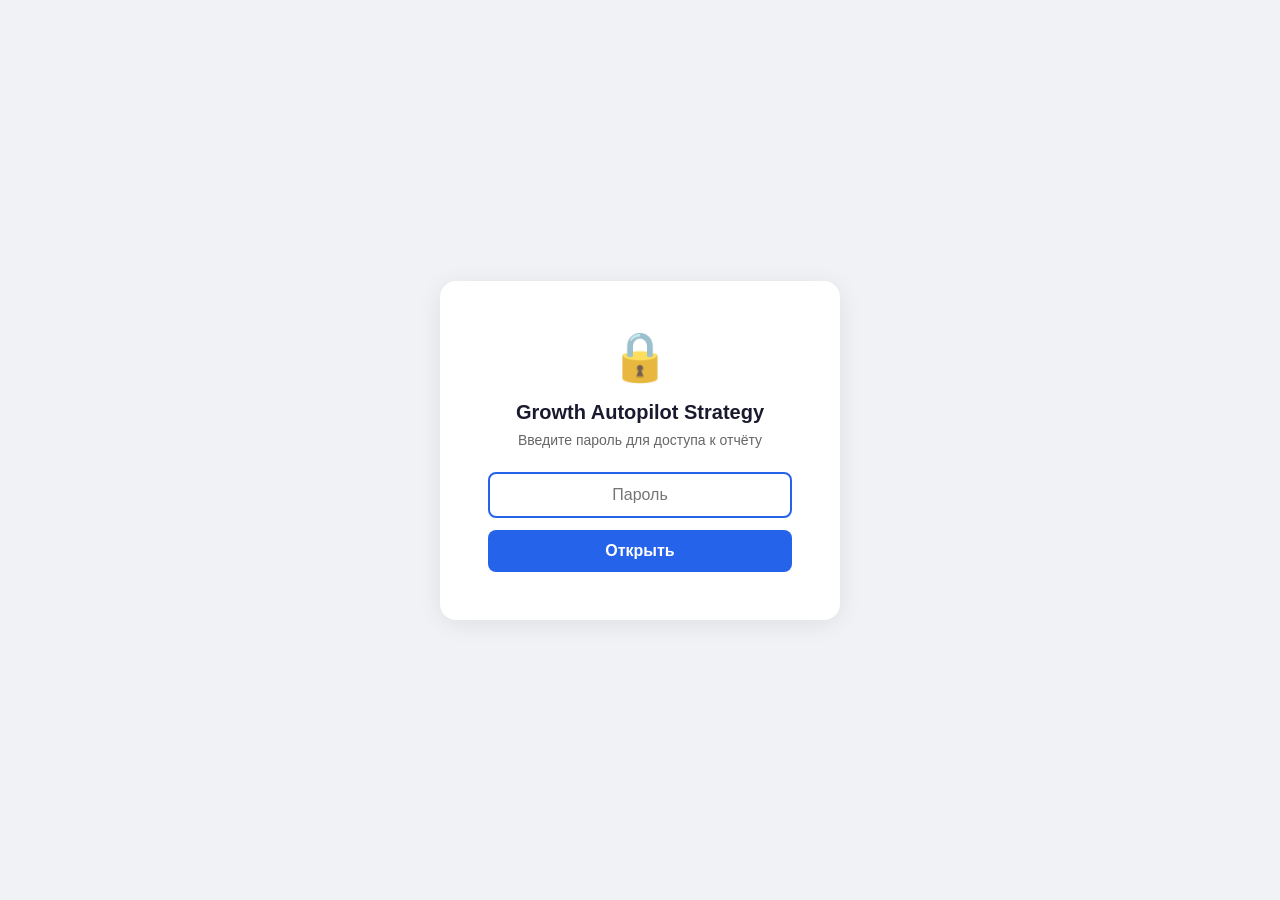
==== index.html @ eab0bb07 "Deploy growth autopilot report" ====
<!DOCTYPE html>
<html lang="ru">
<head>
<meta charset="UTF-8">
<meta name="viewport" content="width=device-width, initial-scale=1.0">
<title>Growth Autopilot Strategy</title>
<style>
*{margin:0;padding:0;box-sizing:border-box}
body{font-family:-apple-system,BlinkMacSystemFont,'Segoe UI',Roboto,sans-serif;background:#f0f2f5;display:flex;align-items:center;justify-content:center;min-height:100vh}
.lock-card{background:#fff;border-radius:16px;padding:48px;text-align:center;box-shadow:0 4px 24px rgba(0,0,0,0.08);max-width:400px;width:90%}
.lock-icon{font-size:48px;margin-bottom:16px;opacity:0.8}
.lock-card h1{font-size:20px;color:#1a1a2e;margin-bottom:8px}
.lock-card p{font-size:14px;color:#666;margin-bottom:24px}
.lock-card input{width:100%;padding:12px 16px;border:2px solid #e2e8f0;border-radius:8px;font-size:16px;outline:none;transition:border 0.2s;text-align:center}
.lock-card input:focus{border-color:#2563eb}
.lock-card button{width:100%;padding:12px;background:#2563eb;color:#fff;border:none;border-radius:8px;font-size:16px;font-weight:600;cursor:pointer;margin-top:12px;transition:background 0.2s}
.lock-card button:hover{background:#1d4ed8}
.error{color:#dc2626;font-size:13px;margin-top:8px;display:none}
</style>
</head>
<body>
<div class="lock-card" id="lockScreen">
<div class="lock-icon">&#128274;</div>
<h1>Growth Autopilot Strategy</h1>
<p>Введите пароль для доступа к отчёту</p>
<input type="password" id="pwd" placeholder="Пароль" autofocus onkeydown="if(event.key==='Enter')decrypt()">
<button onclick="decrypt()">Открыть</button>
<div class="error" id="err">Неверный пароль</div>
</div>
<script>
const SALT="Yr/fAPpIftCzGHDIH/vSQQ==";
const IV="e8HFIJ3cnGZYkJcf";
const CT="0d6JtjKqizs2/yfJMKvtunPilQeVyZZ74Ushy87raidEcvZdj9ExN+ZnxNPeIXPDoS8KbaFTVLuOhZ8MtjKUsFQzraJ4JEWIHeZZxqEHidz0FH0pmiA3D26HEhT/vpo8CBsKNQVwzn1JP+MIAPg960xat6Ep5COoV3qPn5nkSFJD9kXJW6iuZWd2Bw/yY1QbD2XuscHU2HWWIYJFJITJOjQMSuGYKUwhCPlEXH9+CtfnJZvTqfr5RyHbRh5d1qK5PKfYb2XuGKhUmx10YeiRR+zQpMF17TCQW8P0v4JBjr2cQLpK9bV7wzXYYugOgeXO7FsAlU4Yzrspn6/YxwkEM0FF1Sdf/lfI/ChWsNrxslx31E5E8CQMPo94ZM9TuzUz/hQv0Js22cyfljeFHQKH+zKfO0EZ59lfE6tX5UJsJ78xD17otWX1zni9nt/xpC4RV51N48ykH/83KMpRsyBI0DdLB2oZea5cMJTEyiav4rn4O0E0vtWI5r58CHk3jwRXYacJ3Z/lEev0/zZlgpdJd+nhAUUk/Ee2QVkfQ+0i95KWLPGkkv1WRITKB+4TLj8y7HKkdH73/aHd6WuiQv+iBUOI50O4Rnt4b0V2ckF9ifySef70syVMZre+W67V1rxTM5Ky668xJKAPI3GrS+ImBKc5y2naqPV5wlXus5pt+AXKqPbRKXKWwLzWBtGU50SKOR3Ri92eVxIFnebsZpF3eum3hq75iOGTGfu4zQB+M4HybndtTBj/3/1SPtJDyFxm/SJqwssY4KkoWkup0J+HdHKYy6N7e1dXU8UeG93VnT/6A/B3kUd5JPuSxxb/VDECjTB/FS6zI48huaBlpwFShbN8RDs0cIUXSC4HnjvoT0v+V5hf4M4bRFRPjVxxInMe2uf2tkGm+FJmjYJL+YSCSuixGOmTshavhKLqnllL96MOw/tpODfUT69/2L0hTN3hXuR8y7ZQq4tbasiTxAqL7YQvSFFRIvj+2dp/[base64]/caiY3gp3QUkCx9YMGP/UGjubxFPkyXoAD5dghz5qWtbOemUPhv0DYPBDYNbBwCZtYXufMGeSVIKr15NiazNUdHdE8IJetCs7b7ZMc2L0b1mcBygHDJBd/ZjZDNYu+bTAPNdKmfPelS2PQ5A3qktwfpp45gtA/YPsbrO+wR/WBj/1RDQ/SBT0r7JDD3a+LbbESdyrT8xgh5hiup+E4G00p9V7hZRJcjvLOQAdeCmn2S0BNWofbo80u42S44PFXYDejlkiVsLlYq2EvRt4LTtkhNVLtJDv8hGJOZPr0q6ZELvFdCLh3HIP6mMs+v/yJBXw/+nCAT16Xn/8L5b3cku+6b3F8HVzAhBAg0UxdH85VE4F+XxjESnYsgSOcT+g6n5LJQNbkoqFj1aKXIU6oEBPsjir4bg4+Jox5w1TcPQwOu21OjE32eFT0aN1CeB/S+Us23VW+jDTuDq3nLCPmtkDWkhl+nP8ccWvInvmrlf4kjT9vRaIcVyVaM813HToZkWtL8g/IzZkFOZIBV+3x7XapfraNH/1PFtnW/PG+3SYMXuPPMwvaofQBBEiQ+G6UF4HCg58yHV/l2MGRFK6I1jU45DpnYCHr32U6d2O+pJKfHZ3MuftM/0r7dJ6z+MJzikwL1Ge0p5kmVfEFnbQqMfk0pHXx10sH4/scPOgiAtKhvGoEmYSEtPJkVX3koM16DlWNjjNupaPxDaeJ6TeyzmrfHL5uD1NoDvWzoc9pqP89K2ChmctD5/9cBMa+86aHLeGj9aVVb4U4Em5V0caGZ9P8hm/BfMo9GuAP8s63F4lxVGi5pyxxwIVjjj5QPcyZbh4wBWwvpQTjmVyCTJiZVNEsfNtgiWF2ScHMSNVHf4sIxeWMxD4R8y6/q5MtdsJxR2w4DaFDEaK3Xvi7IiBIioSIu6UV6JiQIB7uSlAPyRIZG60cfpcu1TsHYZnHcqMKf51lbwvi3eSbjzFq7wlN9TQknyVbIvCF91iKD/IDjQUdmeoXE09EZAhhqPh+/x6YkXQIRPXixp56GafykJwDH6/VMU6nO+s2kQujiETIgn5n1tITnFsYrLYNvdhoTC1K6vECAdTOiLX6W3V86Uu2xhS+VlXHv3I1j4IA4axjzEqwsB1sa2VYJt3Ll4lNbuSmuJT9IIzVB4TGUYEQKfIQlJtO8chgqemXxuIYP37pi+EBwjcNOMxmA9ak/TarMkTGJNwx6EIoU86oSrr6RBdyvAQGrvJVUPT9oy+t3tCkckjPk8hT3tQkIn/BbPg8wXisaAu7QfByqpNppRIJEfmmk1LkEjYFI7O5ltSzNWEUE5in6MMaJ0rjDCR0B+JIQzqCjDUkSHDLIJUoL64w4mkY7M5N9sybwqgkwqR2dEOmqqa+tNzEoy29ei+T/mKj9A0aq3Wrp7nx6O0IiKcA7nrWsPlPNzfpTfzlGp7KfKlK06dbLOfqc+cp+VoRzHhwwO6Wljr5STFzr//2x0ZzuKfDd5vIcXgOvCgicpGn/Ik8JTa3trGmQG68TMjWd/Nr2Slqx/55upNurDTsZfetsbisdOtVy3k8cYO3dWF+jsEDwJq49VkvrSU5EYyx70NmZTvuHSWxiq206Y9KQ/IMH9IOQKDkCOTr8lV47Z2sbZ0osIb6k1Sdz/x9XwcFw3daAlBGVularB6OalP2TJ8xNtOyHh8wf0xCmV9bv/[base64]/BTxSmoI2OxZQMXqWsdVT25AQ+3mEzh4h5kHgk30JrP2sy+Sfm3+yIKf4Cju9sw44/P8AG35C+qx3aeXJe9RsJHZt2LMDLwZ836F88cGfgGsgGz7qcePEz+NhapcfxmY4aKTe54OaG0osvmbl5ikiNPELcUUK+5Rkxni8+g4kWAAepE5+ZOlA8t9Ax9IWfgQGBM2hZ8JMbsOW46iCQuNJdzuoB2Xru7X9LEqqckP6qyKii/mgn6M2Cc755OpWghRk/LM5uddvl2RKPj/Za7yFLvRhL1dEKmFddgW5ZjpyXqcAEi2GSyr0vC5UWT5j1I7FCh7fSxyJ70GKIlUfd+h2secAqkgxGQfVdm7RS0qXSGodGG5aJFsRLGhWoZh6YbOQKMDVBh8AFlHeYpU0RfsBC7l6zUku2HlAWE7y1D+7TS3bztyQMbh2I02GjnFsijpEuvmAloydBSu9iRChJY/g0CfdUMYpmwWDILMRSgaT817nnViEfFNfjz6Y5Zc76m7HWR9Zs4J9Vz7ObqtTjU/CBt63eEJ5Jh5eNMnKCjYDUINqT5wMx9evySRUmCk7CtClcPQQsxDVi6U/hitVzeUCfGeZxuGLsVjdQ9dngYQXt4YdJ6X6bGI17FlCWqLRsXk00ivd/ZpgyLBAL2od+UP35zDTdx3642C6eCO+4XTXC61z8Nt3a7+jolQmLhf/+syNEWw62Vviib4ylpywiMgItWZf8Sm1o7pNA6KOTAMLbB3Yv+02fpvfhZ12f4LSp7TtXYzGJK1mu4uIdrwxM8Ei8qQgIFZbPR9AUcRXcD8aIje636AC/YEdeSXW5/EbsusabTttLR+6+R/ZtbYCm9TgOFdrE+orRBDX8ZhIOK8b+CpXGj8K8lvuISoN4XdKuwqzuSzZ2jo/[base64]/uZeY1zNjkTM1eAqvOYowewo/35/a+wvau+/acTVXUhm5cIM52dHk7QQRaCOuqKxA5oDOd3uj70dBpoGTsFEwwqlhP3STtF2+EAOJTxdoFF0Ncf2o/pKZeuuztLFwjylCON5K2Z6uF6lI3N+tDnjN9sT0xKd5K0MLhs8OUh7IBbUn/QWsAmXiU5w3fy1/2cruRvRt0+aUppRqomqTgbIPfeJh41UZLFlSHpMM0vFp84+q2Cr3muhQ0J1j3lzyB2dwvjlb3wuVVR4eIFaEvkxLVre173jYFFKVCwr3wohHQQ8wB/37gSpIwI//0N/bEWPGbO2hAihZlGPVW+bdjlT8tuft3YxPbSfwwHJNu1MPRlB0FIwQhExlZ/[base64]/wbFmId7178z3DsU6Bl85FVa8NFcVEyjD7fHGvP8xtYc+r43cS4/aij4JSbr8EqklNYKyIHZDWC2/CbUqdV+BHWwzd06c90MeacYwnMEj3atqcRRPPwlkXRaeHp0Rk9+vel6synLie0Ttxe4hVpELwCqdLPlla8zX4SofUJBjKNSPy3qcCuIUqtTP4oYZLQ8r8UEU/[base64]/W1TAmVKx1OTpSf0OCFnXJoAsHBtjsU9QN2TpHdT0AlZsc9SkUMm0aFVahbSzXjJpy+dfaoJnwYmM2KUEEdAa7Dka3d3QcEH/v7d7XUqI6h70GYU5XvkTTfuJ8mSUzqpIU/WoOJ/8pTianKSzB2jeFeZsn7GbhSGnJjXg4CK3kpFepYfgol3+JccBoxJtsnK/DwimFLztE9WIeCJN9GMcIO16guCZ1sAB5MhbowEd4IoPx1er9kf0mSBf2da4W2vwhGHYUZl7oKjv6zg+/[base64]/dW4QN48iLfQjnOyp/CpH5ozU75FC6vm8Y39UQLh/21qPvLCfQbREwZv8NDA7QytZhu/9j90TAFgI99PV+PmRjIsM/ArriZrbysAF/J4sUI8yIbpG2k+QNe85kGvvkSwywTfmNUQ6zWSkCiqWg+OJxECy52qlCAmSO4AILyaR4TfpKSPQNy2titLYB+PJ7q/pSZolc9588jQJv33BwJdhkOC38ffkBTNdAswrxKR9hSupgYar8AE6v5kXE9L6lyvRlX0aWk2FP8gOPY2Z7/X7mnDX0O1yY+SUWVnuTVgOVAoY2j6F4p1XywaTne3a5pAP8YDTOnkU3PWaH6j5UbiJNKx+kFyS6ynTi4tlsvcolHLM4Ht3PCrK2PGv7c9aapUaQ2V8CsTV+UoPjAdOemC/j/RRyQc7FQUPiKHkQbqchemdymvUIqnZb7bityK3dyuCbRfvFBR/+k0ctHhDzDDIDsaSFfAR3oemmgOi9m9mvqPDHGB0ApBimndbAi5NuwVt+Fr7CrqQu08POXU5r32buskIm+RUxpj66EIgYQ3t0AHWyDHfOHFl3Et3OQ8NFOhLxQUMxzs7UWxA+6rODRFymiYpRUZdT4VnMlPjeE1a+daLJKa3Hofk2zXuvXcFhDdhkTGx/AlvtJTrCmFpcY7blp5+qLegBkYvy3JugGGguKM2e1HUxhz3St3XiupIDS7+BEsgSPCgrrIU37s7OQWFYeLOryGT22RwFxS+w5Pj0n2kiLE9RXUKKf67KQ2hNwv3JWPMWtO9use/l8MHl1VianxsO8jecYrnGy4mCqLSHi8rb/[base64]/0ASxQU7jCsxzH1alEetynoMMOAjM1PwiqZ0O3xh0zAqMMno1GPTTwkpKmFGw7QA6UpvEqDSJldG5YYeAJJyKUf56Me4aHPmJXUuXmMeIPG5vWY7yNF9/i7/nqVIgd4CdqbExez2uh6QLYpWwF/1459FXsisj+AjqHv744KpDalz4HBbzZ/jvv0/mjrHbJ9WgFOb2MqYVyV8NwsdeFEMyI/MEt/Glb6pAc8ACxB3KL8G8QJQJFUCdQ2SQWy5EUsEiAboG1e/ovD5P7IzNAAWr20Vrsg6cQS7aN8CSPKvixzsWpME+GQXlinqbzW5s84oz01KxrB00YfSz5UX6nOZh9M6VBdasvvWD13xLNMA+2+z9/Z++iuzEDV82MeBW616Uwyxw/fkt4AQxzpvmse+t+fdaGAF2Tq7oSiwj44hUvFb36ijNdtan7mUM8vZVxrzMHDQtRCIGtF0dn8chA5bF7pMT7lJBj8PJTgvRVqFtOkt6YCOeZwyG+sB7VP2i6Ihy7tZ/EGpLgRjY7qYMJGIt1VtqRcR+0rdtZKdbI73Aump6MPdFHs1bNrNq/5EPPUG2sYKaFHfJbqeuLFeBRVjzTPMAM7leN0sQs8gIq/MJi72B7dw6g6NtnGu1aTXPbRYgKwVx/549AmqP+lhfzQPLU8GDMe3OS7iKY02Rochml1B+ucyRfUfvHKYfo7raXY8jbFSTtOm9SYWC4GLcD9p0GWG6ewmRRmJiGC8doQHr79AuoqeV669e7Sr7zhNMNP9qmaDj4E84R/riZl4fIn5dyb9wmqAgdgF5uKTdYOGUN0CzSFAgDyOlFP94bQFmn/O37UewLRUvkGNj4IX5KErRFSU/ndj8UHGxwwwiP917/FfnDfY8zSvuw5dUXUsj/yZv2Z/aJcSapoRNn7ZHCE4M7zmPfHESLeHHUAIGqbbALik//LhByLNW22fnBP3I5TUrijeTNXy+j2uQRGJRTcENTELsIlo1gEUiUXI8eq4IUcORdF1mp1HCN/lhrfIYoPImQk4LFapHR9bffI2WMu8Xqw4k+HcezSTMDFcMUyczWNDe6qsRRKcF4WCKaubbroo41E/cJ1MaTbRZ6EUvf3IDKwXXvh6qEURCWY8/JPg+1T/D0qbM83JUP1GCMUoDA6/OVeU0NDBIYdK0Zy8SuKO8n6pgvau2WFu3WtiX7gY82yZTMSqg9C5uYKewHPw/VhQLK90Xqo/PWzF0XxKdxsnv8gUGFZKvWlc7EegY1g5b6XJTKq7N0z1AAEtjA34/uYpc1X6AI/B1Djo9NXvkQZgaqFKQRuZkbcs3ciyH0zkJcyRgHa/7/1XpMTL25UgbYntfKwe8D30CakOfzZ/AuKHzk+MB1oj0RKhzNvfJ1y6FSPKLUeR72Pz9SSUt4L5YCJC7fNs556pO0zfLULtuPbz7VhqelFQcJYAEbB3BTRJ/6NqW75j3KmEF100690ccFcclPq6dQD4G5M2J+deTf4/RncSamKmuoFsdCig6bqj/DK6cqLtU2d2Im1LY5DFaLC6QFpWWluT6Qv4cOb7c/SMgJvVmpMHfrWP3fxlnooxNIyTTQBzlpWFNbBeXP30ldGqaVRlDIm9Be8e+556Z5K8cvTq4Up56tEZm+Gl+AvcjQoxc0JGloKCh5HGcL0i1mS7egEO2T9BPeL9JXEH3xa0mo5nHZbOHCJvA3dN/J6jJmr6wGN8/+LwNG9ZJ5NtEr7qWB/z5c84SvVt8EXVx6UJ6iwNIIzf1/[base64]//DHhNjHXuhmFQKGkzIvP0HK7ZA08NhRKwI8K4JTxUqrz6/5SyJzZl92OAuAMGI2SoLXOM1WD5prwFhDfkWsubZMuYm5b9WyhhYBvX80qN4/kluBAYDGPpwOFemn+H1cz9HcPVf+0evaCo4H1TVFfjDtupJ8dBG+iMrSCNiNfMi8WXjDt27i0Eg5rKd2/rIekftvJd0ygg571vE6ibcUSr8TuCOQkXDB1aKM0r4SQ0NYWQVh6gcEn8eIS+KcEl582D1CL++SQ+QZPeBKUtdy2tPpKvw1dsvJN22XKOOB8r1dhFaGj9aMRmQGbHeOOuMrOk4mIL1Kv1RpN1AqDze7asCO1lb1+PZ/[base64]/LHIegb6VzyNl+8TJZVXjSc14Sz6ojUwpCuMVvQk0kvYCZkzYiXOr0KoTBlTn3QwYKbWEiZ1MVpu87uFIE9aOYsjtgmsf3/DK09nx/Twr4SRFhajBW8RqvDpLB451ksGBYGXttR6s59fZMhwa26kGW3xC0+NlFgAfD5fZdTCEYnCBTHqZ0xIMODU8pDsZJYY5Xx0Gt8T85TlWFGYE+KNJ06PmWeveTJmRf2CBIU0vUAx8QBy/Vd6VOJA+jX4Uq9QXPnCZrxBqJ4ySVB3OGfKG81mvs/G1YDYMBz4Vuo9bVcfSpK/FCUVj8ZJC5t7L7wSLEtxGpLs+soGlyirIilcM/jjCKeSxTllg/zmIxdQ2jxiCMYJ3oxO/OA8VBY8gXfxc/1CtsdvQ0sFzrsWQjme3pCH8vHcmRlieU2Msro8AtCHGuan1b1pq+1l0VimQz0Kk0/mdXiwaQ2kqgetVhrsUjw8FuXwrkqh8KgGfwSeK1ykGdTVS2WuZbkZrzIUmL54oV4c52+wvEEU5880Wn6PTm2mjC4VTQ6vk9DHI6A5KG9MSVmM7Y2XG0vehAbmtSn0pddYjp8fZ7J/sXBySCZfpVUWFXHBf+sATwc+lo3uMruxsUGCA5YoCfY/Xm33xPFncGXf5Pb+h4VHNZlxs4XJkvdHkI/NMcAU0p7XlHcOohJacGApVFW5LlCzMSaVelQ4CO/p8E5NK5UcQ5DU1nDPk6krQja5r0FXhO/fi6OZ/naAzGWoYjNhKW7p+xW8E/ZybWuEZEPmZ2680WdCxX7SBaYUWNq/5oMjg82o0EXJTHCSjeyt1ZlPVxs+LQtt54V1xYAuwt51+FFnx1m2AQPVCYnzvHEdyuYDjIE86pzCZ1Vh9TRD1wPpJGKywNZxqO2VtjwwxqFbHzM3fK/TJQCWQqjtzesbiFP3M1KrOUAYrHqog75BrrD1QuQ/TzdJN/QU51yFxTmMF7bQOiNfUTT2cqKZT1B+pcccwPNR/dldyHb+nSIHuRKg+/P038sr+p70lqazAvUFgE7MDanKYsR+wny/RcnRHr4Ya/CacxVevpIMTAT3Ikbplw/sxydKUsCzN0PL8kn8tEts6PfrzwDBMRm1Rp6OUaVZ0avdcjm7tRDHP0V1GVBgZdP2H0JF/qS/1lMXqiU2XsT7XaWpwSmqzZ0ngLvwvOBRirLNH+emcPQGDNXO5Mq8rN6oqEEjnLTR+Tp2j28G0e6mvFGIDV6LgxYgGYWMPi69iIdcKFgKFQ+KZNX1clWkUyuZNXM5Qo6JDiRsxMQFqvBaVnfzijlaHCbZ9LizOUkPNV4d2yjnRjfexa/hGQH4vGl2RIRwPfK2PBbBagMBVCK3FDako76TKhBc/oxFYM9u1UBJj4Rn6xRm/gOmXXhwbZmrlpUZsU2tnubHfwlMcRZS+POfpEUmOa0uT+BJ2sJn5hwTmWMYw9snP+oT7Q8UWMP8jS/AnlfRB/piZZASNpA6GIhG4Cr6z9d9dHKFX3QC+QrksLopF4FNp6t8NuluPodqdexaHpIucDXaDaR5Uj9EALFSnLrmRicGt+JnU4WKnLllbDKH+sycvayObbUL6JMCkYSvMWqKmiNkiL6xjopDuG588+qqN98qgikyv31/E1E/njc0ntpDmwgPqOaikiY+PmWXmMMxygvViSO/[base64]/lY4xQ5GSwtmbj61gy/8R0B/TV3m+fmul920lnuIa0qBjrhwYXZzEuXZahpF6hIEu/cBpvQfnW+QdMeFnUM/bQAGv8TzELKLxk1/TIralxDriZXvOSrvJZmqdBpBY7dhYkQT3rSIlIUBniWt4xRwJ7W/c5N3d9fr0q03/36Aqliz6OpkrJjJdCcpKHx6CTdyCl9CdKrNpHVNUoajv1Li/d5hBN4BEZ7rcePGpEZ4oLLfXzzIGylugXXvTH8e0CrcEIZc/HmPZp3xmFXaGbWU1efdyHO2y4sfMV6+26nlITroVmSK65H530SDK/HeYo/gTkQElcpyuvv8Qo7ItrKsDdwmfRRtuBV3M2F9OYSQ0jemm2M5Fqu52Ez9dNC4PFBT67WYFAuOEmPYXqKiB97XR/x9JBAIyC3ZlUZWpuIP6TnX78MvtnUSjEMqa0hlF7EOGKGD7tnWXKJuFxW4OgOlBmKUHvK4rAbbgnW+yhnoFb+pE2ok5dJ2T5TdFQ/uke1hzrmTMf4XL4OswaVl6ypaWWD2mXboWFIHl6Qmdafjq5RAr04WuxOazAbRrRrJYnX+yXlEjSibdr3AxemJCbUa/I6IRpGfZLfqyo6yXvF8ZrsEvxNQUNxzgjd2P1xwey+roI5U6PCDOyVskNmB5xmYhJl6ioLHkatdHBQ8mKVfRV4TuOt7N1sSYZu1l6k/QsWIHhyZtW9U6vsWxb/0jwA5NirHbuhcCQk0NlOKCA7xpG+e3WPSBIXqIs3DyishoZ8X/[base64]/ru1NRMyW8RWpUandLprpf3tssMAWnt6hR5Ve1HwDky77MKyvBmIyQfB+TITpSjlG3IUIiykcrkt2GUDVWmcSS4KjsI1kP7T7KSaEiW/3NqJ0mc2jVplKv3K2xHKXVMvk70mNNsxQzV2EvSjqDYNdmMo2XL0PHJ7RvvCL3EP5xP32HldtDMxmapbRUb6+EkyTIq4137rGkW34jrr0gpbhkRBKJkmYGlMLIl9KjFDmPIGhTcnfGcH2ujQq/fg067/SuDVO4xPRMxIbrEfXd/sn+uBk3fJMQO7xVellEvkVGMJMRC9JYdExej52iw4+htMhFpKaotIEJN+xVtCayZo7UQ9MLP1xXyfE8aldn/pqJ/ueyDBaegGJo7FBWIUBQG5Rdsy25dAzAUGWL0HEh2jdbTi/AuodVH0WNMRB5Gpa4GK7pCIQM+tGzk9Bj/A5f+sR5ANL10S8e/[base64]/iHIALSaXvkvabZcIG9qS7138IddGEkJXwew6rgKIojbVs6u6Oo+2wpO8OzsUOpqKuYpljWSrCj4ueXbYTue7Re+2uyHkNJsVMUTs08KRfpDU0ly8+9Xe5m4RvicxNa9/JUp9zYHqn7m0lmgqTRpRCBpqxmSeUDxyoLdXrmvrnwPMTnzIuiHTV1jGSItdRuzwClVZN+dHqkjzw+flOhSshforUfNauFYVL2EFD0BDO/W8LM9LqQYX+Ecs0nLItAKGyCTmTq919mztvSi962uYCUiQ95SZrL4SIpXSkcfZ1GGZCzUDB4gY6Ow2jmF8/wDfXJiWU28atVfwaA2AzF3v0QkBodEWJo7BT/40eRSSq96DpwliGqRo8ArvYi5sMrVmkqYbm9WElEdCvhLsAm+Y2i+rXEeMca0stgQZqsmqGtx2JYiGsLrqzkMsHs4Ljh0aNfVK7A6x7o2h/[base64]/[base64]/f0GRg8QFfahHbzneNMJ85Sv45PcjfzePHu61D5OyghJLpjuXsGBYt8U2ef0O6UXqSlyhkvc1JXNImtp9RAhwFDy1ZixEW9LS4fzkgo7ztbfLRcahkOZQH0V/9QH3aOTKwhoSyvIxaywWTMYtd8FMLbotoMMWshMxKoEgybDdTtzSq+NdhpFS+G2qVDdsbEikOzVXsB/iyjDAjZ99r+GUmQXKqEfFZ/96FGeU79P9tuvLnpd8Uu5gtFqI9UcLLmDCiiRqPL+5fr+H7ijty87GjEPlTYpknAeoFXoQa6h+jpLOqKa0meU8cT1UtFOlrm/rd6OuYPIGPlMrwhp/ivrJ1gLLBqt5Ejp6UwWuluRrMIgE/X072zE/0D+Y42BZ4Wg7WpCaCNWr3Unv7xZ9UyKFeVayA/edeGcZPSj8m9eymYLtqATLYtK3yfSwEiGDtLpYsOjvszEe/t47baH2crlHlVi9opDuBPVc/phQtmzP1VoqhuHoUwAMiAHFpa3QJ2m8dw7dLQPbWE7J4b6bDmUf3ciA+B81fbtZSuPeqCsjpSmsSkmeRBN0pvi/NFmvFkGZG/cFBf7Aq2OuBx8br8b2h2ZrGHLOKPsNKuCd4r+bBCaUr/[base64]/zx4VJ645j5MMJ7HFmzYI06uoQ0GCpB7LJazO44G1sm8vCdNMkAeUAbnlOnoyACwJURh+XlFhHf6hzjVRwMYvyOQ0OLKCGHaj+fVcD8fe+uL4Rh8Dt5NOBs6Wt9Gp7DvwyijG6hOC+Jm5OStfbTdaorLnDeMbz8KVSaq/XJCFopyn8Gr8CdAXwozls4qYFbXfvbGIje863Afs5XbetDB40Eri7wMIycVHfma1mpyTMpz+qpwNRcgtOqtBfgCKCC2WLBucEknUv4FLEhyJoe99FZ0YPZUyz54/[base64]/ubH6nWnR3m4OH8eJv9PSryycD/lnKn3TSNPFbxKNO6/mK6lwtNI7ea6yA+jwlLCUNwDf+t1uHQLDKvcbuREg4+PQDQ6a4e/qegBZH3ikLoQwFMhrj0//Rf1QtvKKvp1ynped9ij5P1JemgHK0jGwWsA/1lYBIs6PyGRmIU7nzt5eR0MlcSSRO1nOsdnQGQWsU5VN2SsrSk25Gr6eBzwbt9GxLuHkqJehGgWNbWq85GRr2MXVSyMjGHV42m75DArrD5K5Cz87bERIKzoHksA8WaqrJbOOY+/lgwMtvr2s8pDHcP5CQUDnaeWku4ZKOXfvyuCtGaCBPJ3PpHt0caB40hrTlpXymghNyp/NmsCz93NYbLd9eEQqiyaGUC0GpRmq6homtMVhR+I14XDP9CcSY0t6fUEVklR565rBz7Xfp0D5oZJ/ZzZfCzlg9/vCIGtceDsvYWmbtN8BTI8ajcyNC/SMFU5K4dHtAjFo1um5iymEBa5PSdoKD0zr1tsmHXwnXPA0T0Rt40TA0MfUq5Apb2ZfVz19Fu2TOZSmQBDtSJFL1DkbLfg3HoEmLWPBLAxxK7XRC8cJrWNRtj/2lTUpsZ8myN/w3UcgzE4tKcUcjBdXPMT+D5xsXdO9/tH2cXnhdLXx2YFNoFXaJ3A+78maDaoiGDVEbec6LOPaXSo0AsURNJjCrX7BAtW4r4WTJQysa/wdGclQuo69j1LyMsL4N4ThMfJNrTSKhjkxFG23BT6nxxvNJaWW1N1fs13MyXP3CH4UkCeh05aFQN52NJnq3P/yONOks784DJx+w1m/uMBGlGupqOMbLm71Fz0m0P7Dq3vkB0Q0BJhuRyx6zmpg4K1HIEOp5LgNNNe9rNJ63SLjBWUqMFy7wRDwK7dl2yNj+sII1B/1VjY/SY4q/rhp7JMhrvTsmqooGInc+KPKZQfBF7y2No50XwGltsN/X7WV3MSMPo8YsoWOyQ6aMapcpRzatiYq0bnhk1SjbxGiSWTRWSZt93SthmMeEgHL9tj8Wg1e1dfAV79AXd5YqicoAvHHz+gzH+3gUb1wKTeD++qQS/GOMbO2XuQr2/BIDBS7JxCpm4o3IDmIL7HQZ6FXVnhKRltQAV5j+Iw5zA9LOc19Y9Fdp3qvPW0VFKgFtGSgj5wi8tQSzX1Nvh22FI25/py9BvBMhxQl1aEKXBuFr7f+MuLLlarR1CaitiGbSvYLs0Fm4nzSpFASjV8gvVw42tA5Xy4J7KebNckYjv5NhFtR3tWJh1+5b/0MwWGxDut7HUSTj0YNo04sdTGvaWd3Ct2rmVNwPqnfAGXN+MrHh/167eEoD6irBP6CV67813wqzmGJgL+UbtllOsJiS28sX0/J2Cj7Pjc5JsQQ2ylXUtaNMfs5ALCzWUVD+3Dv0sRx3Uc5xFfLgePNlYAceb8DD+nV0Vio5RHMRTy16Vs3uts2sd5xtoOcn9zZtz1s/ME6IUOTkCWLAyObxZVf/4ZWGG6y1J7jA7X6yW6IgvmdNH5yK7dJbZ7XtFgdim8XxZZ80h8g5mJ4jU2NKx3lF0wsPRpbVV+uyTELBwnU1FC4IHUW6j5v/1q+ccEPNqx3VxO0zUgqCzKR0g5pSffTTNs5pggdaHTErByZ4OU3LyLS+/5/zSxGf4Ay3HII8dO7eZHKNts0nkfe0UyBcPw8baCeruKCIWw4e0bnULPl1qj8FEZPeX/cTuZ+OFWlVSLd+0MwXTyFYk5px/[base64]/[base64]/ODQ3JPETrT7rPEOir1jVxAsB99nun6SCwmOzAoTSRbUKHTXsid5ouzHuC7g0eE8OtFf09tCLSz4bNewB9aSy8R3Q/r2vurGT/ixPUEtKfRGfAtaWrZl3hoqG572cu6xf0u+NO2ej0Q0tWp5LPJc2ZABJyHkCMJnhuA1DqQuEzTiK0rcsw2v82HvC0HhpRKd3UByse5AMH1tMd9l+6oGv4DpOf/K5vbK7Fv2781JjFVYZvZBLOiHSDaFBpsPgKPuxJFUmBZEixhp0fR3LGcMALpFuk7GK7nrxNJPjzJtlQgljcBNB6JVDgfAX5l7HigU0R7MX9Fp2pKrrbpqTShH69z3sYOTPaXdsrap7/qV3CYgcg88+zAnZ3y9hjSVhBOKCzAyvXpj70hiLWs/S5rRK/c312Hd7i/+fWvKsg3I8c4xTgGaA3ULL1wQjakKdoQr1/Yi6YMUA8gmgc5Ewm6bkTYIkS2V142sgclwUEPpaJcLBfGvNxIZwrJTIHNVhU3RFtFM0xb+COOu7qFe3Pfn9LWUyKRg9ZAiby+j8ITrDKyy2P7gj+t1XZcX/KJhzkUL1XnE8QgeQh5LRxe5a4b6VdcHVNWsvF8KvVhnkX2a4pMkNHkcIN/WY6we6zZxc1REGNadO6H45OsZxfVpxDuH9O7xGmZc4exAIBBdpaIqNaEH63vevKxLTCku2AGiLn1l1350/bOP0BP/0RA7dwEnq7ZBFr1SvELlUsiCMZZdy56T03RtuUN2Jn5TAzcqPwYqxQYl4XX9zlREmA1LGO+rKJcv2CU/DoxfCAGtfIASyY23gUKY4psfpAE3IK7Hu3s6GG/xoqRoSl8n8uqvgPzfHsrDBuOZ66RVOtIm43wZFtwgx0fbUGu7nTTVqmJZJYM6f0yDPMmauDOeayM+BINGh9nHf24VqybwjLX0ziXEfSnnhIFfJbv3uiqkcdJtr3W3agbikQbuMPDmfhRssRd0xciS6r6j9IJQNsLq2wJz75PRIUGoSBZxcDSvK/kb52evE3gjZuffwYuT4aoqQ9LItnQIxIlKOgDGgvA1ewDziOKLkiqFzF6lZVmoAucKakG77w3Nh77CUiPqfIuCd8Ol9fxsCR3DDn/dYZtznt05aS0zeg3kGTpb4dqh3qBlBC/[base64]/1fIBxRSAI3jtXmu1WLq787VsXZjqPrEF94Dc7j39BjOCwqpCFooExQuOiVlIIepNUCDnderGzPHQd4OwpNpRLW+jTZ9Cc3tmm8+DgCEeJZ3aj4YR7XUVa5hOKVEZI1B9aKDlWJz7iTlziluwloz6JocTZ1fQo+N5/uy5aKA+vr2W1SV3wMvV4kIeEcmaYrQorl1q5cayT2Q84BiJJ2lQTZAcvN30cmQNYTy0z39lYchffOe9rccUZ1jqfHT1r8h8uIMO530jWZPOSj2iABERhyYRcbyaqg5pysn6QY+/ox1/NzKVSf4jBk+PJYtZHKL6Y9uNarTJRGIeOdfRbWKrkozJ+d12zqoVXBFJbYOuxdzvl2JUMdsYXOvUNzU0BZvg20CiZD32LUdPN1ppuOu+fnH7/Sz6iVgloHcmOtWnVZ+LowdAmOcWUwyXTQ1owaLViXO6J7taoVcg5o+6C0sEY92vXNfOMtFBUauA/IyWiM03M+tOBkQAQ4ckDmpOkiGbt0dEJSF7d8NKnL/ibcTG2kGCLpMTC/[base64]///U44M4oIzpG6xAwc0h+sWaema9vnaqHr+N2XuijhCfDWo/zlT24jVnxMgA1v6yD6jhANTTiEdfA64pvRoChVDc0tSzTZ0UwW2tpSiU9mYfCA43e+ibHRGp9Z9XddkF1zeMoiBCJnG0+VxP/O7ifKVNV6Xb+YNUSjMv+FJvtr1rvPvDcfUcrgVqIQNNYFDncRYGBtacqq8GCFp0MiMt0v6Ho/[base64]/PPmLUy344zTqhRulAuW6h/174ggRODX1OmUB/o5lvw7knKiuaR7TvPGUgDI9cE2JASkuKpeXeIV38O+5/CdTXM3bEJHac6HYptLv8mjetgwcEBk7d9wF9K0vSDieXynYLQpWLZsIZdlvUkOM5b6DsOThUuR3o78ZTRtSpy3qkZjjO7phK/bgrJOXefdKeYYTaD94cuUrh26NC0itpOwKFc+2AjZSoLbay97jvaw0PiB8whFOyAeIekNQMEDXtkiwrx3Zc8FpEUMfmyFKZlwsj2ygD00ZtuAQK0R5GqAqbjVgv9Y98AgDc0ZdFSh4U8+3ZHAu2f1HZnxJsCV46Zy9xabiAOyeMjLOJpa+ryXIRIfRgI/nunVCy1eQNf0P0IxV2pxb06gFWpWYKlQWavYjW7N1dsPADafLSmAqMbNnKapSZuwCz+72phKaTRSYYh+XS0XbaSfSakIMZJnK97jc/oczMgF00IAJ9pmMWFhWED39cDOE2GDQPfjS+psiYzk/QubxHgDiC7F07Mbem3eBhp3cEtQdUOQMZT7HN8kgBbRlnamV7zZi74j7uYRAsfcXhQePwiLJuZQDCcVHY+KopDkMtaaV9wOcgp3eI7xg/vo4DW6Aj0Eeww6mD8wKJQgCsDVio1UTLaEPne0j8Boce8sF1SiMXQFJdHlnwn7m+3JUraR25h1/wvOHUte2hnW9sVEu1pCtJL0aRxZlXC+mqPDuiBiJRX/kytYXvQ+bX0S78V/XE52LseZrEJfTktVtJXyse1gfM6IQP42kGUGaC7obXoIfOK0S+gXNDO8OyxH6aZ6/[base64]/FUx/[base64]/kFbv+q4IsvV0fd3+BASgUZ297cL6+MEC386td72IRBCD+JKn63GeiJIfk3Zx9OdMNmh4bPTgyUaW8FEufpq24gUJwK/FyBwKD9D1MV2pvIh9lfAXQqzmL/cbqtLQiHVj5aVCbbxdxNSmazkNdig+PptPp3E/FK3qp3LLVJ1sV1rpl40ciIpiTJzsyuD9OCJDIZ55V6Af+3Gc5AFXlNpP9JdPPTgAeFNLTqIdt+WRj9K83vRoX8zWhSGjABwJvlRHyRTbXE+uAcvISW7LKNbTi4mCe09g8jhH/[base64]/3LGNdQ8GFms1cxAX5yWT1NRDm+No7aCBX7il89VXYzralDmb3ebDh1dthduqb3I6gTqkGSRXfYlnMAOsxiAxYGGgFzzlTVaQtMpcb1NqGY8QrgwbEdyJLTGafdqFm+bW6ftkdyecNbZErxnvC5R/cn9ozmK+BHb37iLdxbgXWevWNAROEWpS4SM3cJijGHBFdIpAXWvPe8rseoXWvwrYQVTCA4MxW51hAlijfvNpUYLyquyx3hkuzNZt2EMksgcfnuhU62GDw4fNQZ8K/WXZV36hkTalX/XLXlfGj5rsUnw3J52Ty9LWBT3ZVwOrvxIxQGzolP1F7w4Xt4zA6RSh4hvwqCYzqZrDXp0PKCWO+NqImBvvLjAqqakDN58NKqJjdJNH1QR5S3jNfYNfPW5waezaQ7RKXyjSu1tK2KKqAD8ThYyFXapzT0TfVYcS8u0+LHYWiCz27VzwwI0lUyb4Xo7vitSWVFQ/lWS2nflZ6Y9zggPFPkn4BsXy9gmeI0IGvd7thtE5lavrH/iuJTspH49sDjW9lSquwux46iExdf1O5GEz2QIjKGVNltvO3Z/VeymTd3DtHTU4BA6u3MX9q0RpC71cebOuNJqg32pEUWf9j4mNBzMEgL60cIjUoI9Sm6ojH8gUPpRlJ/[base64]/zJEjOf7LWrfHybbczSSGhx9PWeTR+wQtlHO0BJ9YzvIyryLNg/zXxY9Bv+PgJy+EnFzrpSNaj1Epj8f997hhugnsgeoIkZ9rydrVMqDVTgInZrlafKxsShSyZn9YEy1jrzLXGColhaN9bMb1qB9R7YHxCuCktaZ3WSim1iTdbhNeRBd8d5pkGEdLBsFVC7hrXI482hurjOvQxTjhujxqxXfs6KGsRJzbGZWXaXR2XYjl4HLaUM/ty5pU9yFJV8QbwYZZLktLNPkVFD0v7MPqeOmCXaBMEcPvAqWA6lkPPXYMRk2/ayPcmHtmMGsTdK6EhlssGmg8uTOPpT5JoBwsFpLgkOjeXrQyYVwsXiRvPF8npuXZlFltXypMc8XxpkXLjo6dPQSJ9RrN1ma1Xz5IO/35fOAwktKsPgPlSEbqHC32XC1IQDKN36OiX4RyCV9GyRe49CiQjZ+AF9EeSRhFNdc5ZT+9AI6NsOx7hJQffm5VXFuJsbgkJJrhGwqJ+27X+VuHhViRS79q6fYeQJJld4ykwGuTpJsN/Gn341urgHXj8OiWLlPcQOvfHcCNNk7lqZ/so/Lxb2Mc+fa234m1jfryQUuewvNyrg4Hv/RlN3lBT+EggUkspyvB4Pv4TXShETq5SY3flOidA0OeEeDIV9VljA5sdFij/HmVZ1vjaYWWj7si1JdXvVi0wqI4XFzLIGd5Hk5idFbcSEiTWe09/[base64]/7Lgp+roHiZAofiD0YthbzG21jfxCJ/+l0C8w1I/cu31qGI7a9NEDa5C6JUcPQKgFxWpOgs+sz+lnuBo9W+MERlI5OPHyNC/bT8CVnPlNKaHVR61esxwa/e6waWCF2V+DvHBVG4BcSbwHLM0B+OWSYzNvjfv6dzlwahyGpAfZvSqtYlJC2d/OzNeHX6wv6ajGWSqu7elCWV8S+MYMGX42n05iwZ9JsgEz4pAb1EqCu1o6KcviSBOqZ6e9F1hayVNk1M4PbqCidV/[base64]/RcUH/7O8PMV1MdkwiIr71ASq6A0NdE1CExqszNSXh+AN2ugns1Ikw7BEx/ezRfqYaB015HpazIkx2+Wk6jvcLG7wQWC9vvpJHRu/fShTiBpNek5GPdCd0RDTA5yleEQLfZs5YGARIYpF+OCdeeWptrZ69BOYtw8VRvJh7l4uO5wWzcQTsp8Y3TgppjmxO4LFvwgju2THNk9FpDapLjoy10u2gosZC1Ysk2kmwttgj2puDPzhzVKIyCi4PW/NDpmLXCJxdYM2OD+VbI5bpY3JBvEupzv5M3kiZ79cJ3WTGg3FafJ44nlQtNDt2vFKJMCjFMBoeosDyRrk9iw92gKN4bo6TYbuO3D3frXGb8w52PKNubY8i7DoOPxAy/rCSsFzxeEhdjy5QRNdssnxtCJUYsyo9HBrHfZS3hrqa0VLwJf2ZINcAh2+3f4Xc+RyEM0OGcE8YoOmHngjgpvd5NVSA6R+CNL5e0HtzwUbbYflI/suMe70+Vm4WyaTZiwqS6x+Vkry+NEXiXOT5PiYDbev4lIhjgXRVpy01UOiTkuuGC65Z9FrW/VcosSCATfq0aqekI8BYQUrxpZufSmcogp26gP713PV6ALRnRmHsSfkcBdSx6ABnXxQiRuVfyUZErd1tq/Ox5+7r5FFTa+GIndOoC9RMwV6+sewLvhro90Z/hzTOmLx9r+AtghhLcwNrE5qvVkua8dQF6i3d/[base64]/LNEQfWa/[base64]/s1IHgj1p6TU7eWLqeDbYVaP+cZtVoJ8xmqdZgU9lK51GKcjS/LRzH4gl6nco4QGoYU6fDJy+Cgjh3UsYzXwUr6QLOi2aKwfLj+thdX/vHe/EAfmkcRw7369AHy0VowY7qxi4iQYI/T4P7Vd6yi7zTyOW5vIJVda/BTTJQ3WGago3bR6i96Ab5LlrTyadyYPE6zDqjNzcT8dkD/j//1bWKHQf4ZI/5zpHkLliebqYLukljcfLcEwGW/Vs+iaGZ2oYWpDVTltDurSOHvVpk/Nm8zoaFZe3JmU98CPROMUk8bQqxL/WCbhMIiFi5dDehgI9LrwkOIZNUx0iUu/Ptamq27/bxT28oawwUJmcgwp00sfFJlCRJtnEBT/LyXtq1BQtlGIE3geacNt4H8Ex5hLk0fWlj9psSyl5RgC1T3Ht0RMFniBq+LeLBoHvAGrsocEvbFl6s8xxo7ZYBBn9mdX9RaJIuKf77S7ymUb6T7nXPERnsSNBGLMrfrkhE2LKgHeilNEHZNj5SzojBumeQhvpEA+hmyWo/7MmZ8B3+qkmX77HzDXvRUxePKN2rm70F7EkqZP6qAE/lgvagHzpyPfSzYIxZbbml7aR30YV6KCi51MxnagkrNv0DItNjVXoJtmQulLtBWZIBD2lYLNbAiqj1dJZI1waw++Ev9/[base64]/m55sVVyBm5AhUbOMOciDJSZTR9LwGZqasWZL5pzdHjs8m3mYu6/shBUG3E293Z5BDgRPlnEnreOuHEBfJ5/ZXU3s1QysGNXHZ751VffgxbDkjnezBpRDMDTKCPNi7krycN2ZDkuirb4NV0picEU8XgVXzXiDJXzv/trOYtP/hpZyVgkJd1UpQqDLMmVxJoOz/yoxB2gPteLiCRgb6/X0HrCYx2qMlldAXfm4Dzi7440OoQFqSHy63D44ykrMFIg11TSUBLHNZ76G9rVybbaOUyhBLOj+DMg/BCjyQA3KPKltTG2vimXIEk/e1lPiO9c2dYYKZxYih4jUHCqX/V5Cr+eFxiMEfjp+LWQBfXOqL4LSobBs6v7vGZKz7hcbO9E9aSIiIMm3o4txoSVy/2CJONoR0V2g7mrCsKocxjBffRk26sOlu/+h3dJvnesESQw1g7hR2ABnofJ2u9lSBQl5+0GYe7MKX61wujteN+8TMmTBBEaKvx8R5DblTwQx5hlkyeksZVsdrLuCoOQJleA9f76ucPPy4qlD+xT3Xg4AhsWlHem6ZW8tciLoYB1tu0TSNkAgya+cdtF2LSlj53kt6gr4L8+Y0yLr3bYXMY/v7ySrDTYVM4CU8eX64M4O60FNqiDxRkM521cNXCt3FO2AejpVFQLKa97pWC7nN8gUMoFNZML01y8LQVweisNa1t6o9M0SD6d5WCFK60kgoh8mhULHHqK/6osTGMnrLNZsB33qwJ7/oxVr8PpgKkk6Ud6BuMxb3MMEuRmGXQC58jo8VZryH6w+2nf5kzdxnXvaNLUIkMVhbjsuKJ9RcSZ2IUYQdNl3AMc2wyu1C+lr7JF8D+eaFxJJXL2f6rnTGKMkvcm9zZMoJaXXIXmbJnpuFBsL8dC0PTKp2OzzcSwT9xQwE8W/gDziZ9zeLZve/3thiKrl5eM/35l2qdkICZ6VBoyiDxmt0KbHlY+894rFxQHBMIi0H3hZbpLOL5VbbcqbyWCq4ohHZBjMmhI1ooSLOiJJGQty04CEWMTab531jTXWibbbKKBaZkpWCL3XMrPaNJIwj6GCedFmjQP7MPr4lLr90VnTeQXW0bJhYRuiI/[base64]/NTgwubal56MRcGY0yPDgS8QVKGzE48tnCJvY++1b0/ZxzRBifIsp0Cs3Myeos9I84WhPkWdh/ZygRwKlTMqc3OvthSSCxjsZ9tFHTjq1yxzuT99tMz8yoCcTIIbvVJfdK2eVcv8XWFwroo1IQVmvD8TzN6MUDn1FuMGlLYxADZkkTocfq3JiA8nsQj6ZiYlVVcsuVCVoN0/+r3si5hf2b16raOYndKgfCcAsw/7gy0Y6y4VhBeO8+KbPvNsJAY8o8uR9TZFbX3c1KW5+1QhBe+94lUk7xI7AWfHU7wPWayu0PuPgwmAv8PQDEwBdvD8wobllvNFZaB49dZd/Wjky9FocZIjl5XVK7wW7TJF0XvcB6IWgfKfyaT9KWY1jlYo2YZQEvoXfqyFOrIGF4zrC1rIkB3Bio5pV+GCIPERxs5ZfJTrEX67WAQzBeEBxGVBBL8QS61KsJsoeJn+R+go707x02gOtg79GiTcOwI8kmoemGM8JxnudImUuVztSuP8+BfZ737qePcfsVVGcgZEF/aU6iQqjObKEi/xFGqg70dBOH5R+lSUDEQmhjmZpIHsqxd53ukFJFW5cxQA7VC97Wc4Y6THv221VdghThzTr1LCE0ns/Ie6IomNz3LqL56cLonbtJcEmk/qoAw3xidDWvxITAK+unb3ompLVpuLnXhiGT9vA9C9JXORz1yyJuyxGDAnhzi/aARsS2bcarnYJX/TNgL7JaZC27+PXNPaJI/bEIy70YngOnXof6/J2Tau5DaH7gaZ4xYLu7Ti7s+15OjD2dBn0g8+84p0W3eIRd++oRyEcRwBdcP4Ir1fiy9S/QwrH7tb6qfkbCpSH/2zzVaQ8TnpNyIEyUeCIv9khV8/HXidDj2cVEMpj5RSdpeJyvUT2Esn6gsW+E6ONKTym2xkX8SQtwRYKMvAKkcIxmUfxN8lDyYWxK1L5mRfbW9+RIWtIHuwH0rqJzX6LphSxrt/2L2WRkK9Qec2UnNf6EREkPWKf6i378h3nWf7BqIZ/sM7dfSu1fGLcOo59oLSQxq0iEXSkVhH/gGSWXT2GNOL9xnAasA4YplVpQMPAxV1zXaSKMPPBx18qepTH9kqcn+HXtDWmiS1uk/PNDyAdEkhcYo9kh3hTxwVk8rxvEmkcT51H0nLdwS26/PVkw4uz9Lst4i9M+Zmu60JRdC4WRK6o7O85L6uY4jpjdHwJpIkd7S4vVrf4DX7FCgEdCH3pWodV8VTuFIyDXrkiHL+hhc2bQBKvWaajZPLyuyR0dbdH3aWItvA4Hc4l4IhwujvGK2bBHXTDtC5XR3q21kDBPIVBbRtP6mhC5IdcBiE7/rpz1TKc4vWe9x3HT1TASP1YeXxsCJCkqemwYWfDjZu2OwZXoRAjfafpht1og6s4RpXBqYMHZheFbMN7S+Zlslcvm1i3cm2NXRJ6e8ANCRHMbvglCaOUWdj2xTAjxnQHSRc2diy0jNerMx1/mqhn8xZiNYhNvUcWhQGnAOoSJFe7XRipVbGhy+2XmtV2G6oAURuwlLfVtOXpM0YEEhJJ2988Q/AxKxDaaecA2HaSNqYQlXW72aX43MdobAz1e1c4aEFhyPgHAtvwuHD2n7RiVUBynMkJU/avnWvr3ngAZv6iU87I6jYxkwJ0XyBH8luSNyO09ARwEzZFdMX48g0fj1ikpV/WAdOGnXG2HolVY73ymXMqfbllD3f1AsQsMvhgwTAx+c53A4tww/hf2INKvrATZoc4Z5d33Y6uSV+tvwD2NdP7VOMx01DXjFTHlZx+/UpXPF3HEdytg6wVd+q81xiRvxvC1udOblcKDWxH9NXTh7nEaRkszmtml2vp6XgUkW6xWfEtUXW56wAdAOHCgjpqQpbmYXQ9bt4IRhtT88vYpX+4DBZUs4sjJxR/g3EQipL9OFR7Yepxt/G0XkTPCyW+Q+yBGHAWob3EEH75b33tacAV7CckLf3oKadZCRRX+bs7DdeoXccRc1yjMj2a+Ae4MSgvEjnzUk/shilxd2u4fytSD0cEKSl/eqNWRmsoDlY30IG49fY6Hg1uEq5IqhAz/ofU2vOIAstEYOxCWFYyxGAkD/ukafEybD1nWPssiJn5xESeE7TghiSQNkBsN0GfhVogQAjCYsCp1Nx0StfjacNscOL4sQpCQonL4o8hbfM1llf9wTtjV7LpgkBNZjyjiaSugJ20o/Iu9S5UJpaAVV8JkhbcgGZQjukxxY3ySx8twaTpgwMa8lldMP/BBexStyc4ml6InFsRmi2J09EPz0Qdup2EACwsTDsy0j1/urMYcZeGcXQF14oURFcdP6Yill6jj7cvEYhnNQV6+M9W14MnA/IGRrUjFqWxgHFTmknTmfXpC7OWeXaQF8w/+t1TraGKKPoFfIq9Cip0iW2zS2PW1KZcV0fcJd8Kg2Zx7NaxFNBO49djJo0veaLHYOT62M7N0HuPwNj+vtbpjR0o199wBKr3kBuJxxcYuIOpVxwPwZJaJHeHVh/[base64]/aP70CoGrpYqJhVb4q5GGSDeMzyrwJt0AekgO+EcGIQvTIouLZbOgvyeKPkmaQzqjC6E8HcyLczi3yj2hJhHqVb2XqsEmjjLy7Bj+amvCvuXVXsEnAaftswuKn69Q5D/p0T2C6ZcDQpEVixYp4KEo2rY+B7u/05SVlgtYdI3Azym2laPTTwWsDY4FVBimXzAj4ZFyCsTurK2KSsJjbe7bdQqgSwo9y1Wy1hPf4jP0FXc14L7xdDFKKZW3VpXq+TefvZL9AzrHMVQPut4hYMq4xlKPCzV26GYQkSbc2u8o0WE8rmjKkLZY0k+ommnhHTepm/[base64]/sHau/rDX3XdidXgIQEeNaUHN6z9flsXCJaIR3W+ACKRcjlyy6wKkc3eG4k+JeF23QPggV32EqsKGs5q//WAVWOjluj5w+wKKnOsLSG91nfOz1hzWRdohWEecQ/TwpbxYB9c1OUFmfQoSECvWkvSW0qwtxYSNSAwc0H2OFFS6XchJVFUCDfFkeNQ8hUYovTCb+PTVGYyw5CJPlE8ur1jbxguo9socpF5pTTttB3XE5VWv4HmGreqwf3GTHoR+L/EOM59KY6ky8gNfgz1HfnDCPKmSpjyFPgTH6oOq7Zh+YCRg5g8//aOTZ3OWmr1eDkozjz/ulSxQVj+VflM5Twrx5gILf3dw1ZmNFyhJIqaOQoML/3X6Rl6ctLta+R+NrDEDkQDlO6nrIqqFp4Qfzde6bbcReP1ZUcf2U0SEmEquZ1HHAJqdgnbv4F5pBwnR0OWA6GEAV3q9V4NCDdrZ0QByS7h9/lBPhd4zO63WNpNI95xuqNTqQZcSiJ0/U+N5k2PjwOSj3OtOBj2/gCalzhW16+l5kD4s0RTL0DlPFZgm0fuEJgtvoTCaST5l891fclTVWy3KJG0Ld0IC5V+flzul1sRBMSayjmnkgbRR5mat0TA7PsksXGWWzJf7CzEig4QSKFCCQ9VezPINTEcwuM87VFRIVCud4mrvdEaXSIg2wjGwG4//ZpiWoZPbFB0DPsty0Z9JHlVTyU915LxwC1G0VEXjSSjnJYzH120kNCQnZpmNlo3PV+aAuHIwUyle0ewhawnCsYFylhUxIQp/LKal783X0XrDO9kID98HpBY0HVG0YdHl/9wKOMdOdLgTCjHcwxQg+LTQ45H6OyJ+7ZGW/fxrpn+AX+ErTe0Du9V52Bt/xHZ9IolJQasOZ5BqyECE1ht4H/qFjwG83md+lBG2TBBqgcHHr9mDix9OzEZ/Q5VHLSSuHoQuH3YYxiL5byCc98O7sdqssnq63jt9iLrrjcQB6htJIi9rQslMcerwpampEO/HOIIdeNr8eg3nBsjC2+c23LT2c0MRBEdpdxz0YzEWrUtEXZye+0VlukAZICiquXJq5xvfM2QqlBXtVJklbtlT2HfaIhkj+5En0g9KBAkie6DN2TCfNM3dWHca+j4NUCEy3EIDnFM8WkVtoEKfsxRMreFLfxqT9fF/G46uBc08uPe5DE7VB58VBetMa6dl5NBzumpX85Sofv3p9ZDs4WSkhPK3ThFlqGkFOO9iPo5+Zs8xfBkaAPIwxdUoUBMsgxvG3jr4mUi5zHVxIDrL9mU0WgIRKc6rvkq3x8QqvdVBzPSQhb5+lDmqZnH7zQVvN26bP3atzRyJC4OnhHOAf/iar1FujPZeayF/Cdo2sAYetN7PPvTY4mXlFr7kukeQMZAAT+uMF/iAUWMUwl8lXnTcWNbRSXAlRHy0an8nlzmjedS9dmTzKQHjn2b/r6jiNuDarSoeT8MJpuPTVmlnj8uqMsasQHRvxXp87YbvlSYHpdYzb2wvcLi8N4h4gG6qIDfIlki168aUudjWTaltBGEfMeFa81DA6Ewc/[base64]/GzuK4N931CX4ALqdI+gM8q5l43JrwGpTjS5TSGNxWBmqaOSpQm/4Jt2BWskc2YBw5Jcj8rqqRmoofIwwcZESsmX86M9Uq9+E91/vWWB42/tc0vTEvP7BbP+RBmEZkHACvnGidH6T4JNFHVsHV2Tcr6w/XBNqm5ZQ6RBP4uulcxNZPsfpX+nP1d76gbXJ5FobGChNKm48XBpb4fU4ugLXkU5rIN9ko7w7jkpdBv8c5G93G3OO+990sd3SneVzWk3388QWdyBCkqyrDOBMtCoM/BWULTg0qEhZY6I7n8keRoVC5rN3OV/HYbbWIe5CLEwm0YoZomVaAv6IuSgsRbIuwM1Ex1drQy8DjXJSdWMzeocJl2gO/WG7OCStFzldT8Ovofse5EzkhJUdpUQZ+k70oXBYhzuWX7m9RkqXbO3m67sfu/[base64]/aODnVQb63+WqrP+wVps9Kil1qe0neNt3RNckHDBCHBByCY6NPeLLSt8OWRD+wC0t8bC4uCDIqR0brv+HhPXVoveht89vWtyy2SbPdNqno1HQvspqHe93VF7sxiSzMN5xx1pp8HIAyLdoPvfjZrTWiecMYviWCaaIZDDCOu7uWslkSUDDAXLir/OkqhEv9OFbyw8Vr6i/YLnzv2tDkGBoHz6saNWF/AcWClOkL3ixoVY6L9MzqjxkbB59+8Yi4WmTpf89UsNZrzhw6P+bXAszPrKsDqqIF9HVOLSA7Of8ytQSE7pPmghuA+bgUaI4dTWrwsS3oERtI6g9/Qr2q9Dr5JLVxDT/odFoc6mp3qoOjkHytD+dVFAx1df0U6xqqQsYcpZIJqmPIxqGTnIZnBnX+UDgwMLD/6UeklTysgSEpzaq6v3XZDC+A1w6xIhHi7x7gtrEFmS74zHBI3Mpwxc/aPyQR2tSmWLpCyRHvcki+g8rG9Wjcf1gN9/pyAMEPy+P+x+6qd4WK8mbz5arLccpCcROEbLqV828NmNEpLtULPZzWlujD+ilOVZ+KrU35szqXvQiuG8C/epksuhFlrx9af0P8ElEAViucnb09fi1SqbbH6rAQYQon8dgecWSUdndUmVvp4Z9FPObKgQ5H49pXf17SXrOPgydRgmZOJSHCj3MKHYbEW2FO2V+ziAWGQHTa91UH7vN/VWHvy1TBdudqPqUNBvbWCQM6nrkwCh4gsroSMH+q/bwYcUsQ6iKlNPSp2O8GfcBZgnKA3e5fWxsm3lGptFVI0KpaFZCMJha3zaeeCr+R+MR+IA1DRgWPpDxkDfT5RG4wsZkMSQheQ4HVqOjtKDRYCEUCBo4fld/URy00+HdgevpAd+O27bMu+3rtDGwX2N2vVn1Tn2aEo8OwqBnrfBM2Xzko2JO9BdlnIo4J6i4+FSlRnd5b/kP4JnManqWqMygu+BccyT6e2tqP7Jm37XDvn+rPGMFgjmfs7CsrPmWLg3CoYegRrkdTngtChadG955TBWoAFCwUf85K+WBOXNfO8neTMVPnKT4cCZq4F4/6r3zFGVT4QwF9aGtozt20aV8gKg5J6qO48Ku7KwyDefLefy2FVCyleXzafXH4+BHwDD8YSh4u7AB5N+BtAH2wTLmeqACy8UZM9DteEZ2ddmLvNOG5Z1d+wsz7Z06hTRpQrEWFnIjEMF0WbIkVYXamN0eVIUpHCj0W9RIUpwhkNwSCBbL3dbl8o7bQaD7z/TE3ZsAw1yArAD719r8gxK//Vs7ND8TTfvahMtR0rLwCRrpBLLwf0NLLzhpIhCLESyJ7CbboM4LfuxprpwDYAEQF7wfVVzpY1iNBAA1chiKRebbCrMUeDaT8DAkbI1WhTuVj//US6sj217eI8GOeo/IOOt3HP4SDMieRny9AVAZzSIlIpOmETn1Jmc7D9jzkS354bswIaYwYUOvJRxSNkIjFNRZFknfOGucFp4Sjus2c8Yk85juqjAC9kxWFqGA/[base64]/angS6FWj6bXkA/OHsyZtgOM5nB9qgDBi52sxJfPycxayp8UG/HgaDCLF3FjQLYquYYDtQo3lqHyqjaEjQmRCh8uBOFADcMXCJnXw5Kc4H/YCb471z8hpnYmDwEx0UaJb/vXyMceYJkpwsGNyUOTqZX0rJBXcSA6dEsov+CtSNdJoz6klJFbya+T+u7j01p6ZTNRHkfo4HqdkQ8nLbm6Yj5k9ihKGTMTJhVKHnnzj8z/aFvzsMSRFE+AKnHPFY1/VnQLmcsWo8Bjv9fnDP7uAQ0KZCxU+3/ZECXm4395Fe10jFamNn7GsWPd/BTSUefyiNhdHSqdGci5kYCSjpyq8UWZoRa8RdWxkQHAtG9qocrwJg04EYBGBIlEe0RT/yP7BmWG/PWuPU5YSY0BmIuuIMCTUT3Zf/x4sM9v4Fi69YXs6mJxVGm9UmR0ndb1rJPCVSRm4diCTePsN6LlWyB6NFgHyxy2PR0mZoBoFp3dh2sZZYMu+iB/wI8/IQd/FCN+Ta6i+K+VzNkcKQHvPjGhPuw/LBaNSu4QXoYOEEMLi5Wjel1lGPAAZLhOxU+jR5dIQfdQZBT44jhzDrTNnQ/LMaBowf+iObnKKbAef4Vpn1lzbG88TiGOaLJhhSRz/42eZm9YMbcldwrgYEuHOWQA8k8t+HfNf8bk4M8AYrbScukuCRRbPdQ/cT2ZSQ1o+EM/MYyB06GlrAfFivVzHBVh/U0VcWKU01xLxkaQelsB8YGb93aavKYZRaALWFeXppzElgexF0KO6IVwFLbkIHGzTsTX3MrfEBONbf7/ehwRY0nALG27CT+Zqth1EnXHOpsqq4DHtpKkucyvnYQzONEaKGDXEZkg79bpe5SbTn2Eywdj1w1pfvT6VukSMn0OQkJURvgKMEzxwFUmsOs2JggzXnWrVWUNzIJbxnMf4A/k3L/IJzgdfyRCpUmi1DxCQITA76CMVMfjnXWr7NmgRZS9ynop5LWEurfKJ1+bUtiW+gpJiNTCZDBYVLlcy3IMXCMGp63UH0SF7z5SMbXr+vfmJUqBG5/iqOyoVpWoVC9sTX9ztsoSH0G14NiHR2CKpzWz0Hx92Nc7DBjFSQDd6KmZ21WAkTYmyhzpWn3h7Vx9rYzLJQt4wRPbRXygqL8L8CMUw9eGZjDrA8Q0ksVZD/XXhno2bVR2yWuxUOpWZ7d0UYpuqjxeByEeMD2X5aiPwkNIHg08Gn617UvwvWidwYDoPbPbWLNzPuIBELgJ2ct5ZG3YBY9LX4WdH7av1lJV5F6ZDPdlEGeDetSShDa54imYtx3J+aGIf1WUleiIR6juUu7gcWQ8eYG6MBKPSFAW8RSM2AeoZhm5x/ihS1a/4M3d6+IFCOqV4hc8afVGPwXkPLG+ISGxsjFBDXNR70IR7YaSwSPHfUoW7XUCMjnf/nCm/szy02Apfff+w9otjAzDsFxkxLFsNJdW6vNmQ6D/rMiCUPp10rXgnKkznDeLLAiQtA9/+mzQvbgqLvTVUep8yvMvDl6AA74DirpWp6/4WRvPXyNkMhMp3MnnebFK8ka0G/sEoDg+HKDLeFT9q33ZvfeuL7QuiSwbWqpvMKGceUBVY/0PHisN99wXwEm6DfxI+jjLOlpLIY6EKbJixAAkEDWFmhMREieL8JdmSY4rXSa03cn3POPE8b5ECPvLrqYiub/CSMcoYMSIY7Ps6JHtWDC2LXUxQnlWPle/I2GP49P7Z1kjZZQKo16ZimWbiD3qtZwlnRfhHpfzycBCoif42UVbh32gRBZ+0eCDNgyFE/0qgSWPmGJffZskbM8UptO5x4Ors+EbNzvJb4T5mTVod673TYeSp7CQWI/0Gmi+sH7LuDMcyjeeJMhww9UjsxKgs9HgPnXwQVA2Nzu2BKg0IriWJX9WV6aQmnh2dbXWz6ufFgVrANTmwXe3veF++bhBXxYbfWgibe/gnWptlsijat0/7g49IEf2TUYazC+UrkNVlMmfY4Ew4zOqb3UY3HpbCkeaVgKLXpD61n2Xi4qu2N8jUBvhF7L+Pue4VNd1luqAT4SNHMg/nvDrrVX1Qx9HDqeCts4ZNrR5GeNJaQT+OFWjkNIYD7c6ueH9YkPRCMELmz8Nm/Dt3JgrFbcqDBM/[base64]/U9oupkeSnydKn9GkFPg/Ots/1xj3KFEpMZ2ElL2Qyiv/bNdOeMj+SGtr4MmSSjhcha62lVzpt8McL2Xufj2eHsQDttT28MIHRIL6VspTQ2Ta1vBNVZ7dh5N1wTIJYhzpu7zca0E8Dw3Vl6mCKS1Tu7ZuNnmHGIt6gF/gPseJGV1wECyeH+KZ93AWvHaCuLXFYfAd/hhZqdZQCQr2Ae2Amggy7Wwq2fWVW8E4ijRfAcE6VuPLOrDegYMRcODfVqHCADzXqmiUqOTkSP0B6/PPxhnePVN1jKRu3AGFwadN4tzBJiFaGmndfMS2QWHjgTSxogu6cwuB01VnPpN9Nrh/kT6EbksznRIccAxQE1Yo48qDjhDTnOIrGQgYDqPn2cGmwTpMeMOPNGLXyADEwvOuwv3Qht+XZumGuNh08pYrMLBobmF2YoQCgZUR0OQ/rtklwcL8iGLeyoHdjMRDdBaa6CimWnUbmm4Qq4hWXgd6acAiQcnfbNH85Xy2ZytGYIR45XSOVJTcEU75cJrTjCcq92vMph8qn/CxfBcvbMpRnR2Fst+iQxl36qXaoazzoPV4En+5BiIc25r9+EFBQyG12Qy8nlHjjv4w7ZR5Go4lHgGSChUMdyXDLwiPozDb64/1KGm2h63+1zMfInJiUcoVo2yEhar2tNaJ/kSB0hovZPZEs8nJC6VLyWMdxgSkHK2XVZiAmvIMlJK8SqT+mmy6ZM4xC5C31ll2D9+uJxQyzlZRuX4wgT0ujyrH8BX8MsEWn4OClUw6lXkqqhFVSn6oQMiZwq643zC8dWaLBR6HC/ykRcKSxJMEwZvqfRjZnz0xPyF3z26cWzMZv6ckS5q35qeqBeMXmZAMln7257FPz2Spzrp6Mp/kF1KB9GnS9k2Trqf+NJdgF4TSr/OrDE5gG+hBpYTMqEpthZR0y6NIH4EbGZ/2sC3IIdOez+r4Us4yMNJeaRXZ/3V0jCb4K3CU1Hstmw59gV8SrTZ+ME+jbTF9Dmdgua4KYtuWdJeRBKvK8m59KA+oqS4pmMRoRj+gKjFyOhHINHF6JOGeSqk5SujWfPTEvp1UHtTf2aP8EEkDNL2HqY0FcwoulUx9Z232gGFZwSMBODRwVg/4gvpBh2yY19A41D3CiX7KQdzqpm3lf6AJsp8EgkIIiZaFqGGc/bdhGyqc0YjlNC1UW2Y1CE1eNSR1TvcQA6cagQeZWdXk9zmSYWjXns1yeounxSKFInQFm7g5f5n/wKNk32F0qG0eG87wgLmLxG56Ruo48QTU6KdnY93/t6o9M2E/qBWLEEEtzWoCzupxdE3P31CGWfcuv42/j7JkMXu2tpZHmQnwjZFyLEn6lJLTPr/u1fbD3EfA4Pw2PPJTb+rbxy4gCQBQlFy0+9SLYAj8WCjv+AKgXSSfLWhAgrSClH9j9aUGm21/UDy6eNMcGudTahj+71CvVNBeAxE1wZ/FdwQjk32sGMrPDhCy54LdjqUUe6oPsONwtrXBUeW2pJN9Z2UXkQsfAWTCGa1eIcaP+Wu7o7tw4liZ0RKYjm9ZtNdKdOA6KI/rWSN3OQnwlF1wAVKakxpUENe/qIDDTe+gclLdpSoCt6QCTjlhyoEF7qE00zqMmQr9gdqgssNnx2VJWf6Igc5X9dspVjoFxKun3mI8m31mdBg5kpgOQNX+uzEzCKeW8OCFgefxOt7fd3R+SSNEQK+KucfVIEwYyyLmHNdFcIgR/4qxR0ZbBn+a1IQNIG56SuH6ooMPSjHGlmLeBgPlwoEQd7bhv2reFeBZETOGDgSnUthCBN2XMF/23aRs0DgmCqg3+uB5P53q1oC48aTNquXNV7n9OgVtW5PcMU4warOlptgtAOD7HpqtSbGFI9iagsR5D5w3BNxs16WUQzOOYHMZFIQWKoXxGmKEY4sDySj/a4P6ZmbyTEXPOWVQoyw4f9O7tKk0XNzauelOmFfJcefvfL1Iw5Agjp1zfP2Py+9rZiy1W867nlRjm7LfchHujQ90XJN7MwYCs3rFRaXxLeS0yhQyHB6q/38oF0jFP8npRleEzAa+JcbCx6g/zt7mgK2vL+XavKlbnxaCQ07vR5KEOXsNsWPYk93F8tztrpo/K9RK/HtAklKTRigH/taYM9/3gs2x9okMuhxJ27fVTvV//Qx+13KpByJDxl7eDdQFvNPi7K3fU/vf2FHYVFt2ggO7IcF3BTldOYWgqdSQo3/B/Bfra9nwZY+6ZdSbQOAGbpMk00cVH1ir8zU3lq/Mq34jEKIFqSEeL6knF1HPwa07XcZLChih+xdPi9t2L8xt9UOxUsDX1zLD/z8sU1l46zXFeqri9xopHtZj9vK36RATSFh5S8Fc8vPaIbQ1xM7C0j02XqfAZDJAQe2BvA5K029RckUtd0lre1CQzcdShJrT3ofgrzrwJK1p8QRK9bvYMHxo7sqcQCAcA7Y8VYBiX/m3m70axVr14bBASbg8BXcQsyEn4gsmxmK81UsoBWzX4mW3Z75vrBrBJlMFCtoxORoGv1KVk1/b/mqK1kTHnU9ZBXGgM1nEh6mq1ItHuCxlVRz4zG3ADqqIxhXJp/lqr+kFKbl17L6JQsBAYVOEYMGc5UKfnaQgjQwNTQ39xyhI1ekCnqBcQBkeBoxP5MWvU8yzUoJaL/jgbEsQsrnQuIBpDCpFg+IdSK4ZMozkpH3nxB8xRRArZCVSVWGEH2G4Gku+k4XByxbJtn7FFntFnvwUaIQ8wr9kOeinUusLbU9jtlFChHjgF6pUxskZmAaCDuuzCsSwMKbWbOITX2R1BOJV6M04zc/I4cYDILVLwUdT7ciEDZYEQTH+NKlXLW6IA3g8o6NKdO+YkTLcC7+Sn82cjJMwcQt2oMQDQC3zxlcN7p1buy+uj8d0d0E7dFibyWBozIQPsuntTKI747GewLvtAnSEcq6IB6CCG8hQxgs+6tK/vSzFflJFnsa7vovpb2uUUa3M5KFsECYG/j1tbyVsRpB2wlTVl2lF1MPhcTTpEViH7vgwtEsbKBFp1g6lnZcuBgz7cBGpkZgIcMRxe/EUXIxHsOD9jEb+5a8dpLVEc5cFmaytqBawgmN6UNyDCbmi/oczJj2C4L9pjG41iOzES6BVlz0Wl9gPiKc6YoUIvT6QYPp6V6EaOVe6aOUUdreJuinJ4v2lGgOKujX/3yw9GPBIYFR/grkECtgwiMyMoPCnZfusGxGLtPm+hharJpC2X1WaW2L9A7hz5rb4VhZXcimGIDSBhsdEGJXrD+zRdZigGEusB8V31cL74TkHwBVKVaT4ezX+g3xRu/99/bWel2kyEhRIc4lqTruMPPKnAqEwORAoCNKOCj0yE9RdbrS4gAPZvkBkW/g2Ar0Sx9dSRuVtHafsa0BOMjwlhvuRAmO544x2YSq82cW3QfesKndbpW5M4vvFm084DZH22SvveqN7/O5+801uLUjIz+EDOXKwbB4pU54aeXOobfsncqLjpp592LwRKxnqx5V2jF42gCmblB+p1WLEMu6nNMQgMly3rEK4VA/egfkCYz/0ki1/H6ormyU0o8rlPJ63NOi4aVD61wjDou9S2GIAt2RR4i+Yi2hjNSvXTNmETDE27IEK85poctar08jF09llwuWGeq24p25UGC+3tLE/5Vcz1RC9zvBbETJ7hzOq5G6lSEM5yEs+gRp6aFeCyEkybq5QAEjKr+siEe9V85WRLCn9PR2it0HFeaNQaKbFeeitc/JdQzWHaBVRUjfKwIDrUD5zLxTOT3qTiIMnHOk6R6DQQooTNhrhKQQJmJVaaZ/pppGu+E8rCBSst55EriyP23Bb8KC5bWy4VqRQOQj2cbTsSxO482PeFxnVnESNWiC46pxEoG7RyOvgcJnPB+xOKHFigCIhfBRZxScSCo21doRCUEZz5g00xE+qiBTwVxVlZ44nMopti4FrAbnuhbkK9SNvuKSbJTueB/F7hxJSyLkflePQu33q5+ZN2g+3e5JyeUvQBgGPN+WeCFu1FdcGVcgLReCOXP2ie6LIYBPuyXXb07LaYknEpZys933pzXf0NzDYklqdzo3jw9ryjYN2Npdo+4tphJ/as6uGuFMkmHgHRaUR3H72v/ANrINrJMACQDTiU6AJGnkvf88eOt7DY1bfFFY6ZpP6zgosnbafDOQJg9PE1tXhEA2alNYw8GjQ+c2DW2jBZtkZHZxW3GZ2IbrW8xw0WG0aLtfE7Xttm+PEYbqcqebfqw84JZ3eklhEgdv8X0wloWW1D1hCKqOivRh6JGfszJE8eRtaf/C316ZRuX5mcIoxMGgwAUHHTRjvvOzseIYEoMolpGSPsIT1zHKDZWRZShLaB+3JtEfQBipNctISzwDvraCn5em2oO3AwDkzn1StIRQYQLcHYYoC+pG+aKv3MIKjw3nkd7S/Eu9PwuFBd4N9KYD8e/ZGPccTMWVch+FSi+jCirOd+CQgmiMicIgedG/Lu1cz0IlKHEBxFyZd+L02yyEqqP2sxifOqpJmgJ/XFOQJblMNCs8204AEl6ZSPrNB+t3Za0xPlPVsTb2Fz+Ipfs8lR1OyMW3Vi5+rVVOSHQB6/428kGstjBSepBWEya1hw7vcU/Pf5DvggH8oxOouXJTPOrne6YWnNz2iVSCd18EYn4DocsVrMeGm1KCsbtHbtWBSgMzsx/ejeS0g5IQpm8NTYaMRuO6KuX/R6bYPBQqHzfow8C2wHppV1mQGHovk5L4MQtZ3tz6FBF61hrfzjzW9xncI5tgwi9kusnoftTz50iKAHLfrXX91GPbk+iDY1YljFEWpIGf2GOweK/svaS/UdQQ3vTYWk9nqwaJUhr6NNZZVte9ya2B9oTzRhzZdVathKuohzE+0bdfK1vpYhUrAk9ufVMFbpmXn+LlnBolChwNxvMYuaQfEi8GlNrfgELL9RI7I1cUThAQuLZqH/SQys6FPl16HGK6oa1iHYAB/1HymqCNBM3z9NEBWwyVbv/jzxQpl44cJvuVO0c7Sld2efqQvAfwPMFB1/PGfD332eroEbHQhI6b34Alp9cL0ba3FXR8L6bhAZh0NrVyRIMvNM1blx0XIUfrkbBRY1nboJDwcjki8DJF+FlW/oZPq1xM6jwHHWLKws/u65jCNjzSu9yJLuNrXKW2UMvoo/YRovlx6UBWahVo7Kp5LcuoWEmDIdVeLkrimcqrJOtF8T9mjJpf2Oxpse8FcGS6g4SnbJ1EHPkifsmeVX78IWJ7R+E8edqfnYsYz4UASPlNwqtsBkQxwmpFX7R4INv1O2E3nm1F+FM8cO6obY7h4pjHgIw/rKwDwEa0YkyWtdfcwccNdhYlgKXykqDrZbSGS9mNd+ronfbfQBWoOfgjNzxm3gmcOhiPuYSDv49rOBBw1g5MHgIo+ci6i9WaXQJ/y7ovGOx8OtCP6nVH7xjKid07ZZ0CIj8vTUcjgrnlhy1yALLMq6PNLnWx1aGEoNNLo//hhR0eiOG+93ECnL3M1FXw+wjKZiJKaejhsXaVN24gCmgkQ3xf5RhzBsBJTgTnYrJYHwixSBojy5/9e8IhGVbxDfBJBVhtfYBzlaL+2JILiISGKq/SMN1IlcRtnjSoZfPakKXTzpqQHeiZKf5B+mjuCX7xgvDoRs7P/3ad+XbouelSTnfTsPyBNnDztG65V7wppDKJ+sx8MZstt7L767eQmwRUGQ3wV0PgG+w0nw1EBVC0R4cblWmGFC0aOnXG5qCLIUfKgDConZJtvLMUz6D1jYUmpbWt1Y7a0XIouSmq4I+/PuOWmKgBgf4D58liVTZaXBakbgwaV3b6dHV8Gpj7QX7HuzyeukjCWqxxRXmsh7tjrQI/2zjbi3Eu8352HTC6R4UtviZ0q/BmN3jXpymjduTzAy+rzeAdbZtbPx1LhhSjOBX3kWuHmA0NHwfsmYsyS+26Dn6rWmfCkS997DAsSyW6D9HYR7vOY+ecHi3ahIE1PgWTo6Qr8dDFqO3SYrm1JKXPR5WxQHPB8N6ylXhxYDcv+j3y4pyT1v/zph463kMOj3X68uwsyhO9QOdm7tYzqFUjuCBYw/uvFoy2MUuJx9u076vj6eiiG9MLFJ1iPsdgyFb6AOETDwRSaJp5nDptFxoejpTQNdI4cCj3IGg2MX/XGeZNQSBXRFTMw7rYatBGxYkEtU0qLBEHJUcy6VD/NDs9sI58+xlP2kSPlkiuF+FtLGPwOTH4fmVOxzO3RMIGwSTuUah2+OSTslcuON5cDnAtTSj2BFmM/LZEvMumpR+cjWUvTMVdlQKSXZie2Tto2Z6jkTNa6O4tkeLxXstQ9RnqV6kMcaGJvDP2IBGuTefn7CbfGey49MxGYBqU3Hlr3lLavRzSRuB/CUj0P5OTHVCL02ivl6hpsHwx8yBBu3C7DaEYJpLOyab/A8gGnbNTpOgLVWTLpOPRywjimskcRNo+t6/C5pfyY6rpt2UFC+k7p51lKsT1j1LsmkKMcmqllmGAruSzrB43tWGlIFU95jl6BdZUjIw0x/[base64]/HpzHYGif8+U1/yHrqejo26SHn36RZBOV78UpwV42+c48HNCthW+TkXXVrApM4QcrIJ60wiUFMsoiPL7IyOoWHxqfBH/NeU93P/p+Ib9XfWdAq0fgaKNphfMjuzsEhDgHYN1n15M8mQ0cZgvNTF54Y0COAt0UskKz4kaeKQVYT4iNx+RL5qMGVPHR4iUsvOajqHVYJIyEnUZZxFDj2sA4V5WPM7jqcMKvLxN2RzdJCvWFo4o02YHOKBrzwvYSVCdIb8AvD3/br9o2SzV0yMGGSl0exlBRU8ss/KSzlV+TAzRKosOVHQKmzlJxDTEhdeUlWS9AywEx9MWf5Yml80ydeC62NEuDWXNS6BA7DCPra1PO4xZFNlOTvqHvJyj6MDVqp4N8xaeRsDzK1DRMBZwkOZ3u8X7713ePI3Y7Rt5tCosrkg/90p68T7bVVW7fEhYFCRrlzw6zB3ZlTf+CfXDXAt1mxs7bTIuqvJQfEkDvwTE05+2gTdSj4Ak72kumISkHm8GA1Ve9twA1IScn+xS7LJ/K+Q+T98wroA7yuvXT6sIbL2PAwx5mI8MFlQ9Ez6sRXV51OAsQUIJNe+jUcDxBwQlY9HR4xLBhtq8XgzMO1Z8KI3iCt6g/Gk8kXFSKjytbodvqOhPmZ2Jur+G9oy6DoFivi3Ndtv7LBsmrx0KalwIDgAarKtEeR97BujnC+C2CN1ahhg8s4w6eMpjDlrQ3f/XRuBKC+ezTx3WHXLxd5fqBPgSfz57C0JUe4xQERHGGyUssVjulEZRCad0tPIl+aQUpisv4bPm2G/wER8UybaF6QfQwxwZtY6tuUSJQ5cdIX+qoJBEfPWpBcmhc2nTTAyjZlH0p7mATVYg8d1g66Nq4H2wbyRRxwke/SYF0eba+p2B43f0Cmg3aD1LQJvz7R57+NEQkoMhB5skZ/Zq8lNxEWdNRWD37/[base64]/f/tVR9N91hQddWHpcAe/d4FcK1Dho08YMbaPHWvwhf0UBX7tnfzkQP/BWHCTmy8I5qgoQ2W+e1UthzSd7Qb5LF18ovEIShBBTIzSbWgY9KZqgb+/UkpV/mZodKRVKdzy300TsxkUJD+4LTNE8S6Qb4tYPe2Bmn5TgdE3j/46MaLJrreD2KxitoudAm7HcpkxVly37di2jqHxJwHM9DkP7iro1E3r7oaUOzW8N4+leqDHrqBfhnWCSCs12j43khZENlJzB/P8k2wJXyRrnlQa8aoxUHBg8moiq50Q+iX/fjTNJYBMuGI49e9uWCkzPPlzWoDNop4Y9FMx8CvhDOmm1MtWyAMWts+8j+6z5j3QkRgG2L2iX/kTO/yRTnAysYQdi7zulsaSAHoPU22DuVGX0a5TxOmL8Njy3qdGr1kywMUKUjPyl+eO2fYZQnxICv8FCAANGtgBT02Tt6O1Ct24gewpKmxlAHpyJsYzKJlFr7iCzLQrXSO3clVDei4nmTg9O0HlXOb+gTr2SxifwfnDSM+gkliX5Q5vyqOahi7yxNxdKNUEJLVrUNui/bIW7Y5PRsWczWBXzziuIms24jhE3vLFqR7NDgx5+YAr3AWBGDPUK/5jI7nRw2qFCh1i5b5QaYtJr8IGfg6677/9qrG/vkdlgQ6a+NqpAhu4TgIHbsP/1DgTsO8B7i6gPQZ6DCIvIZNFQh1nMOY5Dsf7reRIfm/ZhwviepGcg6EdcXyto01WFEwUBnE8/mPqv4eRcHKD9ge/KhpFpfAN5bK/0VkDu1LPhfwvzrE/zKvfeZx+AbREL/2afkRVDO8gNnTjjd4OnD23ou7sXXH2Z+5pWISVD0LHYikLvKDP9Qu8Pto5HlA8538lEk6d+nXobSP1Tq4nk6jVMyBlGn6M4huPAXtfcAT2s04cAfnHJJt7csQ/LWLYJKkNI4nD9QNIj6QlNwkrGCc2PVHXGo+4qh8I+u7tqUWt/o52bO874QmS0zdqyxh5GMtNGZcOY/u/uBjaDnEJ5acphZjprMzLHK+JyAif2t2RcxWI1GpmECZeA2ESii1VPt6yvlMW50qEJD9OzZN3wgpyaP6PbyjcS0CkUFXci13YPeVAtj+4R0OodAmmgSj/P12AQOwUDMHjeeHnWL735TXy8QzDg66XUave99Hz9HZB7HDFK7KrSAGWgyQQM1o1/Tb0cnU/K3xMouS3fjiWGWvl2fj3M0+8orKOYuMI16zKZeSJ6cHSNBbO8gHfCJvKJ7XEC78rGcCxvVlz8SGUxaeMf7W12XVpgGA2kLn53TbaIkuyxushRB9N3z2/Z08uwFgxC05HXMuzh8BM2IUgAilIXeTsewd27wHMvpHmYmwuDG6/tGYP/1UejD3s3BgYi6jE6VtiFlcQcppNVBiA6OIs850M+bY6B5JDriaS0FIvbEAqGQ4KM55/3CwpGQq/zBuyX5Mpb8Gbt2tzTWPU3Pz/YREE7beBYiBTh8I39Lc8UFSqv9y3VZEfMHisXbE2Mv+Wlj/LJE78XfadVdh25IK+xfMUOP3+koP15CinTmMXhPnD+KnFZabwTXAcUqGd7trzOpvav7DpoFeCayKp67J4d3mSx1pYL5Ih5X9ehurohNNmTPFWFEbBy84SmBDYNmI+I8h8z+NK6HzfGk/30cionuY57eeSxMk7Rvc4InS9v/lINaw8DkRspjdLLFcOtCP65SO5buoBRDMMZb2/W57RD4hFNSYDRPg/oHcw+Bqx5D4A/H7bPQE6e/8Ih14UPGWc5h1WL3XUWmODa1HG9IdLjGQW5pds+AgtbKT6FpPwafBrChhR/lJdfXSIp4wtF/VQPHz/kXagsjhGHEeQyKRE9lmJO9s1WmNhOnP/fJQzqZdMixRjdrq0D9XnXmDFTveGC4ZOWZWq5SB9nMVG2SfgaDad2ZI1Hx3HdLn0z6dHg8DnkGuts+pQKvOPE5Y8dENut/vAJxoBStc6+WwR65biYLKvupqZTzAIrtlGzsnZbjzYzwisiJqbn/6eMIEBBusOIfThzRYs1umxVala3RpnZ7TIS9z22GHidZml34JxZsCwjCU8QJN//8Ofs1qvGlTU3ea2W9WGFfwjqq5vbqrVmCAL6sjCaIA8V/6phSh+6PfIQulJXqN6woy568mZ+kiPO5cgXv3p/AHvLIFtwkS29LzyBktIyyx74IGPbG9pqD94o8USOb5zZbstP4hPizK88AgUqjceZCp/CJ3gJ/[base64]/xftShWBvXPtaYmMeceQRguhDMu/0I8OBRv0idJlJBhT0i/PClSmnRcUs8fQlaMU0Ef/x5k3jiRQEkaONynbxw+iKsYA+19sloKvX+PsJgDFn33yuM3/Mxue8V4a3DQ5FBYigJKhdJdWDckJPgJCzMA1c0tmGCYR1at1g136qBrf/ST/[base64]/NYPr0YbKJ7HtpyG7CJt/lo7LIr2j3qpFu1KNpOENidsD96+TQm6qBgMV9oLLBcjjQOGwwsGUo9rrUB+Fk5ZsZHRHdx3euPc13khiJi1fmEIefweNEa/LfpYmdwV9/TKvb9MPrfjCzq2cheaFNnjo7dSRzpgCdpNPUxc6USRhYTTpeBQIhhhBnrhlHox+cftN6XR9tBz67shLk5E4X2084arTA7hXE7vNPqP0aBihZSxpJy5GsVO+XaZ1SjkXZo8B/SxWuKr3l2o6umtS2AA/Xf69iTMo0tjnJ78zHjV4C5/FD5bp5HWokKm6389poHFxLxJZTRo/QVTC5yLEuigtBf/oN3CGEYTYCfuhCFXpq2EvxP9wS1M43YmUYb86rOwCPF6iIAQVvAK0zpY7ai9wBRKuRi/US4iVSKLf0E2ZCGgJyHGCJKAKH1VJWgwVPhlMHDdiKHF+xUUlSvl5v+oJdQKbE+YW2YcRmihpzk5ekuwBOyTDbHDBzXSgv1iwXPt4lP1F0PXoByfPiEmfthf1sPxmrLsJZBh0y0z4TZlkZxNDCGxiGABBlcHQzln5P/c2H8ED9Yszjc+mScU2b1YuPDGhKtZ1np/g7VFzcGFEDoioZODi5J4fz2B0anEXLSv1dgpTw7bujXS75fC86hNtaHu7xT1toasfoV0ZWMyThXGaRHbpQ7bM3UlEf1n3LWgiiik8+8RMEv9/NxrBZkZPocis0YSLauzU01xdyNeM6zoMzeF6Vs+/hL8bPQv7ws6EcJ2hxU/EKy9fq0gXw9xBcLWRi06DoJBqU3he2+K8EtctaLmCN4NUUZT8FbQy40S1U0R0q+D93vXdBOzqnOx8g372h5qf+ywNEHQ6cfzhPApEM84zpRIsDCzoB7HKpK36d3Cpm5qyLhn0XZS+rO2Ln8f8/Ax8duoGO9kpcw8dyD1SYUWY+HMCLAJdPURrtig6ZZCQ8CH46Yax/sZxdE4a53ErpK3pbUN48+0qzZ2ukcqPOdxT/[base64]/Ymsx/UnkzCmMiVWwtrKSOV88riQjPLonosoxd3paC6PsddRvQ44rXOcNFfG3hHiocFWkxIen+vf5E45ghbGG9fxRjz3FhaszwnFysv7iokKJJgoV95pFTan/L27bK8MYVeTwMDMECRKHtBjElFa22yhUzETyZv0OaGuAurh+NzfWqk5ZSfSAcuExc4bPCKPZwH2iNrqTDd08JBJl3mdUFDQGsBT9IATJgTH2DJoa9dD0B/n+NMDtBGgEh0KfDnG2ac28AcGA+ZBKUre+dXASDe2AFAjVCJ2b0NXjnPT2LOoZy/JI9cq+aw5SMiQkx7yHafv1eTyrokMiOJJA8hmSuU91GHBU8u33o7IkIBYfbEEhQcsoHXySpiOAY3AK+BG4uNLBr5rcuNJRn3LMnM/NoMzIVSW/GMLEQheKSRsOTIqdkyYtMevSwtc3eC15SWnqTVFW46+kvCthDwiqZrwUQdFt31YO3JJBeF/zWsteRvlWjj90RoixtQRtVELaAVS8lXIXE90KJj0TOZjgXTXS8KTGcBMVQ0nCJ26kCOf8/A1lOtfYtvvmC7EtHP65hULfOwpbaxK1LrKCqTa3Cvl+Tsk4eC5xD14S9Kt0FHeU3Hg6si2tei4+S+Tr9zNfgRwmkbbV55I/XJ+vdDT1QeesSMW7wUEZnce1THv4yiAx5YSzgDPu7AaZ6nyJAcalACo8YP2qWCTrUkXHLqCnSdHV5w9oi/lK9yviTCLSUOTeNlBjIxyGbYlWWgF7Boy5a+uIhxVzNQRycaEnay9DnyduN2Fn/4DKdUJekohU7HbT1++Eh5TOOBTsGyN2xHlKd1R3ng6F4zVKBEkfP+itQYXqGkcAcWMC1z5Q41trw+S+JDZnJcso7SZfAXcgIAqYVRiScHCurNl2SOZ7cfZ39WxCH/j6vl1oe3HoqOGrPsqcrugewmWBkmWRQYARZuNZCFD9hOMW6lohVSe54+xTDtbUUdwYUhtWVkFjZOjdHjYresjZRI0BliK+tSshr3CLUzppJpH8Cf5/KoVsPN4f+PgPrEX7yJ/JrFXIJ9pn16IhmYoQRRR4AtJXTBviKqM1kB/JiwKmKhWXDF/DMurbCfdjQGJJwOYPA5Jpt+GUwJHwKUaH9XKuuNBPZBapGaZw2VjuIaP1uCB/BIC1dlCxSyn9t0nsOfpXoRjZM6n6g1eitxFbLUjJDT/PbskE9kdOAEyH8Z5YW0iSi6yBLqAxI8iJL2x1KmrQdVJ7jfZMLJuZVLYyp7nt5Amed0mIAaVN1d3hKamHt38ISJz8VimYoldA9dmszamFmdMqNIfndVT97vBoxRekaF788NaVOFB6p/LiptyeFMVC7FkT5GaOHK1bgqvROYwuWGR1QL0pU6EdZWA4XOgseZkHTrgcgQTmBCi8iOaK7JIp8PCXkadM6d/PcPgKoIGGT5XZSUzH/y9Q/DfosrYy6NISf3xgBFdV1SUQvDuXtYcVJ9EHtJjdKCdAJSduU7JiLk6DlQ4F8b6D2gB6DedwqFrBwJzx9NxZezAe7nV9eq/hIXN4rrGy9JFow5FBRrP/X1OIyUy3GHAbNOm7OwYrmNLSggFb3SgrwVylL8479EbtMAX6jBATp/mECwfUg/8mjGIVCB+OfRDxtn96ykhRFMs9nCtLi1+pV0Hl0Du+bJtoCX2CO8TWHL8oNN6zNoHmUYV1ba+p5K2BynGczToeyV152/CaTNRaX6UrveScxpXeJFOPjO5lJ7CXpseQcDOPIUN6ZAP2qXVbjO9Jp//zsRp9VfxntZhjcIuD8dcJnAsFucOFX68Yw5zcWZG61G3SC+OSbwxaYqleHyUja40ER4CVdoXdjMALYir3gw4Z1BXV8GFgdiX67fIDcjXXYq9pYda5u5tkoRu0ZsOzvIusv9krA4gRLiW07vxrdFXXpnFlSosg1Int4sHf29JG/A+Q1Rjo2N8fBEaXohsjoRHwTqR+NHo9Vjqy21Nl8LsgMWg3ZgyGhbqDLEuB2EKK7D6tXgc+rfpHq+/7+4qfgz80PhUpyrQTCr95XfDdyl3A2c/fMnYh5hovTOye5+njhmJrtlKwiJxSbOcRkUgXnqF/[base64]/sL82PVMbhc7380nI+uOLmd9pe8Rt84XFl7tQi9FBJ62/ykkPZOeNJmPizL8fg2HcPU/lx9kg+pE7mguCJ7fENkCZ9JpT9Wj0CtINjpO+vdAe8FmoPMmewO0uXOiwoi08Ajhen0px1fAgqUOC+X/jTKYw3tTN9gyc+Nw0BdpS/8zDJoS4NjjsNJKzt5fRSj1Osr4dxlSbd05Os8tZIhCrvvr2SZCtLmfDyRKAlqZ+kDuFWYGcuzg3xd8H7p8VOLCW/mflQtnpXCqSJUHSkGWdPsP3aX8iAo1PpUdUQA0fJ0M53mRuMdMa1Gyp+xrE54dSQUlEGrYibhFjnD2YTGNvlE/wpP0AirRqA3NTPEQs2/heAu5icBXJiIAvAZ1d37Oz4A4L2xAyY9wVNBaGMVGcdqYbedxlDRTzSYMW1KbD+ozjaN3KQF9Mn/0Kga0k/7m7o81R5OjP7EJiB5RpbXKqHP3JkT9Bbm2/ylE5Tska2ds710rB8SP1b9r32hyLS+v2YeneFoe4lbEOl1VEbPY936UTkLOj+nKhLrCiWpIvi39C/U5glzp0cX8zMyYWsc0qRYexXA91PyPu2Fh6mTTtJ6p0Tpqd1f+0hDn5TlzXmXLcj+PXUsn03ivOzLVhAO6GPgiJoCumR62qwL2OJW5+0wNFkrR1K8puiIQuRJLwWZgEoKvCD2E51tXX0JVPqKQqRCZ2rwdRyYG8Z+FNH/fAPC5yjRCOYBrdX1S/hC3eJL63wcnW9CJxpXkyvQhLX3vdH66rEfU9z+Cuqw+GBehjTHyO1gmIMPoju3PRsXiZhFmkHNtVKcgrMCzJqJNdTcCSXi3bIgQGhYIuWBntebwfw6LymWDKK6lbzd+AZGD/3u4rguWdojc3XLN1+UU1I9HhS2MdYHnGN6sZPAJXrI+oFu6rqi1eYdfleiLAC7dogysaYKpE0R17JDtb9XTw2H0M9UbxydNQw347sXZtNZw8jdfMYYBce/xflU9HtxJKpRaHH9gAyp2KKSNnI0FrQB/u6u+NHWk8k3HReHAzXUEpcspPWRJE6oYGAIawtPXSZIsFUvViPkVlAyZ4aDjHxgcynGyZhLlJNz+vcrv8EydWs36oPTu6fW87L56Ia1e8m0X/8x4fUbrOD93zcIiUrs1isE7/gh7cO1NvUK4rV+QIYCEH+G4zcZzsPP5YjopQMJvAfhlFnFXx0H+2ziWtplluEey7Mg3OLk6rMol8mtm6FDaD2T7y6olTzPgxAy8Sf4GqkY0gOn9aj+QmqAVz/HnR/PjXNsBNn0szeHGaadRBhkVHiHzxzzqQbhirdFOOUcJWp9cavNkEh3qUgA5p+4O+vFoPFiearxdR0o+AApiuQ8e8dujfRZmYLeE9dkE1H88csmrMKM2norjeJq3lknivCcy9WXSrfbBmHjDklbPhOP9w1Dcdhw9H3AyNXWGYbubdzfe6pqNxDt3pK51h+4Xji/j1He5Om6ERdEKGj4OnteOnWeOttAeLZW8O1dj04dbabojbDb9IoRrqoJjEq463rhAFjf7A8/PdZwr4Aw0IACe01r0fhYxFsBhtKz5/EQkoET1uifQ6dS0H6GzkmfSAWE3t2cPJYUdpkz9LHJk260Jw/pcQCcpLvgllJe+veq/le2uhpSpX8eY1kL4qT5J38A4p2DZCmhtDAUh8IIjsbcB1vzeMkYjECRBcTeLvkCnT61KDa/g2DD94omzI82+SUTgjlC7rrYSIRbFy7EHiG2RLHZcmNAPG3A0FGtBDc890dxFJs5L719VhMlJ75MlS7ZKhzpSXdIuHWQtJsb4EYHCi+NqsydLJEXeBWM1z7Iu4xdT1SiB38nFXnArGoJCaqRgCcu1WGFyhJwDQmSrPRt/StJXpyzXwo86GKC9eaymA+KCPDwLCfmZ4gGLwtl/Xqs6GIC79z4O/HpdbOyy+3ktJiLn+lvf4MsPyPUOmxXz1uOcyScD1ccvA20mj2qLspFN9ZkSto+F4hpbFyQEExPiXIk9ZlHhGxih0yh7foiyr9UqZbfpXdQ/rXSt05I3Q8nB1TH/JY/hT6+SX4fBDyZp9MGFnt3EowLS538c0cwALYlel+xs+yV4cgClXgfzgAxKlr+Q4LGzcc4peoNRZe7k4iFN2nEA2g4BWI41sUw5YXMlXY8QgwViuZyNSlU2YiE3A1Y1iROcPb32iIgiLSLLrT5VCNUL/EKm8Bq4znytUWir58HyMu2Al57YLJXBKQ+47/OluYifgkPRPJTU92Zrc9MbhyF0Kpl9UgmNNLvwZtnckFH1szysWIRcJQzE5/VPaLpsi3LZjIkHFKQHsEz9ksjRw93CClj5uT/fHkioo1++4PF/wkkwMdpcneaU/3zc/91a/g06F5DvUSnsmuC2pqAdTC0upky61NXpa3JSAy865FqZYLYxWu5l6ZoJmkkgop2KMabiR4eCjYz3L3aQs8KSJ60IdFYatxbvd9i7hOFIku2PxR/DD29rvKT/EvtxLwxSexUonjt7mEIHnluyOfIZABthESPnaRXTi2wsUFoLT8/roL1HHQiaS14PiGcBNhmB1hFIM3pKMCapRnmiUm3Ef60/5BLrppNTdkCyHRHXc1x9TIysxNNwRPCJOGMO3SExHT5GqwHeG6RwF+EG+Vf48Pv5RlDu9GjWUckEWwi0q9ghsXFgZDh77kPyXWENpfkp8pXfFzu8EyYqjADATvXGGCSmtCcwA6/jdDgVk6Lb+xyMr9vbrQwW559FXjmKQtjh4EjMG5G5YabXO9fwek7i76O2DZ0H1O9VJrqJIHQEeQxJM6TuwgwYRFS74Too9AdzzM+tQ7TqudrDxFclQDKRTE3MaCsIHpDX6nybZVGqtqcuUGDFYfFL9mD0O8/z/e7GNFG7iDc7OuXMUJgHskOhOdJ3m242CkMdT02haYrGmU2Wy1ucktQhF4Od/TikFQkjJb8hLnZm+T31cuWY/LgRvpsoEuMGZQy6QMy4aKUXtJGzGXtBHqSNXUFiY+jS+jz5+kW2PfP31/BGYWICsjb2DkxC2fpm7fM1eWko8pVbWWcIwcQYYXHHc2dOiYoIzwYXwgqa5X5eKnX9nhnFQ1X6AmXXrBV4iBKiVfKhvJ1JMNqe14PSfTTml7UDdQpiVgwL5jzYJsEWsHVoFFxSEoVLKW/LxMa4AEtErWFEgVNy2tLqRu5uB/F7aX7rWJh2GbzK3usLi5WcUfeI567fJpolpDw4w/tcBirmm6J+RhN4/nLqcixLUguMtTHtNqr65Iu0f5EJKXqzWh1Goh6eF3TIp4FHGJcvyodESLANp6E6OPQs1RYiNryJM7XmhTugTaVRAq+vatBI2odBgFQRhthSLOf8Bjsl0JUvC6pEhEFHlgI78wiwBkyDvi/pVLNpAJPpkU3ZpgKFnq3PM88Q6xInwSeadL7edZHhLBye0ubn95CqlQDPiFl9YLrmv/ixL1WDzePrK89pnGT61urIxle+dd3fkdQBzOBK12vYirMBgjx9jxQF/m5zXuH+Nyt3+StG7hMc0vEtz4depQJMM6Z/WpdUa+fa8Pyu3OT1M6uN1X6vtt71vPIOypSZD317Qlg1YH+4oTeemrGFlSfZDhaqXY/fXtWUWXHJkjLnIqG10SgHVJD3v3IGxlcAeabkLmjODT9cT20pp0TLxQSEn3BQpqPcsOunJlacpxznkgg1oHR4NLB2WCIM2WfYT4TUtqGii7RK4JRAF7aWHe1Pd5H/ur1yStzMOjEyJz2FBCOIdVzzxjg0N7oOZqmDv/r/[base64]/KJ3NU78do2Umk1zvt/wJMt42SsJUvn7GlCLFLkcZsvkZZKLaMD9EPTAuvP8YKcGKAyei8dp7qNmXRgC43yxiWCx41gDHGsNTGSJdKEZmN1Qthxi1U84k+ftYGz8QKy6PteLIdYEr765W4OgL2HOW8TGGzYJ4H2QUOlhZLqzBPhqJ0psG7eLNicpLKmVR8XJghOMrM/AjMmg2i3dSP/pfEJQ/ffQVtkRtzuA4i6r/W93GVNFYlGt4jz9VNIxBakkzP8Bb3kXMcLIwlxIZ9/jRHxrOENIUohzX6sy30BF1pA4TlLd7IJHfVlwEixhEz6rrd06iLNVrasvTuzn7m0vPVvdgaKbqp4/sjGBNuIPXuUZjBDVGqxm1GKbv7iEGlNPal9RVRV6pkLMUy2hSvELRp0RIeM50GAoYrkbYF2zb/MWcidJPXyyTf2l4MwP168BuG3XSf5blT5gwkDzJg03dVTrkNBPN3codHp5OZkUOZhmQXUO4GAAZMkgIuYND7kJHJmbZc9bKN7w3I3/J95A06SbKre6xTchuMd+MkK4ZL9wFdrYWao8cUwdeffXxUt2tUDx0ETUuzbQ8R/Iw82IvzEnm8KoQkP76W54oIelkNjwkJ3Einms1sHrbqHcOLuOzQ7nscHu5qFRpT6I1hTBHi3OQAA31i1DTJB8Tt5Mwuxzk0A1A2gQ/PsOg5yGEpmDh0980BPsw/FIZb0Houm0dFAXIQDcecx7S4HlxDMDqIVgUAX3/YJpoJAD9ZthT7aF0uZLHjFxCaxdxT4ZMmUrJpfgg5OtTuHBebgI1m1Uo9wPkZe0lZQIr47v+0tNpSeYiG0BAnle7KMO8P035XllHVEBzzzSUjT0Pa0qbS7t9bVyEG0ApU8sVfKOP5YVqS/mvr/7MVFmN3lbexXRNSGpUtZPDuqudbVFCu7S/827bmcoLQlV/e1vys+C82WmMP87FJ1da/hmiYIGkyXWqSlSP40RA2Iycxj6RRioOJBIx4s5SDSXKWfpHBdyA7zaxd5cAyZFV4/n6vunoRy6YGpW4CPAMmIKpaYwaril4TOVN9FlbpVYsozH+up9qt2bDOZWBTuHFmkeOiA8kYAErPGHEDjpUj3yftV3PiD4DUuj/CjFsDLmltTMXMNgnk4x3ioNUpqgkAkLNFCXXAyhm7/OqdmjATrPVPIwI5LtcdLB1BNAYWQcsdATdJfnMHwMWybicwu+dpF7FmpFCGUx2p9xz1+U2NmtmAvSNa3Oj7T3TvNzi9mDQDilAsEnORmyGe3KF/mlXVSThdPZYa1sydPrcMuI9y1Us79i2cKBLxOZWHRmHNnRxZI3OktT0EvkyOR4HPTLeViQkBOkHOtRJGuF/OucU/O0LhQloY6dkqORlep3paRH0HsIfmnqPAy7IIZm3qTr9AcCjFq4RrMgALKFUSwNCx6fxAT0lCfv83UxuWkk2JoO5NsMH18zn6tmmLOp3zODSI8yv6k2+qogSebQb3r/UAdX60skcE1F+JYORBXeNFgu8RSVrcqFZXdlJqIZ1Y/boxwMkzekWCDvkQLzsMsyQdTotsmCbCtIGzjiOfoF2YOIwtH5TUFM2+/[base64]/v6V7E6HhokMZCvqwcYOcbBjP4G0T/m+LxCTOuHBHydpkZEGbQRC1fZCp2CgUEOMtcyVgkp+tXA5jkYOWKckJIh7RKvgVxOKp62ehGjprl5et44eZKPika3RWNKjoJqtbEyGbLtb3/A1rX86b2o2eOBTHL3s0X04FDoKogZgKfL84c8AsAxPrP7CFpjjLOsn567fHUvoDDBGs755ddavbFT/HkaRN3NPW6/Jsu2Z9p5sMMMYUcZt9V+gbUAXfcgEBKTYw34lwRldWUwSn6BVWILyzOWOKmMrdmsiNrGxEz0hYYRNrcZj/27FJ7KRP9iW2XnRLDvnIzYfdMP0OKp2bpeW7GVMUQIs42M4G5lnq+vGPJDVxMTvBioH53rqYnK+3Gzm2mzi3K3zX/sXVzY/rCE4pWfg/F/r3aGrGRehPOiOx0sGsqQYOfXmUW1DlMOOqjW258bxBbn1KWyhWCEgPICdy0asZS0+7JrQlOnW+uTLB9FL3+eknYzE8MAKmu6QOKbvMVS6Lx1/Vj8fdR8ttD14Ylu350Z0ztRw/j+dm11az1at3PFB71MRS9kaCRu01HvSoorYTMyY+y1rTyzbtiTAj01i2AVgq3JqqAPYzTZ6k2+m57kLXpBEe3GyI9nnz8UocGqUsVK6QbOAgNCvOqUCsJMbWebpg2/ALPqJKAzR1nnxlQdiM110eYecSBAeae+Yt8fzCBrE27gmz75FC3Oy6tgnZwrtFUDwuO27M03u/IAAMApIggb2R1Blvu1h/6swWX1BTsJClrfJA37e01R09HJXwt+CTlybNHj7D4yHJsl9tJ9yQjvX+HZE/YNgE0YaM98pp9AfqGA4GFDgkLyAHxfoVCCbw9UIxX7QFWFKySRgCPiES7RPt7Sv/7HU23JmhzDEPfJadh+OGhfp1gEDJMgOJixvfTIGew00//JiPT38lJsJYKR6212gfed96zc8p1Y2S01S+fPU6wuSVfqec1NSqQ0lyYUcq6S0tWMW29dCjSS9JZ1sWlLzavrz2XHMpgPu5Pgl6tlznw3P/HrjdLvhR84TAaMgJs6y+FL8FTKxrQ0HUaO1OTDPV/XA01B95tHf8XqqV3ed1w/dni0M6gxvDkneAWsEHLY7+nS439eBRXlraJXIbhoAP8bf2hhgLKaqevck5ByYbCDuixaeNSmR1BMYqw/UOrMlqALmclzgIWXEwXGkm0v6QA1N0WNO5mul6AK+OIxs/Jq+3zVmYfJEGmiEsPfqCLPeEvoIcqI5aNLRJiI0I6KW3EMeof+9zKsc+aR159NiJltlK+FxzwEFdFbig3HXyCmVgwmwZhgqS5WgoI7T97deQuH1p3foNgNxWLIYzT43f417bp0908a/WnuHSwBpULK3TlpdsRMqUV6ECY2yXO5Z0ye0tCqc12F7TBug0yDNZlU6RAYUDSwgulDLi7Y2ZtZP2ph7SKPEu/WP1UNnKgrRiDOdco2I8EAAS8QXixjzgKv9vPXq1rkvpZdRVLTw19NElgb9eonW5OxsVTnT1tMgYM+aJotas06kQIEMTUaVxX2nEc4OPclJEd+qZAwkx0muo7i5LfcO+L6RKMkLStXA7kN6qtEPeSgHD12cmqfPS/JCuW5TVnFAnJboZALnlNbjF/Iz3X67TV4ybUm/pSBUIEFQcdkUGWlpf/kMguVx0o2dY6gEVipwGmXsUUlTwM9RT5SyogmsCh8F10FDzguSM/6/tYl+jbSnDy90M+7rLQwam8yNYBvN/nCv6fA+w3RKy80UBiQeIPXovoOdBfcwUylNqQrEzFvqR8GdkW4p+CE+7vaPf1uFSSUFkKiei4j1AltjNNwSuVCMkVzxsehwuYBiO0m4UWwNtVEGn1azPtA7WpS4Z9sXU/Y3/FWMRfdK4hFZlTkl4k1berF/RSJXM7HFJeR1bUMl0aRwPZDm1O9hODGXMoGumSdnKGNE+1uj0IDm6sfq7WdwsfKdMMB2jX58NWYi7G5DZUl7LmvVGVid9NAxKsOBVXr3/WeFaO0tY2rdnekXTMRC+u6o4LhnnS7/KwLIKffTFFds2xB+aE8I/I/vKnUHx4hrD5BnVE/SGE8ZEhIgGCrHfwhoILm8di9PrdbUQxmis5qLviVxbIDw1sT2fPb80oY+DNKj3nxtG4daWD/9qGAqDtteNpXL91/t+idi9e3azsdVJ/8kh0Tl0enTaulpHiAkhnSQN9p1dTQUh8o3H/7c4Xw354WKsLy+eHOHflCtCVqFYuzX9SJWqU2IWF7JwQO9r/wEqPFjc1+5TBC4HpxZOujl7bQKKUj4/g0Cw/BuWt48FtBYdYTwmb0tnePEC1+epgfyQjvDCu2Qqp4n63UtkEHKC7BusEp8AxUVDDHRVbcU/2rR01GzSwba3cECtkTj7p5LO/GTaQ1bS9nzbr1P9bBT6FZUV8hmfUiiAycxil16ageUzIzBW5B0GXbBP976vTwsxyyWd+P6wBOehNN0EzNY0LPd7sI05mpbSxVCiHd+Ea6F8ZUci+RtofdIxqx0SXbw0oWi7uWx0j8xL85m5IZrqdAosoIvDBLNQdohi/rXWAdQCxdA4z3Eo4k5Szrra1M+BrAcNivWt8aeMVYqDlDlHURivVf5LhJDUC5kCDlQHaAI4jWdK9+hy53SAZnrUPyIuJbfmhGNHFsS0hF8efgK+qVZdKT5wnu8ymV/57cyqptf0EAJEp9H2KchgHHqG6gQ7TEVvYkV4wJbl2iDpRzcDDoVskKJcgjxelJGPJX3czHgJbUUhuBr/nyVYYQvYm9lDLnfEay8k12NBhDzQiPasODe+mLM1lrSY+RemmqNXCFLBltXgUCA3Xv+xYnOacHJSMCburmUQDszTouR7JOvcqS0Who5wmqK7hcKbtZwQHRHRU6Rwd/e3/VockUUlN8/+XK7DN6peKPFeRIzsxJ5JU7Ukx2477NFCnNcPIiReeO+gs3QZ0oAKINrQ+WBtCrTAkFtiwaQ8Da5l0RMWdlcY5CKsKnmgvsWiFlKOlWTtdYaTMzLsS8maQydVrwJa4OQ/TXuaYfUBVYk4jfhp5xG0siqavNqycG9QPu+/cJykt5uLn18pljZvVBFNlcNKpsqJ3+nGebz+7/49j0rf9FO1RlymELtsilVJNMCTsQx8XPKdqbFtoQwhSgZNUIspbtQPVvoGZ+mItXE6MC+64wUwVS1qWJHjBxejcg3xB0KDqARygzbTbHyV1QZmE1h88fArNCt3qDmWT4NLA4XM79Q6SBRwTrJU/I+GeKg7uKBdSdrqBMnI5zINKZHGHKV8TS9YkUK20WHf81w2KLj9V3KsYinA8CnvePCzWBC3LRTVFdsN9PTev+g+XgO0t2rpGTx6BLApcRTTtIHPgeDDFt9xIscPbL9PiVId+kIM3fv/u3+cmsc7rtk0TT462jLiNnA5XKjA5SpljJDib6nHaTqFb8m1LEESXYw/[base64]/CHyL9onvDiiXMLWD1vqLp+R6WMxNNqOdQq3D+xWsfVNbFOjhscYWhFIi3v4Uy5BRb7ny9l/zhnwqLoqxsJ+cduiOOO8Af5Ll/[base64]/QGZUMsbsqNgNDH4ZZr3d+G3h810vRbMG1l5lzVE5CLqOPQJZr3x534wH0/[base64]/uam66KjUZsCsF7Yq824+t5eFensAlgE/gQgH014RDZ4mt1wKzoDZl1K0tOmsRaPv59t6Dmaz4gxdazXMB9WHSj359U0tVTDWZt/F3hH6pJlReMW9TDPpJb89l2LM14DAPGA/LSYZgLeVwm5sdS87htmaWz/WW3R9OvHLdrinTdJemMJZXUJQm6fXWoRzvFaPDXoI3g1rp89cxf76kx9gaERvIvewjg3NFkNxy4xpsZ5u6JN2K/fw/znA03htr1TzLaRMRVIvIl50SKanQHjWW7T9b8dBau/+tvGzbLtJHcko8SF6ox45isLdz1kOl3NLt+6rzIP60L4bCKJ+FtSpkuGanM2Z7sPjZmOqlUqYDyR9rBmy0wGLs2U0Z7xJ8sbMMebL3SsN8oT3RYHG8ctUTHyGxTr1pvnX7FVEdzBrVcLbtloCY7UUgCTIvOLpDqimmqSBT1Zqzp/[base64]/We5ne1P2NLK2TnO1Ir+ecoHcrxeBHiSELkMXMUx/2/EvFekIx04oX/GEX/uVxa4MMkX1Q/wOpYk5ZiRHK32yhnOXGeqZRm4K4Mxm+HhYOi9NdIaa39LSedmzAU3Jpd4F5gtGQAa+j3M4r7x6aLzgbxCnuZiK+fp1GVzH009KiDzsPiVFZLh30MDHNCjjI+nziDSfo5AX2ZNbcr9GRhCt5fVAX3zVavDIxUBSKdadmc7OnPYvXNm6s/tdGbzLXUlVxe/3MTzSul+iyrV7PEYGXLT9u9iReDL2GoDWQn0qoTlhFpQsdg49flVVBxQHcUzy3U5fIlhdAcPHgfTooM66prZi2KTY4y9mwyVKd3d82NE2dzAK5JFtE+7puJelfkDlfZstQLNFaMyWH4KjwbZ/1l93jHtvzzYA1dcgKCImihNXqSWia0zLlXX8dPYzECkwmUMfbdTu8U6HGyvrNWeVpaQmj2+Pdf9ciBd5Jtj2gsXdICVJSwb4qVJUNdWXlWOqSboBU1Q1CQ3cuXCud4Ya9weudS3rRlje2C5dmcYHkG18g39ExPP8lzEBYxVz/X1kdkfK58zpj2UldgGOT9zBNnCa9ddC07w2DFRX5KzTQCgtqzu2N1CpcbRs1K/RbcN3dW8j0bSdG4/ALAhVQ6MOBiq3Qt6VZz+vzIrrkHSH1TjTujVmCie9PJdp2CakbHHZg5mGWTvq/zb2TpzZl1PWInj9Bd5CzMhcGlwr+tEALpPDZ+JzX9iNt3H70H1r3EDyFY6EayFOX4XUZW7izOR8kO0KCMnNv2F5Mjyd7spVkcCm8Is3g7RIN6yhMV0/fsKkx4RITnn1+BBfHf6egMBI6BwJRrQZEEquEFSbLue/oXnLS1croHZt3+0V4sKHz273Rwbk9ZmvqvBSjcwDtfEj7UogBoFf3G4/8klB+9zhZLl0w6RoiQjLLgKt4RuiQKy8b0WV8rwGZC/Z8abnRIJ9InOyzIOemWtWooggPRRhQ4kTBGvugnoxb5RI1dUPAZsD3q6Wic5s3USR3CRZvU6wkYYu95tsytir4pUJZyTE93cSfgIKk+YdwTRXAqJqRKJEwJkKQARGHSVVAbR8P46UmVLIKY28fZJmZShPySucM0LZbp+GseX28ffrSGnzzIbo/FJc0SrzN2Z5sviAe/6/K1o4PMnaCaZ3lXNfiFHfjliFFti9zAgWOkGqk5jlerwL4qfDfQ0MsKqwechLbJ4tHESgqGJWXdozmV/BXccY5AtLI3YoqRYcYZJhXY05Pz9zvrz9GmwVkZaHlWTl5BZdcl404A9FOFMRsaX+uM1CsND0FU2GOe4skbnrnuIpVDfcZ5uIcrRzxkHF1Xu0emxQQeZ2Hr0ir5KqXPklHj0U8SsNmn/qyHF6bvC2WyKidFApdx4lODl4A6d2HosQ5lEhjwqJYMA/Q2KCVlc4vgZnvj/els+qgiW9IVn3sz8d/4UT7wqUURRWCF/r1uXYjCSFWGd3bj2hOUlMKqi+ysoEIGJzWbgrBaFoJEDxYozG783Rrax4jScFyO0K8gr+ZoisX0XzbIYyFHZGCqTC7HSRw0cFBE/Y8Z6MtWHEjwjNewW0nzuhoWQOX5e4uXzWxA9cFrejKQV4puCsN0k6eSx6f7eFDRL9n202Te35tFMTDfiNtd4pYvkoYg4K2N4Ky69WoZLFefLiCbCQzjB3X3XVKtqQCVk/uNxIQ3Vi/riYog4KhfPyaCLoSIqGPVRcTVEkT3sHIugiMv/4UIOGyKtEA5zJ/S+UTAhHY8JsjEMdMY6pHMDaYfqhclvswmWhd4DmClFGZu6ZMZwiRbKHL45QqUmij/j+CFoi8YQtVFTH8KiHwDsmlCxzfz4ekqogS3dP/SM6O4jlMb8K8enVLeJDbBmnl9W+4zFeXDjzib7JEZK3tgGG86bFXcvtB40K96EROMbya7yA/b0MXsqjEASU2Rfpma36e06DV87noI2rxdk7LzX9xTeK4y2tQZCnAjnVe79Db8cZaUn7qKdjMDP6R+ITXsJ+DT9Oxbd7Za13jDS2KHIp9z+8SGEyvgAgsMkQiFUSJIXOdmHSpDTUCPQXrKn4yVA98hytkjfonGeJ0Wg6XCgC3IVo0upr6wbQrRq68/LiKDqk8eJJgVapjwRnUvwrNJysGjEosb1Quc25QnCfKwcDVXLuC5eJnHeizoOUgTMyS96qxZEpgNgtZm8HyrdhVhtcB6xsYW/6vRg35MAYMDQGEw+T4fy0260x0ymdhnDiUQCK4/kkgSDImzWMr9FcKpf20r3AK/MuEJvvz92YsJQb0f6oG5UXw8XFQdMiKXyb07AnuIVFCEKrcNQYotYrzkHsUNUaY1sCTeKN5853sGiyRdVeZYDpHGgEP/You7g/iLByKX0RQNPXLZTMVM3bbJ15nysdxhhy4klejf/VKlpeU6tvoXr8carfWmxN3ThrRiLwPj0vhdLSaFACxJkQdEIa1c4d3AVGCPBuBw5bfTK8cGV6lmmDseO8GcRVkMie4ClrlIWWsppdjfq//wJYA9a30ewbf7u8vLWokLxbEvhyLpHkldA1BmSwrX2bCm/HfBOFxAWc2g79184JoToAA0SAa+v7fxlTmG/l1iPGvZZgYRT1opLQYK5S+4iFNGHLCDF5f5JVNIgHAc+tDkJ1De+G8nu5rzoFzio+WrwHjXTS1jCklh7tr1ulOnjgtdEg33b9UrgBz46ndFPfh8eOylf65s5ZVxIgZV/plHH2d4LA8ad6k+KpuZz9iiZJw0lSq5Mo/O8W8LQo+vxCw2y9XjOqe1Yq9XDSJQTYQp0b56LypJJVz35H8rOzOlPkCz9SNJDArI1+c9Z395VlPgQdzHEEQ6ouMi1K7pGpDED1erXZ/XbXLdjXHc/jtiCnJ06PuLHoPSp5Jcjrs74q8jRo1WO+pHMpFqWIVrS+ZqgA1Y9MxjuTdj+UTrwIFJhHR+SHmRvslqcaiFvCwnY8wKTb48seCV0zKilv8mhEFvqQ1ZKuu1U23oYFYNRmVBbU6/sjNacaEA2jFA8Yg2WitvSD7ubyHjY6fWl7li0PbN1Ud1diwilLBNq64qfm+SKAaglgCHoyV/NUETYALR7CiGjQwLu8CgUt2K1/qFYjuewih+pN8ko5mQEHHRaEmVx6MlEoqjqH9+2SKeluXGl+g6OGiyKO8YQOFvlPo4+n06RJNfY/RhbOuKp25gyjt0BC4B/KguEXMD+IUMhpfSTrhe0mIcyotAqubmmlOBHa0IE6LBQzW/81Ip6bZNhawey3R26MgeeQ2EKkORXFcw3xFGfTDg9pn/oTl0EpMnZeZbPJIOAJB6ASUGddj5EQ9RevkZn1IPLu3gwASuJ4NkIU051jek7Gs4VINEvV2l8pg1yH7iFbvBDnh0fdHlTjbdNlKmpKaX4Wu8t5v1H1z2gjx2lYttIjT85HsKZ1i/Ri0hfSTgTfuVjqvH6eLZ36N+Ot5fw51xNFKiGe6GOa2HaLB//1HzeOwcXmSulQ4cx0FNt3aUluhIAlomina51bGn5JthbE1kTh3HyExSNYL0U1ayzTbMI152aXVYhElRZ3u1bOr+GOHBVTC6jD0vd5Rg+Az+Z7gAV4VmNw3JX9H637cin2fKppUGgUxx4nSIwTp/E8hpQcmB7PzOkSDHe/om3IxaxrgqmWgU0vRkUt2VaNoAB9l/gQkGexNQloW8SSwAH6l10hfS2IArljDAbxAXdVxRYrBcRlbFaJrDz6LI/DXgTvSNsTuH1gp4pKciyLcm8mh1Qm/2sKbu4xqgRATe7QNcVvxaX0g3o1f0urhalhHhSs4pN+D7qh7fzuvzDIULdgcBbx92vsmwnvapPrJQ4xE1cWdh6/ZzzDSqd0HtseaEP1RkUzRlNYcetk3oMNRXcXkXckK2m4M/[base64]/8Zjw53v3N9Ho1O8FEq7rAAF73TK2i6DlmlalQSxGYiUsR5DYq8PCPO21C3B8cyI+RP1GAnoB06i6fzg40IkE+iwU8WbEZOV1R98yjGx5l0HoFwXzYiKSe5CDQwA/lRL6lEDPYKd876J9/5ok/ZE3BXG+rTCKYAyFFIhu5EXoLvYCRxodSsGDL795xd3QGovxbOlnU6d6n6lJL9nr2OYaCgstgiERrB6u2iUFa9E8q6wJcQnAI6dlmq02O67f1Z/Q8gGv+S9kdf0jTaExd5dhL0+acyMDKbgXdZGg+NkyFRJw7tauWNYvPqaYX/V6bulBdQMxx1GUyD9s0moY/fvR5CefsSG0CSHLJ6Ej46UclvCiB8FppaCjluYENAeK6HhavLSW4h4JCxpOGpN9O+xHcBuw2gDf4QBsmsS0LUWNblVnlzyUAdOiY0/G/hR++SHwkViuhCdHMmxhKebfQ8uwRfKZUU/JzqM+GWGLKab/T9ZDtw+1LPaddDPYBbQjD7zv+9rchrElTnlBTs69p4il1sDnqu+3ZIbfz3T1dJSUh/KX84GPAUFGhFCYLxVsyxTv7UqGZlZbUVUn2GLurxZhT7EMTDa6t9dNIBJfvgdj9XucL5uN6sMkiZmSxAsV0LKE5dBDmTI8Tq/S2Q0rp1dC+O1/[base64]/df9iXJWpXhkdB9OvV5CZv4vOvZIhbzmLWIGMou92161TmW1RLbz2QnfL1I0wt6yZbr6H7+2xpSameGPJgkaMzGyDIkM1rjy8esAv/HTVBq2pms7k4uJgiVSvlFWb9HPcD8AZ22fOOcAxf80nyr/[base64]/bYTn1TxjjIOPmqbDZ0DN8AR/cT5Du2r+1D9nj6nDWWGA10JDA2L34Zchmw9ITZvPN9gukbcJ7A5kGlz2opnlm78B03UQA5/c4byLCnRS0CAYrUjLcPVCC3pyhhYagd/F+3nuu1Z1RADcmXjtr2f6G9q0H1eeitAbPNnTuU1g2gnS2MXZKLQXwHYhTC5chI785fjzpNrGIQqgdd/yOPbVmsGvVbooG2MOMGNKpy2E0hyGrs2Rd1uSPBfVMCMjmcPzj2DL8oAkSeYAKsrNyjJSTLX96BvgXhvvuaR2dM6tDVtD+3JVt9QL77HzSlZGK+gCL6tPiT3JN5WBnf/Ib/SvM+AZ2Iq3Wfd/ZpA77Axb+BD7dOanyMDV9P4sLUePXTKqmcagfKYJ+5TDjUFl5m+YesTbsZx+6OGCvf905vHIxFRyj945iyqkVlp3TmdTm+IwPEtoDO0rnT8bD75OGaH4+maTv9YgOq2bJQ8K9aC2Dtcy3kaI5gAatcWAPHyQcVCL2aHmEd/2SCCc6a1nIv25qN/KEOf90LNscyodmCpYvfumPmBJk19gKe8C+aSHVSoWaONAXXxDkos8jZJgB0TxNsxpWHaYY1bCfPNf3BYR/tsGl1XaXvhIlP4gLgMZQb8kL30mEkvVG0+pJhHEZFhFydQXgjVJmil/xRRPPnLi8vSwJUVi9EyaIyAEuMMllvs6VTDLO3Nvjp8kqWz94ee0Wue5SJVFjcwKsxJ+gNHj31fhOyGTPuTV+NpjFKDwzkudpF3RFuSWVJsIlW+D+t9VeusvgZ+nK5lhgYoyv7vEcw/xUZFKNlgxMexY6W03jz3jlXW0egdbRP1Q7sKmV3nHomXx/+kDNA2Uj1A6QDwA2sVeXPm8oiZAkOhMrjVrYYQOPdJzeWjqOvoPOQddTspCOImCC/eCPRFs4ZBcaBUdgfEnMWKKNL9D1HXHIDKAc4sdX9JF8Y3Up9v+3gawbxm0one98PKwdgVMC3Tj1umVG/fxcsyPga3R5jEUJlJ+EoDa1UedbCcaZdRzmlZuGkp1vZg1WIRPzSAupJ1Z4A00queiRkF2ovhNH8ubcbn7/8qHN9AI+2mEVlBEOwWSjqXk5S4prvXJoMmw/82djjyT0XPDrvgEHULR2b2V0rI/Czd91HqllfoMS/G7qVB/+GzD4P7CPqb5pNQ22Qf9XQXc3uyX/rsyEJaYTBxwJoRAeHytpzUSmv6Rryzky3AASYcC4e75eh8/t2MK5chy72F/[base64]/n2imODHkynws+XgRoC+Jc0i64y7ThvdNuHOzLrWyuk34OqXC3cry1blnGmiRV5bN5AuGNg8aszZGC5kZGovGvrQj78dxrzYHfYXOn1T+5LkDbRisuryhnUl8qnp5uJkqp/wxZfvmwxvGJ65zBpSeGYjyM9gmm7CvhGO3s2V004IT3GhO5h4CLimsdurXnE658AyN6dKrXotsX4M7yrQOwkSR/1zqC8t4GbK430sI/r8oQvhZ4yTA2+d0j37Jcjl104Sfjr/avYJhzkUq0f0E8tPfrquxOuT1nJa5VvsRnBJQacJMGWpwOP2xIioBXDBeVVzYb5lql9OE5RNgN1j5wEyxJYzQBE5VKrWkkPM31WM/YlY4TWMiDX8DAh7YWX1jQp/TdQgC8/VCZcEnxiptxzScbKN2fq5hzhrHmIrC34epsOsKEih1/BlO0Q6dJSCOcT154y8btvAmKjoWnwddghlzYGR1fk2TCzzd22uRR+95G0jptFqb1B9SMDgr+LFTRTr6l7lPc6htZQEelIHaRt0G0/ZR/iSPPh/MEuyLPJIiKzDBLHu4u2dYrekCAXiM4Lg7r2MJIFebOf2/JDN/4FttraYK1savphcd/6+lTsA7zMa7/+UqePuBdEvZzGm3DyNEv+IX6UZDjJh3KD5EfYzc/uIHK2RWOoeTr/2I3R+nGCOUJoimlPtwOEENnD+UqlZ6UIxt5QFVPjxiMtC2p8x3AWfXaD0CztO4H2TFztzS9KEgZGWqmUsO/WPeY7/o8eWdfRPSzlsxVrkS3bJdG0PshPGrFPSacgyhLLinIbT/DbNfwt4Px/I0BkiANwNwHD3L1tzOEUcUo86YLW1JhQx9cIJVJgDrZuHNJ4yVzS/Tr88izqmD4KAMzq2MlrKBKo4GDmC1xXsQ2IX9VLYf7OmFoSbh0oYPnMfJ/lsYpVOfhMdF6dWfIEsd7UzohMMd/C25MDsWMpP9qpCTiJNVgUgPeaSbWFZGRvDA52s17K191WD9gUS6QAVvk/UR0orhliDZ43gs3jLr/pwkHY8eV/[base64]/I8VMK1e/Yzl/iaYD6vvZBpQ0uoRnLh7NNl/NovNz/nIvFNn6yKXzUKx13J8mmc4iHl+puvv3iob+HXVKmvQuWrXRWaG9LIp/gtN9rr1uJlWthS+lqdcR2gfwPkJhuQT5fvbjPBJJ53MYtkmZyEZeXqDVE/WS3dhzqB73DJaibdyRnxwyHEuQ6MvwlAqUzFTqXm8PXVL87VjyESL4J1Btgm0hB2ewfc/0qD6kDvdP8qR8cMmav9pl3fUDYFDDNfAIkmkIiEqxcTEwWRAHa1SFFW2/o0HhAs4xKC22mgXBUg0cxfj1S76xe373JzZSqfDUxXMNu0a4aGEU0FLp3HFwfFcglCYKFBdv9uIaihRktLg0isVqyixxtZ9NMLwCnteM5Gpth8emg7FTwhR+9HP7UlxpIV//tH8S8LiuYV8XA41bq6ofmwIg7l+tre+2x3T2/enz01RXfb8PcGUWUBiUyXv1ljKQs7vVkcQR/FsNil3HSsj6NebXQKkn6y2Vmf5MyMJRyQE1+AAjjD61eLtlvQplx2zrxge4rKeKvKwDhTsEef9Hh0copyHYqrI2m/w3AtbBxOmwWz6dgniSvA6gqSFIiD3PTndZX0t274ktMfoKqGEbL9Sd/5ISEnBdMx6UCwU831iAAGr9CG9WxRQ7mfsAWW/kV4Yg9cUWm4VYoQmWhKWOshl+iBZ4X2Y9h+HzS11MkeDpbSsAj9E/4csdbm0XPL/lEkcaco5t0mLJtK7Qz8hXiZdsBBlOPgEJAQU8/9uFVbfoE1PoaBZHR7Us9otR7fE+wOOU1XsA7fwYZSwnctVNyHtOZ1i9+Y0S3r2EFe24uL6Fhk3uNczNDfMd0hxxpqXw8eTRwzE26LxEL2Uqch80VxGKT+QTBM83a/+u6KGzAO4T/LgdsgfNRUg5Oux437lAXPWsmUA9g6zyV/wHCTsa/8tTeI/6XAY5iEOKXG6T5IGGjf8lN5oTeaHg0zHOO0OmEXY86l3I6VrqGgKGCz3F+BzQvCGbphDE+r+rwLu03L71QKGJf6ef6oJjQDOGjgOboozfPXbTdyIPMG421kTHhigUFZLPQY9wxPUoegPAfs0jowFuEh9WvNq9dt6IJ/4GAak+RJAZdeedNqgGklrGJBEhWhQZl+elmZ38dzrcaY2ONJupIPisFcVxu9G+fJbpyAOiNs7wvOIMQ6rDrKzwrZDfyhxo4ZCLwHRO+2O/2kSinMlhNk0zj+e2j8OsGOtPbKzPXbUK8ZTmRstfnn2QO57PF+NK5WGC9b25EpULeuikOOYLJtODU1bN78nTmaCnoSbuOjmHcR2J5koTc38QCZMTNmc6f/CgPe9u8jkeAMv0joyHwIPAuE81vuum0fzhPStN2tEtlXQ8WOIjuQz5Q9YJ7G8pTfVqaICcOSk1YZmnx0IfCoRLOrIBTFJ4/s5yLfC/V15gxhsOXbM1J7lAo56DbIoIZ10HTiYwzfTt5cYpYb8nLUEaPgM3r0nG9/bsjdv20/8banMpjCrf+rBdLTlq+pQLYahuo3dfYUQArKtfXrnbTEmPSlrba08Kg4UoEttFQeCLDLVfu3QXu1TuWjSpbLt9e1asDj2ihqveCqU7rb4glPQIeKrAERNlEnYFzSpAenwUHkScol/jJASH3B3ApB1Ww66pGqRwSek1oyCUknwnb569Aj+QPMd+cwvoTOyVekTC1xn/7OjasAUJCJ26kJR/MscwHmeBMjc/L8F+k7wAMom57pJ81tK4ARQHQjxQH5kDtf61aSO18BPLwOyGRRzDaSm0tZ1YDCjxmJG8GXt3hkAeD0cTPMFqCsu4EtDtLRJ0u2V+BZFUGPtltUpjNnHNdN1Wcm7CMFaI35ZHNvMG50En2ENefRIJ95s1cN/w0vegMc4TJ6U0qrKmZoSCJTRtVpaNVgZEakH6cYfLDzxUDVua/[base64]/PK4kWg5k06jjF0q8STZrQai3zmy0ve6NdRc/GLaNXiETeiwtRLPwi5TjmYGVjFGNtwFv75SyPDUb9RzUOl4rfkznDk78oa6mbh8g5WeNCdy+VjPu7ZwEAH2DDIYJgMkvPtRBKy7FpsIH8IcNQSjWTaqX+9lRUA7Y5IgHJGIxjckHUHrKfR9VP00m3iKfyC0giA41K/FhSazVIk518BRkyW1xZ7slaph+ZQ1h1GVn4NBO2qhSfrlWVAfNdurhPLYzl/GWa7egRqoDMSoEGLgKy2hkxHzUpMJ2PwkVwr96LCggTyCYqamcPU4PG/Qwu7AK9fToIkt4ADFkVFduBRtISYfsfrXAy0r09CAUcLMQb6D4KmS6ECEL/WYqvRAAb/srr9zaIVkx8jA/oRQbH9ZnM+HvdkGey15aRW8M74NGoYSXjtzH6tZv9ud+8yaySwHWTwNC034pwt2m3wrmpB69xz84AYxlYDx6Twb98KVEr2jadHtcm0uyKxvCndcu1cEkVVDvFMi29+BoLrw0l5QHZSzHkiy4611bdLX1D04p8/S4YL9EgmTAT/j4nvSwwuJZY2SzVOU8BRBPKqntoJnt44Qn8hkdHivsdALD/RqVbbpfWqQqDXMe3MXtKW1aAE1E42DWQmpvnqxuSYErXw1I1auVSIEEpzpX2Nm7pQl72jBacMhyRmFQZBAu9VJYnzk1qKs/jEpMPWQmjke4EzN0ZZbgRCHuKjMPOBXLjNvTU6EBjzlC1/TjEpyIR5unRu5J5mtH0BZYtyKJ7/RJuSOgannES+GEigS0BFfyKinQkvLiqWP7y4nzBQIgQm2rW5BOqgIMEORE139cY55+CXHudtJ0KhcIsDJpeLHEy4HEjBl5VNB1KXg7bDohFRaf7KpUhsOed+QAPlyL8Myq5K1T5McETuiz48H6Gtbx/gry1H6FoYGiI/d8pGrcLzHjepy1JdoTlO7HzgZ36QFQNVr/ddlcYMiud9o2Orxkn8baqH32eOj7P0CBCZldnN7kFb5ssJeAD4YLoHHPSQ1bCgSu+L7lz1+qD1Fgn4UTHZKkhrZXRSt8mmlRO1jWjjdQE3cREDP/slFotJNZiDCYzvTjyF+YO6s4PNSBVXruupQaQCuGEOY0J6M/DA3W2ORjwosfxi6fjFJpLNG9y4mW9WigcgAA6xfMt61xZ7sz7MT5NribI7gkU9UfEbu2+VEHw1k8rW9Yvum8F6F0NZ0OTfngFbkuSftpNZ8KWultaT/T4ogkNXSBSMvz1882KGm71HDRYEiUTqi9LSN0rj7kSLRat9UzP346mPQMUDP0sZBFKW9IbSJofuOuY+z8MtuqpyFPXsgjFnoG+kQYXU89ucvijebYC9/o0W/0LAAnE5SxPAyiDMTS0Iogensbsj9yABNcrKpwbas0CTyGexKGdNbQ1RJyvVPG5Dff+2CMRPj2mCfz9m66Gmvz/n2cKujmjz8AekuHfzcDQTrpUAW4hCZDpB8wNCbD7eIRPNRhQWPQJ0V413spZn2pB094ywuz20EhalLt2tigXdeOHCoY0DD3PdKB8SozIsR2/Pk/Y0hL6++eO7teGJC1TCOnAJIcjS23Dy7Opp3UQ00eZ/DsLEAwl5wnG29MZvoOScDZ65ZgyPUJkWUpEQCBeSYUD9PlwhiJfk00n0+IlKZvH+ZM37aayhpzTc/k3/+M3lOqxcuL0Hq/Yk/IpUsPgMfW62rAn9A5AyejYSLY08ULvK/9QPmBGO80yQ5vqP4LKx9xKhtfvnNYgKb+4uwhTO1wJKZRw3UiXEbE0JIVezqR30jrhz+ua2v04MOdgtxBv8fFHH7PAg1HC4rjiDxeghkkIkjVvmUJY5REjXy6TxjV2ftyV/HUJEHJgJFSkdgyKvVK2eTNwmaMK7xNID4EM41N1wL5vY/TpPrH1kWfst0tOwX/DAsS1pkm7MN1jVJaDEwl4dG8vKhXdrN42GoLdgCxPsDn9uXdzTlby5oFMSVfsYXs6GgKfI+3KOG9MvzlRpBskBKMre7ROLY0TSeu4HYZge/87750T+oUt1YBjD3NkzBtA8qpoCNxxcmJCDVHqErXQ3yPL0aRISqywWA14wk3YL5BHGOwpqDDouTmuJTBM2KdW2iem21BBIjLXKkB4g8C7nmQhmLcFzQAoy0xHlmgJJxVYnXv+WP9ou3hax+3awt6p9h5r/tQ/Uf8tIXzapDmxs9Pnbro3TVeVJWpJ86l6QRTrwJw0+kw2yhK9dM++bJcfnJvlMEZKYzcTaLrzeNRiAVUL0zC0NLSsNT/Nw20SwCYg5HhEGNrijOLlAGIqECgXdioyWjSeKOSbmkj7W6/avmP2NONQSTZtmyY+XUW7z180m+I+qmR0IZ+RRIWsmXlTfmGn7skKALF/hipuaaEBsyIsLIvHvAPmwj+FA/cgmD0H8ghQgNkyNnmZfxlMuPvGjskdd3aCQQj3kikjtUhiR73uJdS2sHbCwJarGfQWY/pFSmTm6v+pS1ST8WBDtPKs0VF3K9Z9ulH4AsE7YgupENE65VVeoy/JK5c8RgxxbM37APG9/a7ynKdH0Pedv+vghJg9bxe3JKiCsprA0RNG6fgtJrjiOMl30X+Axos/[base64]/sUUAm6Hg3B/cECIP07opK0aypu48ScL2XHcXXV4DJFkHkdZl/lgjbwBuNfLIjvFPOxYd3D14JW1Z30TSYyHYTD9FE5khX4FemL2hcC/booq3L53MLaR/1cRsLh4xU7My0D4LBmgEBAT60XO9aJr8IBw8uE4FsRfpQBJrwJgheLHpk+w4rvHAvXEnZNOfjtcRV8foLW//o1SiLwdx3tGwWJVhAvdqswb+tLAJJxSYcNGZhNleKwPaUFgXWvA28gzwW2fKcxItEwQXOtxuN/+d3SQCT8ijAmNHDmj/mZOh8MDZx33SoqfsHZKNRVuGti6bxrvXJh9BcShDfNKoawII8rL4RbUOktQdSqNqg3UIT94+kV2rPvSEhV4WQrkTfsJUlgoJ65mWDuJXQ/i/BAj4HB8x2AsZenhFf8tzbSRTYgiihx6MYHeHExbQjiOhMI7DmXhdUOYqRn0ur7xKm50zkY/CvS2IZly/[base64]/xzpaHLQbF/6invelKC1nik+u2JFaL+Ukt2mcxdb5mfpI4dP6aIwvdZ00ohT9bgY8xIwF0EKA9REIa2GNEIXMQnfM7lCG2QLZ1rkh/HKtr/sCfKacCvKeLR2xOrjqvfUxz6LqH+J0us+NrgG8Edt7LHxq6clmE/JasaLW9pXIuvDx9Wnhfb+pc1iGIJ/x474dDYNwP4QcetygLfM4rAkQwrUFPM3x4Dtkb7DwUf1gNaE2cqG8gFTR5ODBtEQFAATItmSq5Q+llMpffdroQDgzSj5kAVTbVp1R6TXNzzXllOyGuCBBpWAi/DwhqOn4ftztDDJeqL0yOi3Ce+YAAcO+ZHsEjIajHER6Zrp09bZ2stygd3Nrid1oq8kL8jiwMv26hh//lOdg6hYpm/4NPpZRBRviGsdjwHpVOkt6Y526AgiWLTS4V3TeFLgUYgaV14b9OpsK/e5V5Qp8Bs/li2eOaHIjzD7epYNkJnRklBeLo+MtS24LXMI7ejE33r8coAQjz8dCdBDo7jkggrMsTnH4/ZumDZC5oTIq7BhWEl9TXmVISOhiyKesL4Rw5lsD8oGdx+142g7aZ+Ms4qXbGNCz8KXCtImbFPk7150ZZYEOnmcALkXHGm1Ac58ZYHIUm6hr263/6ms9nnbg+sXitf9Y4wdFdGbgvAzIfFfCZCIRMqZYexIvS4uSBSkagFHJxo6WjvD0rioXEaOQeo1oWJ1Ri7enjEQK0/[base64]/Fa6gWK+f/9U0k7HIDgCB7OfkYmu/atnNzNkEOIZG/Y9PGnt177Gac1zl/7/YsInit3xtaDjUB+9u294uUnEobCRA3K8K5XddmN3xjrKeHkMZUPCsXLKDB60r4iOEeKWlyRJ9BCjdBZgpf2RbeCCxhkAYtunM/T+L1aBf8XW/AVH72M/t6L7BPSKadJQWexxfYL3ua8Qaq7Z+v5PDMQjTuD4bthg1jrOPit7/TOxP+mBA0Qs5HEGSSBfMGeY8SzlQQJ4e8mClb8DZKLkgwWx4UXyPzU8KFvwi2VRf7dWVzqKEdMS8SAr2AgYM7bUTAz8GK1AU27vh/KYqCwizXLJxISwDrSRwQwtXcUGfH1hzar0O/0f8PWrdd8vWbh+s2JJUAgV2aqN/[base64]/hD4uBJrh6elEZZCWN4bxCm9N/R43ZJvtw5xFL+dN/zhOPYhco4nkfgEAXmOHlarC8EIZNREyg7QGa1nO41f4Ch7GMj9Zzn9h3nosNcjVKAEdMXc2CZyJzqey0qRZnsAwZwRVdxS/CK1Ms2NIovFkCtJJcLAmYDoV75VVOcE4WNQALZUb+cs9ZjT85abNLIGZ9wviKtdVTvqAeKsXjq93bffhTtDn8EESoXg6XLrPQDvpS2xfbmPeF8UDn0mwIBeKBgwdvtMIiqrLxvapQXvmAB5gQEHZ9E3AITV15h0KZML4iT2K3ubJ1ASyBeZjN/vH5hPsfdDdUGLVzf8YIxPfV47TSTVAhJBCSJOSBWWAX0KTBXo0VdbpyPk7u4WtqS9G46Lk+q8EQd00tWDbjSKv6eerl37nr8tVuFWBKIRVcekbWKUIl5W2hPwe6RCtU2gDKnpTg3mVWyC8kwyZotdJcxfAsvwlyvVz8lD519UOKyfnw3/l2tzsfoGP0b3zkAUciog7dWRvqz1qqWjLS+u4MulPlFJDWBUX/0/JqjD155xNjq9zsu5FgErM2RWpv3pZGv3UQzUB108o7pPxn2tmD7snOx5SyBFgMo/[base64]/z8ayf20trP+OqVt/r7dXQEq1164pLrFGZdCKXvilA4VSCEXToRQio0gIk2z8AExGgaFBemlfN8Q90SBwsKRqSyM8Mqir+1HyEvS1x/mdANo8DfOpa4xBsC5ciLs8EYSxLWW+S8rBZQ51IzClyOpvYt2PYZWHzK2uDb2cacamugzCtrLckoweT5wE2TonGHdYwvXOFtzdCBOBde3dTcFks7y+zDa1S9PDENufsrzBALCkIXoOHjNh5OIHSiIu07HV0Wf/EjmPCh0DnEOa9Z4ZQBk1pJ6xyW/wDUb2RDecWBObZidw165xk+S0mv+j5Fog4IN/SlPsGrfqdcWRTIhXTCjdnqmtzsaVOW5fxebEpnGKIJk7v4Op5/bx3rKkSYiEqs7L8ULIF7SWjVowVav2t7MZ4qPx0LXuf4EzK+fhalViIEFHlUni5jIgcFa9DfZpZt8ptzVj/agBXuO5VKtUZl/H4EmZJtrTEiRNYpK81lPxmdroYS9Gnj5iao/nqYQ3qUIwPczArwmljN9Z7kGBVQGeNdVrRR4tQ3Kj9Q8f6QcYMEZ9UNWqtRsc0CmeeSaNnuiCoxDvy2xaM6FLXd0SSKnonalWBBWTT/AQgoufibRuy7HaxVA19N+kBwRWObxSnQ5mhpa5u9zUyHZ38vXT+bH6l/O219kXUa6t3+0cawfRNwyUKkd4nOxLbr8X3jf5A23AkuSzZpK9HQ3j2wkg4i1eOQUXCYqXMPKqbGDpmKinULTVvWyv9mNfWaEakMa1Q1cZlIUqQcnEt8/pqrDwNcV8wokC7Aldm4xeMbU5q3LmoVC4K0SRKtK7mHHySZZEWpzmxh2ozbXjvckBEVZqaaqXSJjxRUI8F4dJ95CsNyZBos0MpTUGKu1Se7KduGOGGVBh8kR5NUG2V0PNzBfQi46Qi9tHXpypdMxqfR7BmSleyr9xftC5lx8yDVUQ7SUBzWmonVlRbOazMApf/gmxIjJgNoSysdg/D5yiYxv6NVpoJBfmhzCEp7f0zptLY51M0anhdTuc0O62okfZqpCUbDqvJNJSvaOePTdTkdlu7GX7WdTffgffo+CfFV/wZGX/wWOUYs38zBcx7OXhh4yQYqb05qmmuQzg4jaNH/9Us0eoVxaopPE8SyDGWQBx+Yo8joV3wW7Xq/ZEKYljMwfaV+sg8K4pymo4EgkYIHABzMnPfYMfVvdDhz5gBazVL/mu/Xg4WC1M4ZsligkM6bAf6pGkeROAuF6zUIyW9i9b4AGqx3MU74T2PLN1eX2d7eJTUxuHmZrQSH5m1clXjqtDHcoI+6SjtgiLKUMFT10JyT+1JAdOxpnfVmLebbS9ys/l7Y8SSJNMb0NPGaXG3E+3TXDy1DPqOSJQhndi9CEiIifi9j9KxcgjVzpyGlaNjo3AbrTyceEr5N3Mu+kQdbFmX0DpINCTvpvflTU7XYj70n2GZJ13BJ0cs0pXfmcAczr1MktZ9pD8WTuCQK5AGDDQVspWtMUF0lQ2NY+D/AOywkHaYvyGGwHpPW5Xj3B2eXRWRYs8xCxYK8kxWbT4CsFvCTtzqPuJQc/Oa2SHL13YPKQpzgz55MbEqGgPeq9V4WUhPLZDnu8HBbhvfcPkoPOAcJyLSrOQaQhHdf8vEvz4ZkLUakV928j71QwpCZ/jrwyvqRzltGTiGu1S6twAshDH6k2zLxxMISxGJIs5g1xQZnlM6XKffD2h0JUSUVMnjc4kD+cQgQKdlzk+zIL6/4LcJhiBzxLsJeGZWBZGg1o+9tZ4WPAPE/2hB9gLvzql7Q/yP8vLHoqFxKG9lPWj07oA/G4D+yl1WWM0ZK6kWEJarT4pcd9dWtGmWh6EbVALtyo5HBmz5ni9apRTmLXQhezFXS1H7/zyvt7PQ2KSseqL+sQ8mpyyGeg1CBjAVhZzlFncLqZPPVf1ChKhRxULpEUOH2zzZuL5iR49NndXElnhUXm+52IdPL31uVWTMcZzxve0IlX4Ge52TCWTWw8PLQ2BuAejz5D6jmTwKDQgKW2lk8w401KryB4IXHdWyXMd+xKLVu/EskdJlBpBYnWNP1E43kw4+zl/mS6Sxmk9L3yjAufVvl9yzi9x2+JxHH6rUANgSKrTalEKOy7/W4MwpW4wj36XHjs4DgJ/sIshgxAe0U/3unfcmg3Q0U22OhYbjxKfCHB0xCfXT622vfShq1+HDsECbpagIDp72jDVLKYuQCpHGGS+1+kn5hXOg2kwjLBMV72V4iSsld6C0w/akG3ZiWtH2FS4aeke9RYQk7/[base64]/Vu+y95b9jMHG9DHPsqkzBeMIPjXjnS5mSWnOc0W4Fn8MQ95KyrEzlro3PFzwbRjHncLlUw7CkXiEBWbhC+Nsyh6dLUz6ZtPRE3GXQHjJruxqFyFUNI5AX/gbZFK2PlIHs/QjatrLV9vNN7Nu/fipmFj//8E6QGIgn2eivrpiEvNl+TYNN7E6f1sEaSZO72+SBPlQSfPuukuxT5uEW45tnZZDjL7pPbDP+9/PNIF+cD+dF9t1KNg/[base64]/6AWcuJWiWkyhNXW5TcGjSUOeuK1OPRR3vxAR0Un9paPmCW/Q4w7JWiQLsU6CYNDRecsFp/lrGdoaMrCTVI7ORv5CR7cxeiWkcc610LTZzFnAyBDIUOvkDKKe9n8AFAdjHPOCWe4QF60wEihkaUgYEVND6476bOVxr1ZNdUH5nG5yFajwvQG9jPFaaVJIf9ArMF4TIWH3DkdJm+zEw3yDjU2NhmZvenllA0ALx3Yd2Sm418xHZst/d6QLriNC644CP5w5xFyaSY5PUbD+fs71SpqkY7hJvyFYvxLtPRbAUJI34FQXLdb2pD0acuga4ZjEmBvCR3HhQiVDm/vOWwXiMy8N79Vky7XFsVNeQlPZiE05a1qAI8FNaFQVQBDHm83zoArir/RdeDU4PVYFAk39YgPQiagWnMF9lFmqGwqE95wZxXJ7eeIRKz/HrUtRkhXBJioPVn4n70N5USZOHBCporKCQQ/WalgDLLblx+4sIIK3/AO7aT6rmWTYG/4u4K4Ri9LJ1OgzrMXnianehWEd4IR1e+rrPpGFDYjwW7+g2MPc8vzYmgT1uQATONuIdeYpmyZlEF5c1b+ItxbMkD0HOT0P2twMHUANRny3hHAQi7gUvvcQJQix05QHl2aiFeruDCTNydnUPflSBkQdt+Ob4x2qyrZ5q/3jb3cw6gFitKShBv1zxgeomRuTzCLrDgayNTEiXRDVDG6xf7BMRVqJgurA4vjXvOcbaZG39rL8vpwxKrapHChjmb1UQIygK2KtnbkoCUV/Fw/RR+PLrJnthk3j+7meVRH/jpYsZuFI/IwBlDojMk39jvoBcF8iI7XvIS/ugSmBh8BLUY3gXdxma1owai/JqjigIU8PJNV7Qh7+mgwPRh/iyP24jiJZci03OwA/HdiJEexy0cEPzeunq/KsFQA0sJOFWaa3r6yHsY41iSb6WON/i/pceqQxBIbfIyyk8ci2IrPILs/YNZfhuCfOvteA4FBYfVWVGt0zmI+WJuroOM1Hmp/CLJnj6NbQ2ns3paXZww4kuFsx86F5Bhasuj4DnlJ4G9KyRtEOR5yQvS38iTOKXAWXaCAIilrQE+VVliplZnLTcO/7oFmzbK1B1+uwdejXwg9YeldszeLdae6tFrMVsVrT0p52N4w0UbL1174WZPb00RXMwo0S29Bb2y4SNaskfen5w+J0PW1JUgNh3nHfCa6bRGfaXnlUWn2ROWFMnc1SxGleMHax09bgLV3lHFR/vyXDPezAo8ARWoeKniuPf10VxTmaZv0FeW4RsefiYAa4zaleQnMcIVy49S7UE6Uz4LRhurEYcWFkUkU9t9yz5FOQo+nwqUoybuj9Kn5yH0iLECtDJNb5LrI2Ola5mvimouzzd1tCv7vWhLymXUE4xpKzNV7vz9rarwUAjCgA5G/P1Y8HeS2k73w93CzJui6HOSBlo6IFXijQQbod635PlJ1Q0PIRZAM0FzWq+U9nDiKxhHj4h7/3IgJwe6wqpH+qhO80B2xByKT5s96PZIs9vAKi815MdWYo1yRlXBqHwqcpJKJtUWGv/R5esqbLxaEAndSPgJ465W9RkQBUzoGTBHxYG09LRhDG2nCYT4QOV98mSqai0fP6tFX1KZ4b3ICW5z/cJLYoubwUBH8R+ivAgeT8E3yeckIlzmzwdjAjnCaiy6PUu2SjekOWsjHwrE0uYKtycd8iSvXJoVgTy91HWpULsAthu2NUnakbYOGfq97ndA9DZBbLaNSGJwebiFnoB+flVtH5i1tfD3sMI0qIK/a7LqOyPTkpmt10C4ygHNGfny53RdsbwaZDegzAP1NSAIzRKl01qsMlNFOaUIhHIFkdeWicj+R/qNJBv+g/ncNoh6CfySJEbH330sInhc5SdEQt7dNvDqEfUZw9MFZZD5C8/Nt6yTtHhtrpFq/1dM037PupHNoHR+3NutMHMcUy8pi1Ucuw5yz9MRvokwCLjNETrnIHqvzgxYLq7VuCWOe0SRjZ9lFPHU2Xkyt/bYQcpUjL+dWc6pV9+PISaWXwT5js9ldWF1vkeXSqTSyXg0Ay7j8/rxAc4SKra49baqX5QQf1OTH1pfG6vylLO67intdCjlQQGeSotXvDEKjQZqu8P3qNtx7hEETSEWPkWsbt4f3/gS+aTYpc14ypdIGuGjkZsBy1qAHieM/UASbbbYbTwdxW00SlZ5wxX+pJJOZQAzkBHNN3ZSPEE0bFazA1YWK3W1LLYAQgTtEs80DR4s2J/DRcotyOjrYlOp9ucWQnD1nOCsvmyTb7l6GPJgYpYilfBPsfPM3PlGK0EIk/TqthCV7+mh5uZjbDL0n+NN82Y4dFHk149b3sOP/bqaaT0n4JWWcNE4j+2LSrQ/LNWeA/uuLw4VqMWqe9thHzQ/[base64]/l9CJpjmdguXaENRY9PK4HU4S2MnTgnByt75ozrD3h1BzT+YjTUwUuzKEAvtonOdFgORZd/g59RKPcgmjsFVMW/CwNaXiJqgOhXzNlotW8KrkNzn1d2/ItrbTGoUgyiYn2B73uVK1NprYcattRz6BnUTX4Mhrs6IjczQ+yR1xvcAkyq/wojz86drlWG7HWGA4K3g0XP5d+aL+kZrMQYTb9g/TryoBFzBFBzsmJMHtzdwNXknnt6s4/bQbO9boprWcnTVkT54ebNULCR9ZoK+2u22epLEd6+vQ9h7SPW8Sqcxe7wLoAhPA80KlgX6kU0AYfUQZq8F1UXmbw84X70szfL3FvHPXOwBRulax+qIsUzzgUiqU5VTyrhsEvMpgte5l/l1RX063EfRoItAC+C2PjpdGbGXfntTQhj66Dfju7u9ntnrMvsP4i6WQ8uaTijcktgeAy6cjwuXQFDZL2GXhPtvWOwSOdC5YL3s5Q6kUjj2N4Etsh/yHLHNowJ9ZyiE3NNHsuSDR75pfWkaMcWEUoC8Wv+b1AB/LI/0O3Jonplgdxjp4bJLD/MlABN6PeQJtXIEivXUDd2u/trmCGOtDIJbaJzpZ6QMb8421WZv/mG0wAVFf2bw3f7QGtg5GewJxmKWQpqpWcaP+NJy8B+wJvQKDxW9UiFr/ADxT9wXGcqK42aGaE8VzQmBVlh7Cr5OTHKQ6vfuXH7hn6zz9WA2x9n8Ta5E0YyYiRmqNLXvPwDbaQOZhNzbb7itqBCdK65rSBNIPdAHxmSx43vDUO9Vo0KB28SS/bTgVYnEz464aJLkBPEQItMw7KiodmBN7Yzc9kNEiFNskD/7CiueVmxv5grniX+H/R0bokZXVDOnY0JLD6LwYI3BXeRiVYWOzoBCpm4L62wIO4WZgXdpu9WB2q1rJIKLgwbh/cUnr/4/+oqpZCVsjFa6DS7RPg4ZAVfG2F3Yzd5xN42DaHmoaGrqR7KCrI5uXCTN4kkvPc3SvnCdVj+IlLm2fa6Jdydpt45c7ix3wP65MJkKQZurxuR6uvlNZVDiJBl5OU8bn0N8cFfln8tFnVwOK7CvLXGlzsRwbMO4KRBqSXx/Njhr89jd7d8cmRKGvc+y2I1CmvCve7yik3LMWo/glJhtaqHV0Xh57MO8R9ljOSuGwa84E738m2GrBwOk3E8C7dBJKLyX7vRTa4LAu4igtmi/udIzWHnYbL5IqLWwm+uTQeMenKYSLTja1MtYOr+AUCx6DKNi+qDfZug9WKLOI+JSEC5z578zvwPT/yfXluZxMPjgF/CaBS/AnX04Ec1gFwNeyqWjfKIycitFVyrHoQ6PJf2siP1ic8zll5uGzGheJryHRKcaJ6XfbFeKkf6a0mHRY/1o4HhqziFZHrukW+/PZoaoo0nyJiZKKACeccS9lF6jnNrWyupKTWl2VvjdbK6Ti3p53bA5AfaZXbLaDIHA8I50SuVVBEWXiqm64M7sSL4aiSgXuaillbDEvQ2gvNu9d4qKVz/DaHyTsyz98H9gBVoel5rGf2m/Yd3PfjOGVYuBnm4JOuEHqogy6cfsCaHlukkI4TjiHhI7c3YfBjd6fPxLRoVmLZIA/sE2zLx5UsOJ94tzIknxIiF736QCckfggJXFAGdL8IxlcnGr5OyBNbSxmmHmbcYzqw0YtMcOymvp7Bjf+FgqdplCC/2Zdj4tT5P9GlKo5A7UAiONn5HBEnhiCjwwqTL5dP2NqI0FNYRrW/DDA5kIhCZglXIi8M8QJ5VfRzA1rcI41SMhc8cD+yqu4sVx5Jh3ds15uDjGqf2k/CNnxfNpdaqzoepuZKEQQwPl/SkZMImnowbzv0mQxeAL+Z4/qlWB6BTHm8Ww4+EpUgaChVjj0cB66TScljFg7NjOS2SBA5PRN/RG1kaXv0TK/y4pbI2ZTUewtLwWqay4uziI61fYmh+IAeCM5j7Zd+fxjAVy3Ky0X+6sl7LyNlHi8yhPp7ybOu93MYGVos2bTf/DTxwCNjBVPWB0yA+pgU+uO9nQZSQE9522Qt8aJBxvMeBZwodpJ/0HDSHnTzraHeZkfgHuACrDwhZfpWaORB8Qk9ZF6MC87i03UucldMwNcY8DEQ9YEI3BT4AQWTpb87pYemQgP27QC5AGrFLLDAq53LApkXpDKtZmTBDpqQVSZ1ofDmFyqOfaQougbVryCsyRt/KdV5rvfLv0CliesCOuSIX/dpNER9C/yRdd6XzgeiB6jMrLynF9pYrsb8lrn6MxNG7AnWoffxD6h8eW23PUoRWnmq40v1Wl94fOkyATu167GtjInhH/nREpXy3rQ5u0fqb0GnkFOw2hjRKfem0Lxuc+fbzPUwPcq5RuTSBpjBE6jgYGchtemvgfcmwVgxn80WxRsCz5xB+/[base64]/8EWzsn7sXQdrFJV1hUFzQkU87th+H3sEjuujcC5RhQUteAoCkATOM/zF7azHxRPMSIIinQoLa1FJdxxyC99SlcJT8WagdG6G7CkW/1eD15wQzMpc9CU2eNWMvfIRtZD4asc0DSWNXQOsFXnJ2RlYL6sgMZJuEvNSEalj76d8F5Ofc1ODE5iQcxauEIL81c/RyxKt75eTeMcxVA4+0Z/LZfIZXhAJ9zG0bkGm2xPkyOSG4rxCT+gJpum7dU0ZxPv5WltQ3iUZG6NkqVOT+yZR4cpTMYndky9GsVWaEVSn52y7Yoz02tIx6Z1Mt8zDodo8/4j2GuIuZPuCtN2CW+20uHTpp9sT8jj1e1xhbfptihUwvC4So4pS8P9cLhraakyP/OZ706SdVkzFS/S0G5vprJptyhR4F/kx/AXAz23hdScjfzEZxWtuQ7n/IE7ZAyneT8ry9yoVJbsuHPP/bDYBkKrzRoltzYGG4advLx6KY0b88hbZXHtFLY76L+o6nNqmu48ca63tHgLluSfJTXpt9jW6bf1x6g/Q2+reyZH5sXPWbE+uR3bW7R591pyXRiZbGxhdWgYElQ05CPNvsqitawlpZ3FOMwMjhsOT/y4vmuuW7luupYvY+oUVSqOJMgkdkQACBeBcftoKFssTOD74GG8ywFdW6iaREQ0Vi2SZ/VCRFOpMh8kYnyMZCQHm0LC7+FkZj1Lgif/RvAXPfX9lZrQqkkHn1gJATXoP5iDBvD3MTU0oHwcJOVguTSTOm17hN2XIoRWuNWgnQYlj823LEH1o0qWpNzuy+4zxVYPEBdmrR5y1unEVzlsd6AhQAxaEB5FHgkRVS3f7jgPeCPK3aSbw/dXryI+1IqKPG/ahwsaXbPFe8fCMOZY15Ay8ikuTVJ91/xu0DJ5g45Prwwms61j7WfEkjCOyGXTeTGTkQYoa8aKJwBecr7zxOxGHqTAowAPrwG9zvAaAy0U1bRj9xeDjXvbHvs/Oon7u9LarjrZvSrRfxpsgWeB1lO5W943sIJChf2acngxoiCTfgeN81MPpiNykUNRF81NB3AEUFCEQmSAw+YpDamRb+zvkfBFa1mZx4yOtQsw3H4lJMBPuLknvLKjtP1ZnXo2jIzHvrL7QcuXIEA0eqIBRpckO2AFZ6I/g0ntlCy/di2OANqLhMaOr3z8UCPvpZB0kHMbc+AVbgDkmt+HheYpZP9WDRY6sMAtRCqbUeX27QKe54DVXJidkdPPWLKdRHiNnWJvHKJCR5OQTPwyS73LhMGShFLhVLCrs0LD9SmwhDgj9ANSD/ezgxomYds6eSgUvhm1c7PcPIrf3YgcxE4CDWma9Ubv1X2FZfY7K3TcpLw6KoVZ7Xvb90/lmaeyHU+ciByAUYOe35ks+ljXTVOAXksHCYhTbEKtjH2gt0ea0YTisNUbzNsbUeqIbshXzPdzIg/5QeR1o5bQRvo2maLo/0vWehaAMNuNunl05+bS+6B02no0jvC1rHC6UMnDmNCyopAD1jyUhj1cbTI2F/XDPj8gTAGi3si9LdUaVewR0iHp35oUU2rV3P4Z/iBWOAFBlsod02ZQQRg3pW56xd+lJDj00o2QLGVmEdKB70YhyJa6gH2ter3pvghKn9cfVdLnQQsfQ0wXcROeq9LL7J29UQ6/HF/PgleBLuefoH2LoLSeh6J7I2ZnqI8+gUo8oXCuHzoeQjze2fMZMx4Yqam/YU/[base64]/20/tJ/CB2FJ0vdo1ILn/JRoobNos2mlKO3O3/Bd30tmCcodg9T3EFABsm/abAsUUEtDt3uQgYvQrxzAfaz7NBguP+TcclRagQ5crcSU7bMwQKJvWULAApc1QWUBLxpeMAqc999V9t6AXWCtz+coj2sFPr4rdzo/Uq2CyMkcE+OrEMlYSGv38ZkFJ6ihsWpNYSpIVG+WcZzdNEWsYm07a4Ho2ZgHeR+mxGq/X3a+z3FXrclnElJNEzKndoVQ0FEllkln8+LmQHJMBXUUmJeGm40znoNuRUQmB/HdrBbww/3zkwXopf0J6v99h+nwIuL6BS525n8qn0g3X7DH1gDC8E59Anlls6iMBmvipDNJ9c/jBPNCAn3abQexDQobAXn4OeViki1jz5or8DxZXwp+FrlGuihTO0vIGD14VYzcja6VYuGAcrAytrv/9C4jJxgFMI2glXj/[base64]/B1gqXbbMaes3E18qghUKru0sFdb67DOEO9ZdzH/O4kspvtY3Gc3RfSpi26v67g6jSiJ2bx4fyEzeN3K6+xemTR2qQAfYL70CN81/enDVAgs8qXR7VGmadph7iYBHsiM/ckhGJF9HCiIPSvNV/gT2fRv4aBztRptf/XwSn9r4UjYORq";

async function decrypt(){
  try{
    document.getElementById('err').style.display='none';
    const pwd=document.getElementById('pwd').value;
    const enc=new TextEncoder();
    const saltBuf=Uint8Array.from(atob(SALT),c=>c.charCodeAt(0));
    const ivBuf=Uint8Array.from(atob(IV),c=>c.charCodeAt(0));
    const ctBuf=Uint8Array.from(atob(CT),c=>c.charCodeAt(0));
    const keyMaterial=await crypto.subtle.importKey('raw',enc.encode(pwd),'PBKDF2',false,['deriveBits','deriveKey']);
    const key=await crypto.subtle.deriveKey({name:'PBKDF2',salt:saltBuf,iterations:100000,hash:'SHA-256'},keyMaterial,{name:'AES-GCM',length:256},false,['decrypt']);
    const dec=await crypto.subtle.decrypt({name:'AES-GCM',iv:ivBuf},key,ctBuf);
    const html=new TextDecoder().decode(dec);
    document.open();document.write(html);document.close();
  }catch(e){
    document.getElementById('err').style.display='block';
    document.getElementById('pwd').value='';
    document.getElementById('pwd').focus();
  }
}
</script>
</body>
</html>
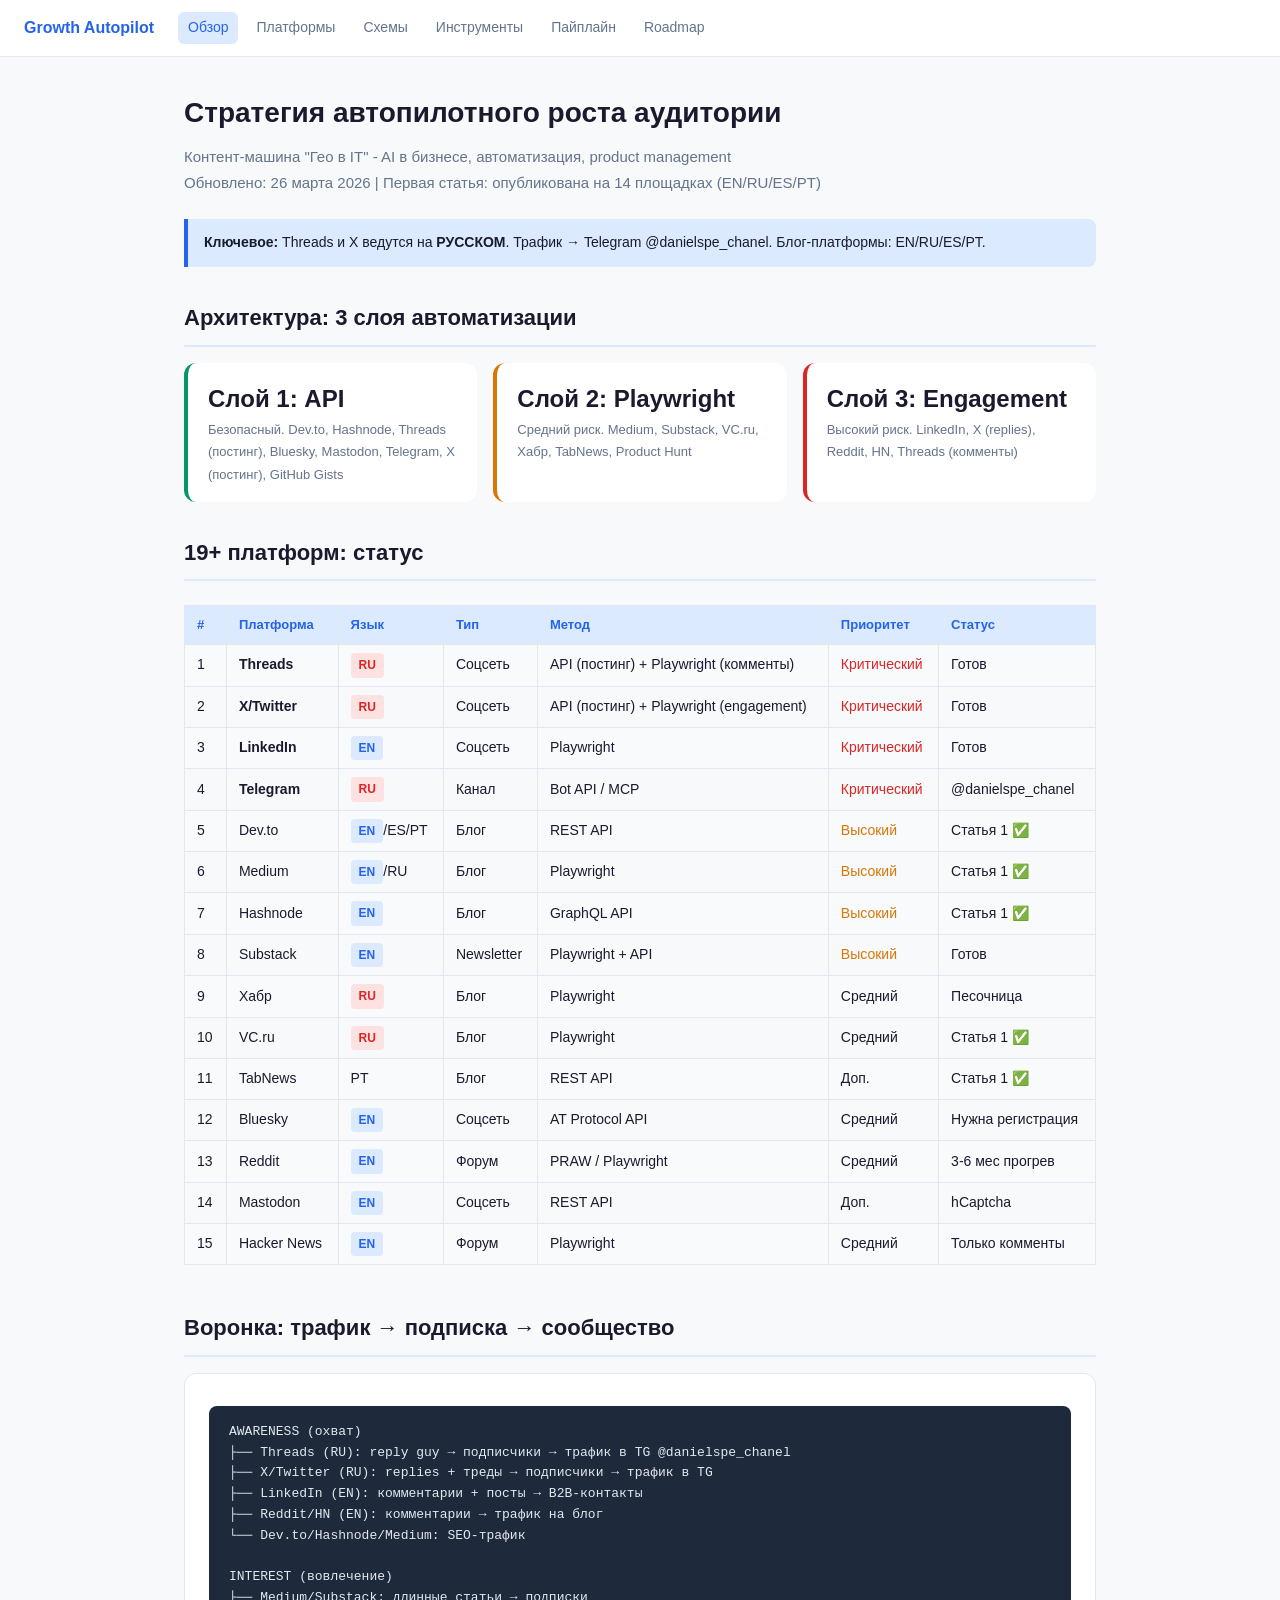
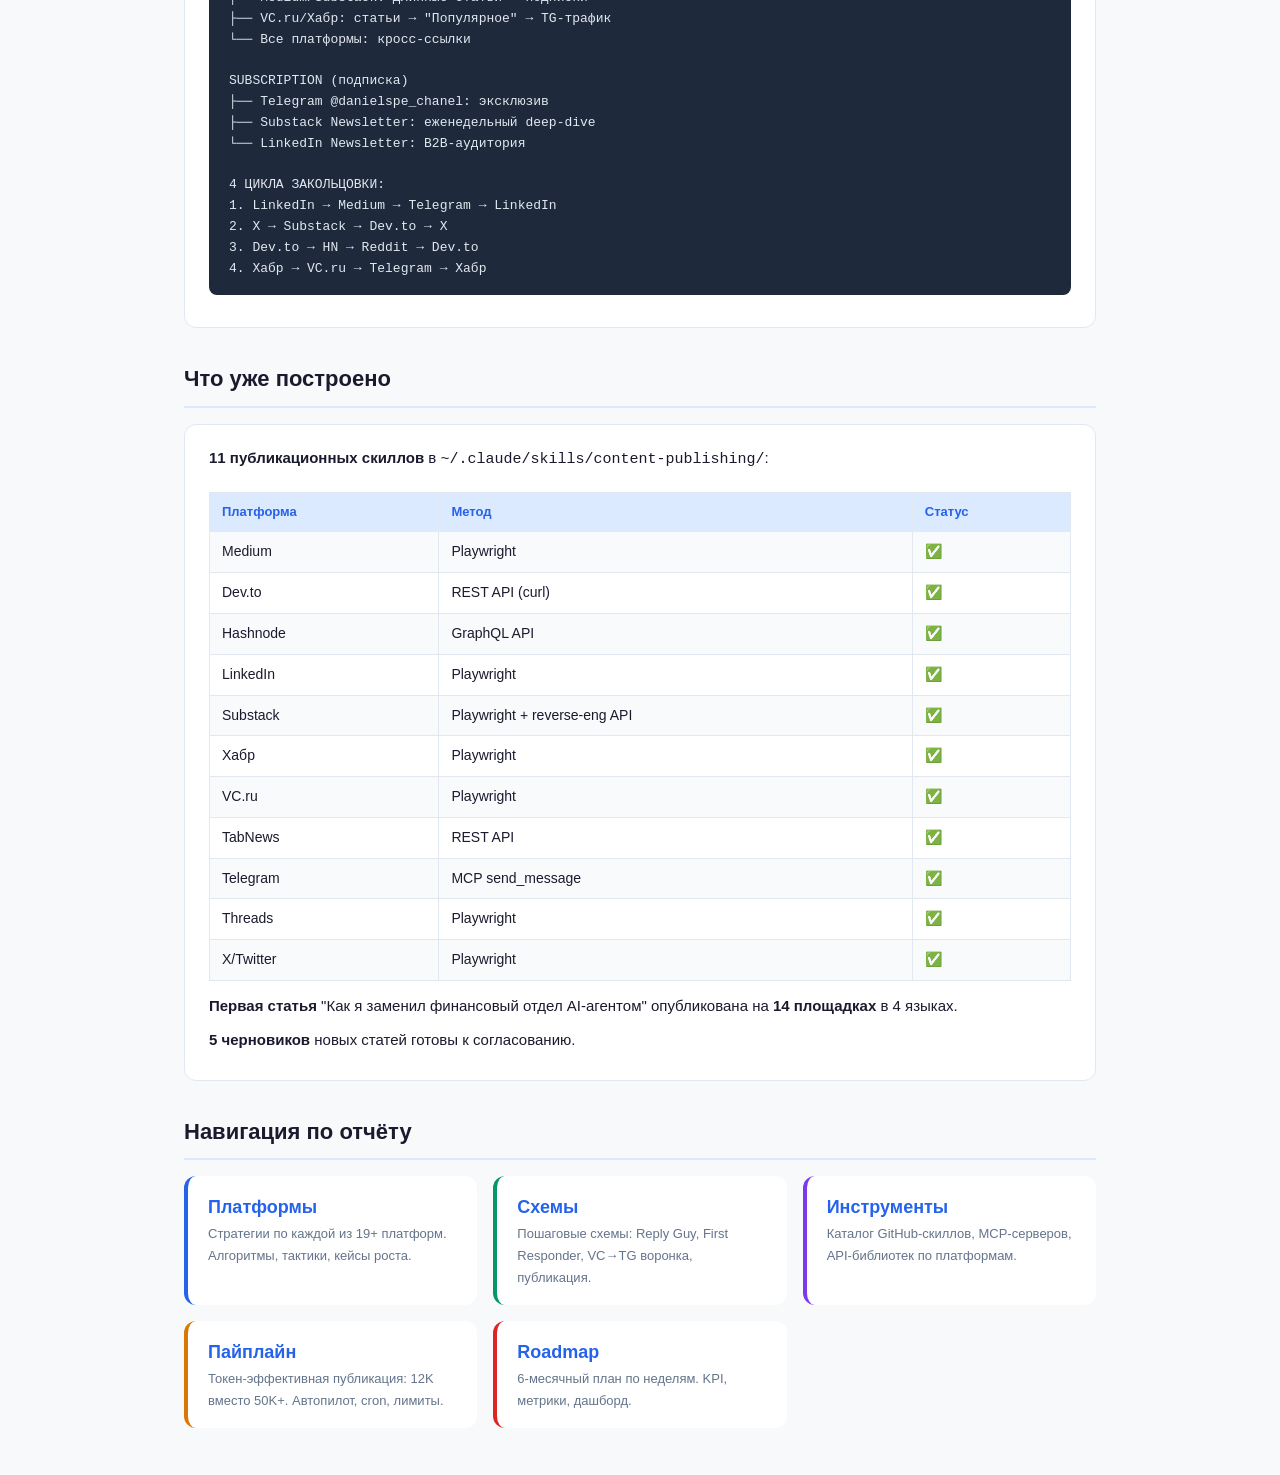
==== commit 3bcd2ceb: "feat: многостраничный HTML-отчёт с конкретными схемами автоматизации - 6 страниц: обзор, платформы, " ====
--- a/index.html
+++ b/index.html
@@ -1,56 +1,124 @@
-<!DOCTYPE html>
-<html lang="ru">
-<head>
-<meta charset="UTF-8">
-<meta name="viewport" content="width=device-width, initial-scale=1.0">
-<title>Growth Autopilot Strategy</title>
-<style>
-*{margin:0;padding:0;box-sizing:border-box}
-body{font-family:-apple-system,BlinkMacSystemFont,'Segoe UI',Roboto,sans-serif;background:#f0f2f5;display:flex;align-items:center;justify-content:center;min-height:100vh}
-.lock-card{background:#fff;border-radius:16px;padding:48px;text-align:center;box-shadow:0 4px 24px rgba(0,0,0,0.08);max-width:400px;width:90%}
-.lock-icon{font-size:48px;margin-bottom:16px;opacity:0.8}
-.lock-card h1{font-size:20px;color:#1a1a2e;margin-bottom:8px}
-.lock-card p{font-size:14px;color:#666;margin-bottom:24px}
-.lock-card input{width:100%;padding:12px 16px;border:2px solid #e2e8f0;border-radius:8px;font-size:16px;outline:none;transition:border 0.2s;text-align:center}
-.lock-card input:focus{border-color:#2563eb}
-.lock-card button{width:100%;padding:12px;background:#2563eb;color:#fff;border:none;border-radius:8px;font-size:16px;font-weight:600;cursor:pointer;margin-top:12px;transition:background 0.2s}
-.lock-card button:hover{background:#1d4ed8}
-.error{color:#dc2626;font-size:13px;margin-top:8px;display:none}
-</style>
-</head>
-<body>
-<div class="lock-card" id="lockScreen">
-<div class="lock-icon">&#128274;</div>
-<h1>Growth Autopilot Strategy</h1>
-<p>Введите пароль для доступа к отчёту</p>
-<input type="password" id="pwd" placeholder="Пароль" autofocus onkeydown="if(event.key==='Enter')decrypt()">
-<button onclick="decrypt()">Открыть</button>
-<div class="error" id="err">Неверный пароль</div>
+<!DOCTYPE html><html lang="ru"><head><meta charset="UTF-8"><meta name="viewport" content="width=device-width, initial-scale=1.0"><title>Growth Autopilot - Обзор</title><link rel="stylesheet" href="style.css"></head><body>
+<nav>
+  <span class="logo">Growth Autopilot</span>
+  <a href="index.html" class="active">Обзор</a>
+  <a href="platforms.html">Платформы</a>
+  <a href="schemes.html">Схемы</a>
+  <a href="tools.html">Инструменты</a>
+  <a href="pipeline.html">Пайплайн</a>
+  <a href="roadmap.html">Roadmap</a>
+</nav>
+<div class="container">
+
+<h1>Стратегия автопилотного роста аудитории</h1>
+<p class="subtitle">Контент-машина "Гео в IT" - AI в бизнесе, автоматизация, product management<br>
+Обновлено: 26 марта 2026 | Первая статья: опубликована на 14 площадках (EN/RU/ES/PT)</p>
+
+<div class="info">
+<strong>Ключевое:</strong> Threads и X ведутся на <strong>РУССКОМ</strong>. Трафик → Telegram @danielspe_chanel. Блог-платформы: EN/RU/ES/PT.
 </div>
-<script>
-const SALT="Yr/fAPpIftCzGHDIH/vSQQ==";
-const IV="e8HFIJ3cnGZYkJcf";
-const CT="0d6JtjKqizs2/yfJMKvtunPilQeVyZZ74Ushy87raidEcvZdj9ExN+ZnxNPeIXPDoS8KbaFTVLuOhZ8MtjKUsFQzraJ4JEWIHeZZxqEHidz0FH0pmiA3D26HEhT/vpo8CBsKNQVwzn1JP+MIAPg960xat6Ep5COoV3qPn5nkSFJD9kXJW6iuZWd2Bw/yY1QbD2XuscHU2HWWIYJFJITJOjQMSuGYKUwhCPlEXH9+CtfnJZvTqfr5RyHbRh5d1qK5PKfYb2XuGKhUmx10YeiRR+zQpMF17TCQW8P0v4JBjr2cQLpK9bV7wzXYYugOgeXO7FsAlU4Yzrspn6/YxwkEM0FF1Sdf/lfI/ChWsNrxslx31E5E8CQMPo94ZM9TuzUz/hQv0Js22cyfljeFHQKH+zKfO0EZ59lfE6tX5UJsJ78xD17otWX1zni9nt/xpC4RV51N48ykH/83KMpRsyBI0DdLB2oZea5cMJTEyiav4rn4O0E0vtWI5r58CHk3jwRXYacJ3Z/lEev0/zZlgpdJd+nhAUUk/Ee2QVkfQ+0i95KWLPGkkv1WRITKB+4TLj8y7HKkdH73/aHd6WuiQv+iBUOI50O4Rnt4b0V2ckF9ifySef70syVMZre+W67V1rxTM5Ky668xJKAPI3GrS+ImBKc5y2naqPV5wlXus5pt+AXKqPbRKXKWwLzWBtGU50SKOR3Ri92eVxIFnebsZpF3eum3hq75iOGTGfu4zQB+M4HybndtTBj/3/1SPtJDyFxm/SJqwssY4KkoWkup0J+HdHKYy6N7e1dXU8UeG93VnT/6A/B3kUd5JPuSxxb/VDECjTB/FS6zI48huaBlpwFShbN8RDs0cIUXSC4HnjvoT0v+V5hf4M4bRFRPjVxxInMe2uf2tkGm+FJmjYJL+YSCSuixGOmTshavhKLqnllL96MOw/tpODfUT69/2L0hTN3hXuR8y7ZQq4tbasiTxAqL7YQvSFFRIvj+2dp/[base64]/caiY3gp3QUkCx9YMGP/UGjubxFPkyXoAD5dghz5qWtbOemUPhv0DYPBDYNbBwCZtYXufMGeSVIKr15NiazNUdHdE8IJetCs7b7ZMc2L0b1mcBygHDJBd/ZjZDNYu+bTAPNdKmfPelS2PQ5A3qktwfpp45gtA/YPsbrO+wR/WBj/1RDQ/SBT0r7JDD3a+LbbESdyrT8xgh5hiup+E4G00p9V7hZRJcjvLOQAdeCmn2S0BNWofbo80u42S44PFXYDejlkiVsLlYq2EvRt4LTtkhNVLtJDv8hGJOZPr0q6ZELvFdCLh3HIP6mMs+v/yJBXw/+nCAT16Xn/8L5b3cku+6b3F8HVzAhBAg0UxdH85VE4F+XxjESnYsgSOcT+g6n5LJQNbkoqFj1aKXIU6oEBPsjir4bg4+Jox5w1TcPQwOu21OjE32eFT0aN1CeB/S+Us23VW+jDTuDq3nLCPmtkDWkhl+nP8ccWvInvmrlf4kjT9vRaIcVyVaM813HToZkWtL8g/IzZkFOZIBV+3x7XapfraNH/1PFtnW/PG+3SYMXuPPMwvaofQBBEiQ+G6UF4HCg58yHV/l2MGRFK6I1jU45DpnYCHr32U6d2O+pJKfHZ3MuftM/0r7dJ6z+MJzikwL1Ge0p5kmVfEFnbQqMfk0pHXx10sH4/scPOgiAtKhvGoEmYSEtPJkVX3koM16DlWNjjNupaPxDaeJ6TeyzmrfHL5uD1NoDvWzoc9pqP89K2ChmctD5/9cBMa+86aHLeGj9aVVb4U4Em5V0caGZ9P8hm/BfMo9GuAP8s63F4lxVGi5pyxxwIVjjj5QPcyZbh4wBWwvpQTjmVyCTJiZVNEsfNtgiWF2ScHMSNVHf4sIxeWMxD4R8y6/q5MtdsJxR2w4DaFDEaK3Xvi7IiBIioSIu6UV6JiQIB7uSlAPyRIZG60cfpcu1TsHYZnHcqMKf51lbwvi3eSbjzFq7wlN9TQknyVbIvCF91iKD/IDjQUdmeoXE09EZAhhqPh+/x6YkXQIRPXixp56GafykJwDH6/VMU6nO+s2kQujiETIgn5n1tITnFsYrLYNvdhoTC1K6vECAdTOiLX6W3V86Uu2xhS+VlXHv3I1j4IA4axjzEqwsB1sa2VYJt3Ll4lNbuSmuJT9IIzVB4TGUYEQKfIQlJtO8chgqemXxuIYP37pi+EBwjcNOMxmA9ak/TarMkTGJNwx6EIoU86oSrr6RBdyvAQGrvJVUPT9oy+t3tCkckjPk8hT3tQkIn/BbPg8wXisaAu7QfByqpNppRIJEfmmk1LkEjYFI7O5ltSzNWEUE5in6MMaJ0rjDCR0B+JIQzqCjDUkSHDLIJUoL64w4mkY7M5N9sybwqgkwqR2dEOmqqa+tNzEoy29ei+T/mKj9A0aq3Wrp7nx6O0IiKcA7nrWsPlPNzfpTfzlGp7KfKlK06dbLOfqc+cp+VoRzHhwwO6Wljr5STFzr//2x0ZzuKfDd5vIcXgOvCgicpGn/Ik8JTa3trGmQG68TMjWd/Nr2Slqx/55upNurDTsZfetsbisdOtVy3k8cYO3dWF+jsEDwJq49VkvrSU5EYyx70NmZTvuHSWxiq206Y9KQ/IMH9IOQKDkCOTr8lV47Z2sbZ0osIb6k1Sdz/x9XwcFw3daAlBGVularB6OalP2TJ8xNtOyHh8wf0xCmV9bv/[base64]/BTxSmoI2OxZQMXqWsdVT25AQ+3mEzh4h5kHgk30JrP2sy+Sfm3+yIKf4Cju9sw44/P8AG35C+qx3aeXJe9RsJHZt2LMDLwZ836F88cGfgGsgGz7qcePEz+NhapcfxmY4aKTe54OaG0osvmbl5ikiNPELcUUK+5Rkxni8+g4kWAAepE5+ZOlA8t9Ax9IWfgQGBM2hZ8JMbsOW46iCQuNJdzuoB2Xru7X9LEqqckP6qyKii/mgn6M2Cc755OpWghRk/LM5uddvl2RKPj/Za7yFLvRhL1dEKmFddgW5ZjpyXqcAEi2GSyr0vC5UWT5j1I7FCh7fSxyJ70GKIlUfd+h2secAqkgxGQfVdm7RS0qXSGodGG5aJFsRLGhWoZh6YbOQKMDVBh8AFlHeYpU0RfsBC7l6zUku2HlAWE7y1D+7TS3bztyQMbh2I02GjnFsijpEuvmAloydBSu9iRChJY/g0CfdUMYpmwWDILMRSgaT817nnViEfFNfjz6Y5Zc76m7HWR9Zs4J9Vz7ObqtTjU/CBt63eEJ5Jh5eNMnKCjYDUINqT5wMx9evySRUmCk7CtClcPQQsxDVi6U/hitVzeUCfGeZxuGLsVjdQ9dngYQXt4YdJ6X6bGI17FlCWqLRsXk00ivd/ZpgyLBAL2od+UP35zDTdx3642C6eCO+4XTXC61z8Nt3a7+jolQmLhf/+syNEWw62Vviib4ylpywiMgItWZf8Sm1o7pNA6KOTAMLbB3Yv+02fpvfhZ12f4LSp7TtXYzGJK1mu4uIdrwxM8Ei8qQgIFZbPR9AUcRXcD8aIje636AC/YEdeSXW5/EbsusabTttLR+6+R/ZtbYCm9TgOFdrE+orRBDX8ZhIOK8b+CpXGj8K8lvuISoN4XdKuwqzuSzZ2jo/[base64]/uZeY1zNjkTM1eAqvOYowewo/35/a+wvau+/acTVXUhm5cIM52dHk7QQRaCOuqKxA5oDOd3uj70dBpoGTsFEwwqlhP3STtF2+EAOJTxdoFF0Ncf2o/pKZeuuztLFwjylCON5K2Z6uF6lI3N+tDnjN9sT0xKd5K0MLhs8OUh7IBbUn/QWsAmXiU5w3fy1/2cruRvRt0+aUppRqomqTgbIPfeJh41UZLFlSHpMM0vFp84+q2Cr3muhQ0J1j3lzyB2dwvjlb3wuVVR4eIFaEvkxLVre173jYFFKVCwr3wohHQQ8wB/37gSpIwI//0N/bEWPGbO2hAihZlGPVW+bdjlT8tuft3YxPbSfwwHJNu1MPRlB0FIwQhExlZ/[base64]/wbFmId7178z3DsU6Bl85FVa8NFcVEyjD7fHGvP8xtYc+r43cS4/aij4JSbr8EqklNYKyIHZDWC2/CbUqdV+BHWwzd06c90MeacYwnMEj3atqcRRPPwlkXRaeHp0Rk9+vel6synLie0Ttxe4hVpELwCqdLPlla8zX4SofUJBjKNSPy3qcCuIUqtTP4oYZLQ8r8UEU/[base64]/W1TAmVKx1OTpSf0OCFnXJoAsHBtjsU9QN2TpHdT0AlZsc9SkUMm0aFVahbSzXjJpy+dfaoJnwYmM2KUEEdAa7Dka3d3QcEH/v7d7XUqI6h70GYU5XvkTTfuJ8mSUzqpIU/WoOJ/8pTianKSzB2jeFeZsn7GbhSGnJjXg4CK3kpFepYfgol3+JccBoxJtsnK/DwimFLztE9WIeCJN9GMcIO16guCZ1sAB5MhbowEd4IoPx1er9kf0mSBf2da4W2vwhGHYUZl7oKjv6zg+/[base64]/dW4QN48iLfQjnOyp/CpH5ozU75FC6vm8Y39UQLh/21qPvLCfQbREwZv8NDA7QytZhu/9j90TAFgI99PV+PmRjIsM/ArriZrbysAF/J4sUI8yIbpG2k+QNe85kGvvkSwywTfmNUQ6zWSkCiqWg+OJxECy52qlCAmSO4AILyaR4TfpKSPQNy2titLYB+PJ7q/pSZolc9588jQJv33BwJdhkOC38ffkBTNdAswrxKR9hSupgYar8AE6v5kXE9L6lyvRlX0aWk2FP8gOPY2Z7/X7mnDX0O1yY+SUWVnuTVgOVAoY2j6F4p1XywaTne3a5pAP8YDTOnkU3PWaH6j5UbiJNKx+kFyS6ynTi4tlsvcolHLM4Ht3PCrK2PGv7c9aapUaQ2V8CsTV+UoPjAdOemC/j/RRyQc7FQUPiKHkQbqchemdymvUIqnZb7bityK3dyuCbRfvFBR/+k0ctHhDzDDIDsaSFfAR3oemmgOi9m9mvqPDHGB0ApBimndbAi5NuwVt+Fr7CrqQu08POXU5r32buskIm+RUxpj66EIgYQ3t0AHWyDHfOHFl3Et3OQ8NFOhLxQUMxzs7UWxA+6rODRFymiYpRUZdT4VnMlPjeE1a+daLJKa3Hofk2zXuvXcFhDdhkTGx/AlvtJTrCmFpcY7blp5+qLegBkYvy3JugGGguKM2e1HUxhz3St3XiupIDS7+BEsgSPCgrrIU37s7OQWFYeLOryGT22RwFxS+w5Pj0n2kiLE9RXUKKf67KQ2hNwv3JWPMWtO9use/l8MHl1VianxsO8jecYrnGy4mCqLSHi8rb/[base64]/0ASxQU7jCsxzH1alEetynoMMOAjM1PwiqZ0O3xh0zAqMMno1GPTTwkpKmFGw7QA6UpvEqDSJldG5YYeAJJyKUf56Me4aHPmJXUuXmMeIPG5vWY7yNF9/i7/nqVIgd4CdqbExez2uh6QLYpWwF/1459FXsisj+AjqHv744KpDalz4HBbzZ/jvv0/mjrHbJ9WgFOb2MqYVyV8NwsdeFEMyI/MEt/Glb6pAc8ACxB3KL8G8QJQJFUCdQ2SQWy5EUsEiAboG1e/ovD5P7IzNAAWr20Vrsg6cQS7aN8CSPKvixzsWpME+GQXlinqbzW5s84oz01KxrB00YfSz5UX6nOZh9M6VBdasvvWD13xLNMA+2+z9/Z++iuzEDV82MeBW616Uwyxw/fkt4AQxzpvmse+t+fdaGAF2Tq7oSiwj44hUvFb36ijNdtan7mUM8vZVxrzMHDQtRCIGtF0dn8chA5bF7pMT7lJBj8PJTgvRVqFtOkt6YCOeZwyG+sB7VP2i6Ihy7tZ/EGpLgRjY7qYMJGIt1VtqRcR+0rdtZKdbI73Aump6MPdFHs1bNrNq/5EPPUG2sYKaFHfJbqeuLFeBRVjzTPMAM7leN0sQs8gIq/MJi72B7dw6g6NtnGu1aTXPbRYgKwVx/549AmqP+lhfzQPLU8GDMe3OS7iKY02Rochml1B+ucyRfUfvHKYfo7raXY8jbFSTtOm9SYWC4GLcD9p0GWG6ewmRRmJiGC8doQHr79AuoqeV669e7Sr7zhNMNP9qmaDj4E84R/riZl4fIn5dyb9wmqAgdgF5uKTdYOGUN0CzSFAgDyOlFP94bQFmn/O37UewLRUvkGNj4IX5KErRFSU/ndj8UHGxwwwiP917/FfnDfY8zSvuw5dUXUsj/yZv2Z/aJcSapoRNn7ZHCE4M7zmPfHESLeHHUAIGqbbALik//LhByLNW22fnBP3I5TUrijeTNXy+j2uQRGJRTcENTELsIlo1gEUiUXI8eq4IUcORdF1mp1HCN/lhrfIYoPImQk4LFapHR9bffI2WMu8Xqw4k+HcezSTMDFcMUyczWNDe6qsRRKcF4WCKaubbroo41E/cJ1MaTbRZ6EUvf3IDKwXXvh6qEURCWY8/JPg+1T/D0qbM83JUP1GCMUoDA6/OVeU0NDBIYdK0Zy8SuKO8n6pgvau2WFu3WtiX7gY82yZTMSqg9C5uYKewHPw/VhQLK90Xqo/PWzF0XxKdxsnv8gUGFZKvWlc7EegY1g5b6XJTKq7N0z1AAEtjA34/uYpc1X6AI/B1Djo9NXvkQZgaqFKQRuZkbcs3ciyH0zkJcyRgHa/7/1XpMTL25UgbYntfKwe8D30CakOfzZ/AuKHzk+MB1oj0RKhzNvfJ1y6FSPKLUeR72Pz9SSUt4L5YCJC7fNs556pO0zfLULtuPbz7VhqelFQcJYAEbB3BTRJ/6NqW75j3KmEF100690ccFcclPq6dQD4G5M2J+deTf4/RncSamKmuoFsdCig6bqj/DK6cqLtU2d2Im1LY5DFaLC6QFpWWluT6Qv4cOb7c/SMgJvVmpMHfrWP3fxlnooxNIyTTQBzlpWFNbBeXP30ldGqaVRlDIm9Be8e+556Z5K8cvTq4Up56tEZm+Gl+AvcjQoxc0JGloKCh5HGcL0i1mS7egEO2T9BPeL9JXEH3xa0mo5nHZbOHCJvA3dN/J6jJmr6wGN8/+LwNG9ZJ5NtEr7qWB/z5c84SvVt8EXVx6UJ6iwNIIzf1/[base64]//DHhNjHXuhmFQKGkzIvP0HK7ZA08NhRKwI8K4JTxUqrz6/5SyJzZl92OAuAMGI2SoLXOM1WD5prwFhDfkWsubZMuYm5b9WyhhYBvX80qN4/kluBAYDGPpwOFemn+H1cz9HcPVf+0evaCo4H1TVFfjDtupJ8dBG+iMrSCNiNfMi8WXjDt27i0Eg5rKd2/rIekftvJd0ygg571vE6ibcUSr8TuCOQkXDB1aKM0r4SQ0NYWQVh6gcEn8eIS+KcEl582D1CL++SQ+QZPeBKUtdy2tPpKvw1dsvJN22XKOOB8r1dhFaGj9aMRmQGbHeOOuMrOk4mIL1Kv1RpN1AqDze7asCO1lb1+PZ/[base64]/LHIegb6VzyNl+8TJZVXjSc14Sz6ojUwpCuMVvQk0kvYCZkzYiXOr0KoTBlTn3QwYKbWEiZ1MVpu87uFIE9aOYsjtgmsf3/DK09nx/Twr4SRFhajBW8RqvDpLB451ksGBYGXttR6s59fZMhwa26kGW3xC0+NlFgAfD5fZdTCEYnCBTHqZ0xIMODU8pDsZJYY5Xx0Gt8T85TlWFGYE+KNJ06PmWeveTJmRf2CBIU0vUAx8QBy/Vd6VOJA+jX4Uq9QXPnCZrxBqJ4ySVB3OGfKG81mvs/G1YDYMBz4Vuo9bVcfSpK/FCUVj8ZJC5t7L7wSLEtxGpLs+soGlyirIilcM/jjCKeSxTllg/zmIxdQ2jxiCMYJ3oxO/OA8VBY8gXfxc/1CtsdvQ0sFzrsWQjme3pCH8vHcmRlieU2Msro8AtCHGuan1b1pq+1l0VimQz0Kk0/mdXiwaQ2kqgetVhrsUjw8FuXwrkqh8KgGfwSeK1ykGdTVS2WuZbkZrzIUmL54oV4c52+wvEEU5880Wn6PTm2mjC4VTQ6vk9DHI6A5KG9MSVmM7Y2XG0vehAbmtSn0pddYjp8fZ7J/sXBySCZfpVUWFXHBf+sATwc+lo3uMruxsUGCA5YoCfY/Xm33xPFncGXf5Pb+h4VHNZlxs4XJkvdHkI/NMcAU0p7XlHcOohJacGApVFW5LlCzMSaVelQ4CO/p8E5NK5UcQ5DU1nDPk6krQja5r0FXhO/fi6OZ/naAzGWoYjNhKW7p+xW8E/ZybWuEZEPmZ2680WdCxX7SBaYUWNq/5oMjg82o0EXJTHCSjeyt1ZlPVxs+LQtt54V1xYAuwt51+FFnx1m2AQPVCYnzvHEdyuYDjIE86pzCZ1Vh9TRD1wPpJGKywNZxqO2VtjwwxqFbHzM3fK/TJQCWQqjtzesbiFP3M1KrOUAYrHqog75BrrD1QuQ/TzdJN/QU51yFxTmMF7bQOiNfUTT2cqKZT1B+pcccwPNR/dldyHb+nSIHuRKg+/P038sr+p70lqazAvUFgE7MDanKYsR+wny/RcnRHr4Ya/CacxVevpIMTAT3Ikbplw/sxydKUsCzN0PL8kn8tEts6PfrzwDBMRm1Rp6OUaVZ0avdcjm7tRDHP0V1GVBgZdP2H0JF/qS/1lMXqiU2XsT7XaWpwSmqzZ0ngLvwvOBRirLNH+emcPQGDNXO5Mq8rN6oqEEjnLTR+Tp2j28G0e6mvFGIDV6LgxYgGYWMPi69iIdcKFgKFQ+KZNX1clWkUyuZNXM5Qo6JDiRsxMQFqvBaVnfzijlaHCbZ9LizOUkPNV4d2yjnRjfexa/hGQH4vGl2RIRwPfK2PBbBagMBVCK3FDako76TKhBc/oxFYM9u1UBJj4Rn6xRm/gOmXXhwbZmrlpUZsU2tnubHfwlMcRZS+POfpEUmOa0uT+BJ2sJn5hwTmWMYw9snP+oT7Q8UWMP8jS/AnlfRB/piZZASNpA6GIhG4Cr6z9d9dHKFX3QC+QrksLopF4FNp6t8NuluPodqdexaHpIucDXaDaR5Uj9EALFSnLrmRicGt+JnU4WKnLllbDKH+sycvayObbUL6JMCkYSvMWqKmiNkiL6xjopDuG588+qqN98qgikyv31/E1E/njc0ntpDmwgPqOaikiY+PmWXmMMxygvViSO/[base64]/lY4xQ5GSwtmbj61gy/8R0B/TV3m+fmul920lnuIa0qBjrhwYXZzEuXZahpF6hIEu/cBpvQfnW+QdMeFnUM/bQAGv8TzELKLxk1/TIralxDriZXvOSrvJZmqdBpBY7dhYkQT3rSIlIUBniWt4xRwJ7W/c5N3d9fr0q03/36Aqliz6OpkrJjJdCcpKHx6CTdyCl9CdKrNpHVNUoajv1Li/d5hBN4BEZ7rcePGpEZ4oLLfXzzIGylugXXvTH8e0CrcEIZc/HmPZp3xmFXaGbWU1efdyHO2y4sfMV6+26nlITroVmSK65H530SDK/HeYo/gTkQElcpyuvv8Qo7ItrKsDdwmfRRtuBV3M2F9OYSQ0jemm2M5Fqu52Ez9dNC4PFBT67WYFAuOEmPYXqKiB97XR/x9JBAIyC3ZlUZWpuIP6TnX78MvtnUSjEMqa0hlF7EOGKGD7tnWXKJuFxW4OgOlBmKUHvK4rAbbgnW+yhnoFb+pE2ok5dJ2T5TdFQ/uke1hzrmTMf4XL4OswaVl6ypaWWD2mXboWFIHl6Qmdafjq5RAr04WuxOazAbRrRrJYnX+yXlEjSibdr3AxemJCbUa/I6IRpGfZLfqyo6yXvF8ZrsEvxNQUNxzgjd2P1xwey+roI5U6PCDOyVskNmB5xmYhJl6ioLHkatdHBQ8mKVfRV4TuOt7N1sSYZu1l6k/QsWIHhyZtW9U6vsWxb/0jwA5NirHbuhcCQk0NlOKCA7xpG+e3WPSBIXqIs3DyishoZ8X/[base64]/ru1NRMyW8RWpUandLprpf3tssMAWnt6hR5Ve1HwDky77MKyvBmIyQfB+TITpSjlG3IUIiykcrkt2GUDVWmcSS4KjsI1kP7T7KSaEiW/3NqJ0mc2jVplKv3K2xHKXVMvk70mNNsxQzV2EvSjqDYNdmMo2XL0PHJ7RvvCL3EP5xP32HldtDMxmapbRUb6+EkyTIq4137rGkW34jrr0gpbhkRBKJkmYGlMLIl9KjFDmPIGhTcnfGcH2ujQq/fg067/SuDVO4xPRMxIbrEfXd/sn+uBk3fJMQO7xVellEvkVGMJMRC9JYdExej52iw4+htMhFpKaotIEJN+xVtCayZo7UQ9MLP1xXyfE8aldn/pqJ/ueyDBaegGJo7FBWIUBQG5Rdsy25dAzAUGWL0HEh2jdbTi/AuodVH0WNMRB5Gpa4GK7pCIQM+tGzk9Bj/A5f+sR5ANL10S8e/[base64]/iHIALSaXvkvabZcIG9qS7138IddGEkJXwew6rgKIojbVs6u6Oo+2wpO8OzsUOpqKuYpljWSrCj4ueXbYTue7Re+2uyHkNJsVMUTs08KRfpDU0ly8+9Xe5m4RvicxNa9/JUp9zYHqn7m0lmgqTRpRCBpqxmSeUDxyoLdXrmvrnwPMTnzIuiHTV1jGSItdRuzwClVZN+dHqkjzw+flOhSshforUfNauFYVL2EFD0BDO/W8LM9LqQYX+Ecs0nLItAKGyCTmTq919mztvSi962uYCUiQ95SZrL4SIpXSkcfZ1GGZCzUDB4gY6Ow2jmF8/wDfXJiWU28atVfwaA2AzF3v0QkBodEWJo7BT/40eRSSq96DpwliGqRo8ArvYi5sMrVmkqYbm9WElEdCvhLsAm+Y2i+rXEeMca0stgQZqsmqGtx2JYiGsLrqzkMsHs4Ljh0aNfVK7A6x7o2h/[base64]/[base64]/f0GRg8QFfahHbzneNMJ85Sv45PcjfzePHu61D5OyghJLpjuXsGBYt8U2ef0O6UXqSlyhkvc1JXNImtp9RAhwFDy1ZixEW9LS4fzkgo7ztbfLRcahkOZQH0V/9QH3aOTKwhoSyvIxaywWTMYtd8FMLbotoMMWshMxKoEgybDdTtzSq+NdhpFS+G2qVDdsbEikOzVXsB/iyjDAjZ99r+GUmQXKqEfFZ/96FGeU79P9tuvLnpd8Uu5gtFqI9UcLLmDCiiRqPL+5fr+H7ijty87GjEPlTYpknAeoFXoQa6h+jpLOqKa0meU8cT1UtFOlrm/rd6OuYPIGPlMrwhp/ivrJ1gLLBqt5Ejp6UwWuluRrMIgE/X072zE/0D+Y42BZ4Wg7WpCaCNWr3Unv7xZ9UyKFeVayA/edeGcZPSj8m9eymYLtqATLYtK3yfSwEiGDtLpYsOjvszEe/t47baH2crlHlVi9opDuBPVc/phQtmzP1VoqhuHoUwAMiAHFpa3QJ2m8dw7dLQPbWE7J4b6bDmUf3ciA+B81fbtZSuPeqCsjpSmsSkmeRBN0pvi/NFmvFkGZG/cFBf7Aq2OuBx8br8b2h2ZrGHLOKPsNKuCd4r+bBCaUr/[base64]/zx4VJ645j5MMJ7HFmzYI06uoQ0GCpB7LJazO44G1sm8vCdNMkAeUAbnlOnoyACwJURh+XlFhHf6hzjVRwMYvyOQ0OLKCGHaj+fVcD8fe+uL4Rh8Dt5NOBs6Wt9Gp7DvwyijG6hOC+Jm5OStfbTdaorLnDeMbz8KVSaq/XJCFopyn8Gr8CdAXwozls4qYFbXfvbGIje863Afs5XbetDB40Eri7wMIycVHfma1mpyTMpz+qpwNRcgtOqtBfgCKCC2WLBucEknUv4FLEhyJoe99FZ0YPZUyz54/[base64]/ubH6nWnR3m4OH8eJv9PSryycD/lnKn3TSNPFbxKNO6/mK6lwtNI7ea6yA+jwlLCUNwDf+t1uHQLDKvcbuREg4+PQDQ6a4e/qegBZH3ikLoQwFMhrj0//Rf1QtvKKvp1ynped9ij5P1JemgHK0jGwWsA/1lYBIs6PyGRmIU7nzt5eR0MlcSSRO1nOsdnQGQWsU5VN2SsrSk25Gr6eBzwbt9GxLuHkqJehGgWNbWq85GRr2MXVSyMjGHV42m75DArrD5K5Cz87bERIKzoHksA8WaqrJbOOY+/lgwMtvr2s8pDHcP5CQUDnaeWku4ZKOXfvyuCtGaCBPJ3PpHt0caB40hrTlpXymghNyp/NmsCz93NYbLd9eEQqiyaGUC0GpRmq6homtMVhR+I14XDP9CcSY0t6fUEVklR565rBz7Xfp0D5oZJ/ZzZfCzlg9/vCIGtceDsvYWmbtN8BTI8ajcyNC/SMFU5K4dHtAjFo1um5iymEBa5PSdoKD0zr1tsmHXwnXPA0T0Rt40TA0MfUq5Apb2ZfVz19Fu2TOZSmQBDtSJFL1DkbLfg3HoEmLWPBLAxxK7XRC8cJrWNRtj/2lTUpsZ8myN/w3UcgzE4tKcUcjBdXPMT+D5xsXdO9/tH2cXnhdLXx2YFNoFXaJ3A+78maDaoiGDVEbec6LOPaXSo0AsURNJjCrX7BAtW4r4WTJQysa/wdGclQuo69j1LyMsL4N4ThMfJNrTSKhjkxFG23BT6nxxvNJaWW1N1fs13MyXP3CH4UkCeh05aFQN52NJnq3P/yONOks784DJx+w1m/uMBGlGupqOMbLm71Fz0m0P7Dq3vkB0Q0BJhuRyx6zmpg4K1HIEOp5LgNNNe9rNJ63SLjBWUqMFy7wRDwK7dl2yNj+sII1B/1VjY/SY4q/rhp7JMhrvTsmqooGInc+KPKZQfBF7y2No50XwGltsN/X7WV3MSMPo8YsoWOyQ6aMapcpRzatiYq0bnhk1SjbxGiSWTRWSZt93SthmMeEgHL9tj8Wg1e1dfAV79AXd5YqicoAvHHz+gzH+3gUb1wKTeD++qQS/GOMbO2XuQr2/BIDBS7JxCpm4o3IDmIL7HQZ6FXVnhKRltQAV5j+Iw5zA9LOc19Y9Fdp3qvPW0VFKgFtGSgj5wi8tQSzX1Nvh22FI25/py9BvBMhxQl1aEKXBuFr7f+MuLLlarR1CaitiGbSvYLs0Fm4nzSpFASjV8gvVw42tA5Xy4J7KebNckYjv5NhFtR3tWJh1+5b/0MwWGxDut7HUSTj0YNo04sdTGvaWd3Ct2rmVNwPqnfAGXN+MrHh/167eEoD6irBP6CV67813wqzmGJgL+UbtllOsJiS28sX0/J2Cj7Pjc5JsQQ2ylXUtaNMfs5ALCzWUVD+3Dv0sRx3Uc5xFfLgePNlYAceb8DD+nV0Vio5RHMRTy16Vs3uts2sd5xtoOcn9zZtz1s/ME6IUOTkCWLAyObxZVf/4ZWGG6y1J7jA7X6yW6IgvmdNH5yK7dJbZ7XtFgdim8XxZZ80h8g5mJ4jU2NKx3lF0wsPRpbVV+uyTELBwnU1FC4IHUW6j5v/1q+ccEPNqx3VxO0zUgqCzKR0g5pSffTTNs5pggdaHTErByZ4OU3LyLS+/5/zSxGf4Ay3HII8dO7eZHKNts0nkfe0UyBcPw8baCeruKCIWw4e0bnULPl1qj8FEZPeX/cTuZ+OFWlVSLd+0MwXTyFYk5px/[base64]/[base64]/ODQ3JPETrT7rPEOir1jVxAsB99nun6SCwmOzAoTSRbUKHTXsid5ouzHuC7g0eE8OtFf09tCLSz4bNewB9aSy8R3Q/r2vurGT/ixPUEtKfRGfAtaWrZl3hoqG572cu6xf0u+NO2ej0Q0tWp5LPJc2ZABJyHkCMJnhuA1DqQuEzTiK0rcsw2v82HvC0HhpRKd3UByse5AMH1tMd9l+6oGv4DpOf/K5vbK7Fv2781JjFVYZvZBLOiHSDaFBpsPgKPuxJFUmBZEixhp0fR3LGcMALpFuk7GK7nrxNJPjzJtlQgljcBNB6JVDgfAX5l7HigU0R7MX9Fp2pKrrbpqTShH69z3sYOTPaXdsrap7/qV3CYgcg88+zAnZ3y9hjSVhBOKCzAyvXpj70hiLWs/S5rRK/c312Hd7i/+fWvKsg3I8c4xTgGaA3ULL1wQjakKdoQr1/Yi6YMUA8gmgc5Ewm6bkTYIkS2V142sgclwUEPpaJcLBfGvNxIZwrJTIHNVhU3RFtFM0xb+COOu7qFe3Pfn9LWUyKRg9ZAiby+j8ITrDKyy2P7gj+t1XZcX/KJhzkUL1XnE8QgeQh5LRxe5a4b6VdcHVNWsvF8KvVhnkX2a4pMkNHkcIN/WY6we6zZxc1REGNadO6H45OsZxfVpxDuH9O7xGmZc4exAIBBdpaIqNaEH63vevKxLTCku2AGiLn1l1350/bOP0BP/0RA7dwEnq7ZBFr1SvELlUsiCMZZdy56T03RtuUN2Jn5TAzcqPwYqxQYl4XX9zlREmA1LGO+rKJcv2CU/DoxfCAGtfIASyY23gUKY4psfpAE3IK7Hu3s6GG/xoqRoSl8n8uqvgPzfHsrDBuOZ66RVOtIm43wZFtwgx0fbUGu7nTTVqmJZJYM6f0yDPMmauDOeayM+BINGh9nHf24VqybwjLX0ziXEfSnnhIFfJbv3uiqkcdJtr3W3agbikQbuMPDmfhRssRd0xciS6r6j9IJQNsLq2wJz75PRIUGoSBZxcDSvK/kb52evE3gjZuffwYuT4aoqQ9LItnQIxIlKOgDGgvA1ewDziOKLkiqFzF6lZVmoAucKakG77w3Nh77CUiPqfIuCd8Ol9fxsCR3DDn/dYZtznt05aS0zeg3kGTpb4dqh3qBlBC/[base64]/1fIBxRSAI3jtXmu1WLq787VsXZjqPrEF94Dc7j39BjOCwqpCFooExQuOiVlIIepNUCDnderGzPHQd4OwpNpRLW+jTZ9Cc3tmm8+DgCEeJZ3aj4YR7XUVa5hOKVEZI1B9aKDlWJz7iTlziluwloz6JocTZ1fQo+N5/uy5aKA+vr2W1SV3wMvV4kIeEcmaYrQorl1q5cayT2Q84BiJJ2lQTZAcvN30cmQNYTy0z39lYchffOe9rccUZ1jqfHT1r8h8uIMO530jWZPOSj2iABERhyYRcbyaqg5pysn6QY+/ox1/NzKVSf4jBk+PJYtZHKL6Y9uNarTJRGIeOdfRbWKrkozJ+d12zqoVXBFJbYOuxdzvl2JUMdsYXOvUNzU0BZvg20CiZD32LUdPN1ppuOu+fnH7/Sz6iVgloHcmOtWnVZ+LowdAmOcWUwyXTQ1owaLViXO6J7taoVcg5o+6C0sEY92vXNfOMtFBUauA/IyWiM03M+tOBkQAQ4ckDmpOkiGbt0dEJSF7d8NKnL/ibcTG2kGCLpMTC/[base64]///U44M4oIzpG6xAwc0h+sWaema9vnaqHr+N2XuijhCfDWo/zlT24jVnxMgA1v6yD6jhANTTiEdfA64pvRoChVDc0tSzTZ0UwW2tpSiU9mYfCA43e+ibHRGp9Z9XddkF1zeMoiBCJnG0+VxP/O7ifKVNV6Xb+YNUSjMv+FJvtr1rvPvDcfUcrgVqIQNNYFDncRYGBtacqq8GCFp0MiMt0v6Ho/[base64]/PPmLUy344zTqhRulAuW6h/174ggRODX1OmUB/o5lvw7knKiuaR7TvPGUgDI9cE2JASkuKpeXeIV38O+5/CdTXM3bEJHac6HYptLv8mjetgwcEBk7d9wF9K0vSDieXynYLQpWLZsIZdlvUkOM5b6DsOThUuR3o78ZTRtSpy3qkZjjO7phK/bgrJOXefdKeYYTaD94cuUrh26NC0itpOwKFc+2AjZSoLbay97jvaw0PiB8whFOyAeIekNQMEDXtkiwrx3Zc8FpEUMfmyFKZlwsj2ygD00ZtuAQK0R5GqAqbjVgv9Y98AgDc0ZdFSh4U8+3ZHAu2f1HZnxJsCV46Zy9xabiAOyeMjLOJpa+ryXIRIfRgI/nunVCy1eQNf0P0IxV2pxb06gFWpWYKlQWavYjW7N1dsPADafLSmAqMbNnKapSZuwCz+72phKaTRSYYh+XS0XbaSfSakIMZJnK97jc/oczMgF00IAJ9pmMWFhWED39cDOE2GDQPfjS+psiYzk/QubxHgDiC7F07Mbem3eBhp3cEtQdUOQMZT7HN8kgBbRlnamV7zZi74j7uYRAsfcXhQePwiLJuZQDCcVHY+KopDkMtaaV9wOcgp3eI7xg/vo4DW6Aj0Eeww6mD8wKJQgCsDVio1UTLaEPne0j8Boce8sF1SiMXQFJdHlnwn7m+3JUraR25h1/wvOHUte2hnW9sVEu1pCtJL0aRxZlXC+mqPDuiBiJRX/kytYXvQ+bX0S78V/XE52LseZrEJfTktVtJXyse1gfM6IQP42kGUGaC7obXoIfOK0S+gXNDO8OyxH6aZ6/[base64]/FUx/[base64]/kFbv+q4IsvV0fd3+BASgUZ297cL6+MEC386td72IRBCD+JKn63GeiJIfk3Zx9OdMNmh4bPTgyUaW8FEufpq24gUJwK/FyBwKD9D1MV2pvIh9lfAXQqzmL/cbqtLQiHVj5aVCbbxdxNSmazkNdig+PptPp3E/FK3qp3LLVJ1sV1rpl40ciIpiTJzsyuD9OCJDIZ55V6Af+3Gc5AFXlNpP9JdPPTgAeFNLTqIdt+WRj9K83vRoX8zWhSGjABwJvlRHyRTbXE+uAcvISW7LKNbTi4mCe09g8jhH/[base64]/3LGNdQ8GFms1cxAX5yWT1NRDm+No7aCBX7il89VXYzralDmb3ebDh1dthduqb3I6gTqkGSRXfYlnMAOsxiAxYGGgFzzlTVaQtMpcb1NqGY8QrgwbEdyJLTGafdqFm+bW6ftkdyecNbZErxnvC5R/cn9ozmK+BHb37iLdxbgXWevWNAROEWpS4SM3cJijGHBFdIpAXWvPe8rseoXWvwrYQVTCA4MxW51hAlijfvNpUYLyquyx3hkuzNZt2EMksgcfnuhU62GDw4fNQZ8K/WXZV36hkTalX/XLXlfGj5rsUnw3J52Ty9LWBT3ZVwOrvxIxQGzolP1F7w4Xt4zA6RSh4hvwqCYzqZrDXp0PKCWO+NqImBvvLjAqqakDN58NKqJjdJNH1QR5S3jNfYNfPW5waezaQ7RKXyjSu1tK2KKqAD8ThYyFXapzT0TfVYcS8u0+LHYWiCz27VzwwI0lUyb4Xo7vitSWVFQ/lWS2nflZ6Y9zggPFPkn4BsXy9gmeI0IGvd7thtE5lavrH/iuJTspH49sDjW9lSquwux46iExdf1O5GEz2QIjKGVNltvO3Z/VeymTd3DtHTU4BA6u3MX9q0RpC71cebOuNJqg32pEUWf9j4mNBzMEgL60cIjUoI9Sm6ojH8gUPpRlJ/[base64]/zJEjOf7LWrfHybbczSSGhx9PWeTR+wQtlHO0BJ9YzvIyryLNg/zXxY9Bv+PgJy+EnFzrpSNaj1Epj8f997hhugnsgeoIkZ9rydrVMqDVTgInZrlafKxsShSyZn9YEy1jrzLXGColhaN9bMb1qB9R7YHxCuCktaZ3WSim1iTdbhNeRBd8d5pkGEdLBsFVC7hrXI482hurjOvQxTjhujxqxXfs6KGsRJzbGZWXaXR2XYjl4HLaUM/ty5pU9yFJV8QbwYZZLktLNPkVFD0v7MPqeOmCXaBMEcPvAqWA6lkPPXYMRk2/ayPcmHtmMGsTdK6EhlssGmg8uTOPpT5JoBwsFpLgkOjeXrQyYVwsXiRvPF8npuXZlFltXypMc8XxpkXLjo6dPQSJ9RrN1ma1Xz5IO/35fOAwktKsPgPlSEbqHC32XC1IQDKN36OiX4RyCV9GyRe49CiQjZ+AF9EeSRhFNdc5ZT+9AI6NsOx7hJQffm5VXFuJsbgkJJrhGwqJ+27X+VuHhViRS79q6fYeQJJld4ykwGuTpJsN/Gn341urgHXj8OiWLlPcQOvfHcCNNk7lqZ/so/Lxb2Mc+fa234m1jfryQUuewvNyrg4Hv/RlN3lBT+EggUkspyvB4Pv4TXShETq5SY3flOidA0OeEeDIV9VljA5sdFij/HmVZ1vjaYWWj7si1JdXvVi0wqI4XFzLIGd5Hk5idFbcSEiTWe09/[base64]/7Lgp+roHiZAofiD0YthbzG21jfxCJ/+l0C8w1I/cu31qGI7a9NEDa5C6JUcPQKgFxWpOgs+sz+lnuBo9W+MERlI5OPHyNC/bT8CVnPlNKaHVR61esxwa/e6waWCF2V+DvHBVG4BcSbwHLM0B+OWSYzNvjfv6dzlwahyGpAfZvSqtYlJC2d/OzNeHX6wv6ajGWSqu7elCWV8S+MYMGX42n05iwZ9JsgEz4pAb1EqCu1o6KcviSBOqZ6e9F1hayVNk1M4PbqCidV/[base64]/RcUH/7O8PMV1MdkwiIr71ASq6A0NdE1CExqszNSXh+AN2ugns1Ikw7BEx/ezRfqYaB015HpazIkx2+Wk6jvcLG7wQWC9vvpJHRu/fShTiBpNek5GPdCd0RDTA5yleEQLfZs5YGARIYpF+OCdeeWptrZ69BOYtw8VRvJh7l4uO5wWzcQTsp8Y3TgppjmxO4LFvwgju2THNk9FpDapLjoy10u2gosZC1Ysk2kmwttgj2puDPzhzVKIyCi4PW/NDpmLXCJxdYM2OD+VbI5bpY3JBvEupzv5M3kiZ79cJ3WTGg3FafJ44nlQtNDt2vFKJMCjFMBoeosDyRrk9iw92gKN4bo6TYbuO3D3frXGb8w52PKNubY8i7DoOPxAy/rCSsFzxeEhdjy5QRNdssnxtCJUYsyo9HBrHfZS3hrqa0VLwJf2ZINcAh2+3f4Xc+RyEM0OGcE8YoOmHngjgpvd5NVSA6R+CNL5e0HtzwUbbYflI/suMe70+Vm4WyaTZiwqS6x+Vkry+NEXiXOT5PiYDbev4lIhjgXRVpy01UOiTkuuGC65Z9FrW/VcosSCATfq0aqekI8BYQUrxpZufSmcogp26gP713PV6ALRnRmHsSfkcBdSx6ABnXxQiRuVfyUZErd1tq/Ox5+7r5FFTa+GIndOoC9RMwV6+sewLvhro90Z/hzTOmLx9r+AtghhLcwNrE5qvVkua8dQF6i3d/[base64]/LNEQfWa/[base64]/s1IHgj1p6TU7eWLqeDbYVaP+cZtVoJ8xmqdZgU9lK51GKcjS/LRzH4gl6nco4QGoYU6fDJy+Cgjh3UsYzXwUr6QLOi2aKwfLj+thdX/vHe/EAfmkcRw7369AHy0VowY7qxi4iQYI/T4P7Vd6yi7zTyOW5vIJVda/BTTJQ3WGago3bR6i96Ab5LlrTyadyYPE6zDqjNzcT8dkD/j//1bWKHQf4ZI/5zpHkLliebqYLukljcfLcEwGW/Vs+iaGZ2oYWpDVTltDurSOHvVpk/Nm8zoaFZe3JmU98CPROMUk8bQqxL/WCbhMIiFi5dDehgI9LrwkOIZNUx0iUu/Ptamq27/bxT28oawwUJmcgwp00sfFJlCRJtnEBT/LyXtq1BQtlGIE3geacNt4H8Ex5hLk0fWlj9psSyl5RgC1T3Ht0RMFniBq+LeLBoHvAGrsocEvbFl6s8xxo7ZYBBn9mdX9RaJIuKf77S7ymUb6T7nXPERnsSNBGLMrfrkhE2LKgHeilNEHZNj5SzojBumeQhvpEA+hmyWo/7MmZ8B3+qkmX77HzDXvRUxePKN2rm70F7EkqZP6qAE/lgvagHzpyPfSzYIxZbbml7aR30YV6KCi51MxnagkrNv0DItNjVXoJtmQulLtBWZIBD2lYLNbAiqj1dJZI1waw++Ev9/[base64]/m55sVVyBm5AhUbOMOciDJSZTR9LwGZqasWZL5pzdHjs8m3mYu6/shBUG3E293Z5BDgRPlnEnreOuHEBfJ5/ZXU3s1QysGNXHZ751VffgxbDkjnezBpRDMDTKCPNi7krycN2ZDkuirb4NV0picEU8XgVXzXiDJXzv/trOYtP/hpZyVgkJd1UpQqDLMmVxJoOz/yoxB2gPteLiCRgb6/X0HrCYx2qMlldAXfm4Dzi7440OoQFqSHy63D44ykrMFIg11TSUBLHNZ76G9rVybbaOUyhBLOj+DMg/BCjyQA3KPKltTG2vimXIEk/e1lPiO9c2dYYKZxYih4jUHCqX/V5Cr+eFxiMEfjp+LWQBfXOqL4LSobBs6v7vGZKz7hcbO9E9aSIiIMm3o4txoSVy/2CJONoR0V2g7mrCsKocxjBffRk26sOlu/+h3dJvnesESQw1g7hR2ABnofJ2u9lSBQl5+0GYe7MKX61wujteN+8TMmTBBEaKvx8R5DblTwQx5hlkyeksZVsdrLuCoOQJleA9f76ucPPy4qlD+xT3Xg4AhsWlHem6ZW8tciLoYB1tu0TSNkAgya+cdtF2LSlj53kt6gr4L8+Y0yLr3bYXMY/v7ySrDTYVM4CU8eX64M4O60FNqiDxRkM521cNXCt3FO2AejpVFQLKa97pWC7nN8gUMoFNZML01y8LQVweisNa1t6o9M0SD6d5WCFK60kgoh8mhULHHqK/6osTGMnrLNZsB33qwJ7/oxVr8PpgKkk6Ud6BuMxb3MMEuRmGXQC58jo8VZryH6w+2nf5kzdxnXvaNLUIkMVhbjsuKJ9RcSZ2IUYQdNl3AMc2wyu1C+lr7JF8D+eaFxJJXL2f6rnTGKMkvcm9zZMoJaXXIXmbJnpuFBsL8dC0PTKp2OzzcSwT9xQwE8W/gDziZ9zeLZve/3thiKrl5eM/35l2qdkICZ6VBoyiDxmt0KbHlY+894rFxQHBMIi0H3hZbpLOL5VbbcqbyWCq4ohHZBjMmhI1ooSLOiJJGQty04CEWMTab531jTXWibbbKKBaZkpWCL3XMrPaNJIwj6GCedFmjQP7MPr4lLr90VnTeQXW0bJhYRuiI/[base64]/NTgwubal56MRcGY0yPDgS8QVKGzE48tnCJvY++1b0/ZxzRBifIsp0Cs3Myeos9I84WhPkWdh/ZygRwKlTMqc3OvthSSCxjsZ9tFHTjq1yxzuT99tMz8yoCcTIIbvVJfdK2eVcv8XWFwroo1IQVmvD8TzN6MUDn1FuMGlLYxADZkkTocfq3JiA8nsQj6ZiYlVVcsuVCVoN0/+r3si5hf2b16raOYndKgfCcAsw/7gy0Y6y4VhBeO8+KbPvNsJAY8o8uR9TZFbX3c1KW5+1QhBe+94lUk7xI7AWfHU7wPWayu0PuPgwmAv8PQDEwBdvD8wobllvNFZaB49dZd/Wjky9FocZIjl5XVK7wW7TJF0XvcB6IWgfKfyaT9KWY1jlYo2YZQEvoXfqyFOrIGF4zrC1rIkB3Bio5pV+GCIPERxs5ZfJTrEX67WAQzBeEBxGVBBL8QS61KsJsoeJn+R+go707x02gOtg79GiTcOwI8kmoemGM8JxnudImUuVztSuP8+BfZ737qePcfsVVGcgZEF/aU6iQqjObKEi/xFGqg70dBOH5R+lSUDEQmhjmZpIHsqxd53ukFJFW5cxQA7VC97Wc4Y6THv221VdghThzTr1LCE0ns/Ie6IomNz3LqL56cLonbtJcEmk/qoAw3xidDWvxITAK+unb3ompLVpuLnXhiGT9vA9C9JXORz1yyJuyxGDAnhzi/aARsS2bcarnYJX/TNgL7JaZC27+PXNPaJI/bEIy70YngOnXof6/J2Tau5DaH7gaZ4xYLu7Ti7s+15OjD2dBn0g8+84p0W3eIRd++oRyEcRwBdcP4Ir1fiy9S/QwrH7tb6qfkbCpSH/2zzVaQ8TnpNyIEyUeCIv9khV8/HXidDj2cVEMpj5RSdpeJyvUT2Esn6gsW+E6ONKTym2xkX8SQtwRYKMvAKkcIxmUfxN8lDyYWxK1L5mRfbW9+RIWtIHuwH0rqJzX6LphSxrt/2L2WRkK9Qec2UnNf6EREkPWKf6i378h3nWf7BqIZ/sM7dfSu1fGLcOo59oLSQxq0iEXSkVhH/gGSWXT2GNOL9xnAasA4YplVpQMPAxV1zXaSKMPPBx18qepTH9kqcn+HXtDWmiS1uk/PNDyAdEkhcYo9kh3hTxwVk8rxvEmkcT51H0nLdwS26/PVkw4uz9Lst4i9M+Zmu60JRdC4WRK6o7O85L6uY4jpjdHwJpIkd7S4vVrf4DX7FCgEdCH3pWodV8VTuFIyDXrkiHL+hhc2bQBKvWaajZPLyuyR0dbdH3aWItvA4Hc4l4IhwujvGK2bBHXTDtC5XR3q21kDBPIVBbRtP6mhC5IdcBiE7/rpz1TKc4vWe9x3HT1TASP1YeXxsCJCkqemwYWfDjZu2OwZXoRAjfafpht1og6s4RpXBqYMHZheFbMN7S+Zlslcvm1i3cm2NXRJ6e8ANCRHMbvglCaOUWdj2xTAjxnQHSRc2diy0jNerMx1/mqhn8xZiNYhNvUcWhQGnAOoSJFe7XRipVbGhy+2XmtV2G6oAURuwlLfVtOXpM0YEEhJJ2988Q/AxKxDaaecA2HaSNqYQlXW72aX43MdobAz1e1c4aEFhyPgHAtvwuHD2n7RiVUBynMkJU/avnWvr3ngAZv6iU87I6jYxkwJ0XyBH8luSNyO09ARwEzZFdMX48g0fj1ikpV/WAdOGnXG2HolVY73ymXMqfbllD3f1AsQsMvhgwTAx+c53A4tww/hf2INKvrATZoc4Z5d33Y6uSV+tvwD2NdP7VOMx01DXjFTHlZx+/UpXPF3HEdytg6wVd+q81xiRvxvC1udOblcKDWxH9NXTh7nEaRkszmtml2vp6XgUkW6xWfEtUXW56wAdAOHCgjpqQpbmYXQ9bt4IRhtT88vYpX+4DBZUs4sjJxR/g3EQipL9OFR7Yepxt/G0XkTPCyW+Q+yBGHAWob3EEH75b33tacAV7CckLf3oKadZCRRX+bs7DdeoXccRc1yjMj2a+Ae4MSgvEjnzUk/shilxd2u4fytSD0cEKSl/eqNWRmsoDlY30IG49fY6Hg1uEq5IqhAz/ofU2vOIAstEYOxCWFYyxGAkD/ukafEybD1nWPssiJn5xESeE7TghiSQNkBsN0GfhVogQAjCYsCp1Nx0StfjacNscOL4sQpCQonL4o8hbfM1llf9wTtjV7LpgkBNZjyjiaSugJ20o/Iu9S5UJpaAVV8JkhbcgGZQjukxxY3ySx8twaTpgwMa8lldMP/BBexStyc4ml6InFsRmi2J09EPz0Qdup2EACwsTDsy0j1/urMYcZeGcXQF14oURFcdP6Yill6jj7cvEYhnNQV6+M9W14MnA/IGRrUjFqWxgHFTmknTmfXpC7OWeXaQF8w/+t1TraGKKPoFfIq9Cip0iW2zS2PW1KZcV0fcJd8Kg2Zx7NaxFNBO49djJo0veaLHYOT62M7N0HuPwNj+vtbpjR0o199wBKr3kBuJxxcYuIOpVxwPwZJaJHeHVh/[base64]/aP70CoGrpYqJhVb4q5GGSDeMzyrwJt0AekgO+EcGIQvTIouLZbOgvyeKPkmaQzqjC6E8HcyLczi3yj2hJhHqVb2XqsEmjjLy7Bj+amvCvuXVXsEnAaftswuKn69Q5D/p0T2C6ZcDQpEVixYp4KEo2rY+B7u/05SVlgtYdI3Azym2laPTTwWsDY4FVBimXzAj4ZFyCsTurK2KSsJjbe7bdQqgSwo9y1Wy1hPf4jP0FXc14L7xdDFKKZW3VpXq+TefvZL9AzrHMVQPut4hYMq4xlKPCzV26GYQkSbc2u8o0WE8rmjKkLZY0k+ommnhHTepm/[base64]/sHau/rDX3XdidXgIQEeNaUHN6z9flsXCJaIR3W+ACKRcjlyy6wKkc3eG4k+JeF23QPggV32EqsKGs5q//WAVWOjluj5w+wKKnOsLSG91nfOz1hzWRdohWEecQ/TwpbxYB9c1OUFmfQoSECvWkvSW0qwtxYSNSAwc0H2OFFS6XchJVFUCDfFkeNQ8hUYovTCb+PTVGYyw5CJPlE8ur1jbxguo9socpF5pTTttB3XE5VWv4HmGreqwf3GTHoR+L/EOM59KY6ky8gNfgz1HfnDCPKmSpjyFPgTH6oOq7Zh+YCRg5g8//aOTZ3OWmr1eDkozjz/ulSxQVj+VflM5Twrx5gILf3dw1ZmNFyhJIqaOQoML/3X6Rl6ctLta+R+NrDEDkQDlO6nrIqqFp4Qfzde6bbcReP1ZUcf2U0SEmEquZ1HHAJqdgnbv4F5pBwnR0OWA6GEAV3q9V4NCDdrZ0QByS7h9/lBPhd4zO63WNpNI95xuqNTqQZcSiJ0/U+N5k2PjwOSj3OtOBj2/gCalzhW16+l5kD4s0RTL0DlPFZgm0fuEJgtvoTCaST5l891fclTVWy3KJG0Ld0IC5V+flzul1sRBMSayjmnkgbRR5mat0TA7PsksXGWWzJf7CzEig4QSKFCCQ9VezPINTEcwuM87VFRIVCud4mrvdEaXSIg2wjGwG4//ZpiWoZPbFB0DPsty0Z9JHlVTyU915LxwC1G0VEXjSSjnJYzH120kNCQnZpmNlo3PV+aAuHIwUyle0ewhawnCsYFylhUxIQp/LKal783X0XrDO9kID98HpBY0HVG0YdHl/9wKOMdOdLgTCjHcwxQg+LTQ45H6OyJ+7ZGW/fxrpn+AX+ErTe0Du9V52Bt/xHZ9IolJQasOZ5BqyECE1ht4H/qFjwG83md+lBG2TBBqgcHHr9mDix9OzEZ/Q5VHLSSuHoQuH3YYxiL5byCc98O7sdqssnq63jt9iLrrjcQB6htJIi9rQslMcerwpampEO/HOIIdeNr8eg3nBsjC2+c23LT2c0MRBEdpdxz0YzEWrUtEXZye+0VlukAZICiquXJq5xvfM2QqlBXtVJklbtlT2HfaIhkj+5En0g9KBAkie6DN2TCfNM3dWHca+j4NUCEy3EIDnFM8WkVtoEKfsxRMreFLfxqT9fF/G46uBc08uPe5DE7VB58VBetMa6dl5NBzumpX85Sofv3p9ZDs4WSkhPK3ThFlqGkFOO9iPo5+Zs8xfBkaAPIwxdUoUBMsgxvG3jr4mUi5zHVxIDrL9mU0WgIRKc6rvkq3x8QqvdVBzPSQhb5+lDmqZnH7zQVvN26bP3atzRyJC4OnhHOAf/iar1FujPZeayF/Cdo2sAYetN7PPvTY4mXlFr7kukeQMZAAT+uMF/iAUWMUwl8lXnTcWNbRSXAlRHy0an8nlzmjedS9dmTzKQHjn2b/r6jiNuDarSoeT8MJpuPTVmlnj8uqMsasQHRvxXp87YbvlSYHpdYzb2wvcLi8N4h4gG6qIDfIlki168aUudjWTaltBGEfMeFa81DA6Ewc/[base64]/GzuK4N931CX4ALqdI+gM8q5l43JrwGpTjS5TSGNxWBmqaOSpQm/4Jt2BWskc2YBw5Jcj8rqqRmoofIwwcZESsmX86M9Uq9+E91/vWWB42/tc0vTEvP7BbP+RBmEZkHACvnGidH6T4JNFHVsHV2Tcr6w/XBNqm5ZQ6RBP4uulcxNZPsfpX+nP1d76gbXJ5FobGChNKm48XBpb4fU4ugLXkU5rIN9ko7w7jkpdBv8c5G93G3OO+990sd3SneVzWk3388QWdyBCkqyrDOBMtCoM/BWULTg0qEhZY6I7n8keRoVC5rN3OV/HYbbWIe5CLEwm0YoZomVaAv6IuSgsRbIuwM1Ex1drQy8DjXJSdWMzeocJl2gO/WG7OCStFzldT8Ovofse5EzkhJUdpUQZ+k70oXBYhzuWX7m9RkqXbO3m67sfu/[base64]/aODnVQb63+WqrP+wVps9Kil1qe0neNt3RNckHDBCHBByCY6NPeLLSt8OWRD+wC0t8bC4uCDIqR0brv+HhPXVoveht89vWtyy2SbPdNqno1HQvspqHe93VF7sxiSzMN5xx1pp8HIAyLdoPvfjZrTWiecMYviWCaaIZDDCOu7uWslkSUDDAXLir/OkqhEv9OFbyw8Vr6i/YLnzv2tDkGBoHz6saNWF/AcWClOkL3ixoVY6L9MzqjxkbB59+8Yi4WmTpf89UsNZrzhw6P+bXAszPrKsDqqIF9HVOLSA7Of8ytQSE7pPmghuA+bgUaI4dTWrwsS3oERtI6g9/Qr2q9Dr5JLVxDT/odFoc6mp3qoOjkHytD+dVFAx1df0U6xqqQsYcpZIJqmPIxqGTnIZnBnX+UDgwMLD/6UeklTysgSEpzaq6v3XZDC+A1w6xIhHi7x7gtrEFmS74zHBI3Mpwxc/aPyQR2tSmWLpCyRHvcki+g8rG9Wjcf1gN9/pyAMEPy+P+x+6qd4WK8mbz5arLccpCcROEbLqV828NmNEpLtULPZzWlujD+ilOVZ+KrU35szqXvQiuG8C/epksuhFlrx9af0P8ElEAViucnb09fi1SqbbH6rAQYQon8dgecWSUdndUmVvp4Z9FPObKgQ5H49pXf17SXrOPgydRgmZOJSHCj3MKHYbEW2FO2V+ziAWGQHTa91UH7vN/VWHvy1TBdudqPqUNBvbWCQM6nrkwCh4gsroSMH+q/bwYcUsQ6iKlNPSp2O8GfcBZgnKA3e5fWxsm3lGptFVI0KpaFZCMJha3zaeeCr+R+MR+IA1DRgWPpDxkDfT5RG4wsZkMSQheQ4HVqOjtKDRYCEUCBo4fld/URy00+HdgevpAd+O27bMu+3rtDGwX2N2vVn1Tn2aEo8OwqBnrfBM2Xzko2JO9BdlnIo4J6i4+FSlRnd5b/kP4JnManqWqMygu+BccyT6e2tqP7Jm37XDvn+rPGMFgjmfs7CsrPmWLg3CoYegRrkdTngtChadG955TBWoAFCwUf85K+WBOXNfO8neTMVPnKT4cCZq4F4/6r3zFGVT4QwF9aGtozt20aV8gKg5J6qO48Ku7KwyDefLefy2FVCyleXzafXH4+BHwDD8YSh4u7AB5N+BtAH2wTLmeqACy8UZM9DteEZ2ddmLvNOG5Z1d+wsz7Z06hTRpQrEWFnIjEMF0WbIkVYXamN0eVIUpHCj0W9RIUpwhkNwSCBbL3dbl8o7bQaD7z/TE3ZsAw1yArAD719r8gxK//Vs7ND8TTfvahMtR0rLwCRrpBLLwf0NLLzhpIhCLESyJ7CbboM4LfuxprpwDYAEQF7wfVVzpY1iNBAA1chiKRebbCrMUeDaT8DAkbI1WhTuVj//US6sj217eI8GOeo/IOOt3HP4SDMieRny9AVAZzSIlIpOmETn1Jmc7D9jzkS354bswIaYwYUOvJRxSNkIjFNRZFknfOGucFp4Sjus2c8Yk85juqjAC9kxWFqGA/[base64]/angS6FWj6bXkA/OHsyZtgOM5nB9qgDBi52sxJfPycxayp8UG/HgaDCLF3FjQLYquYYDtQo3lqHyqjaEjQmRCh8uBOFADcMXCJnXw5Kc4H/YCb471z8hpnYmDwEx0UaJb/vXyMceYJkpwsGNyUOTqZX0rJBXcSA6dEsov+CtSNdJoz6klJFbya+T+u7j01p6ZTNRHkfo4HqdkQ8nLbm6Yj5k9ihKGTMTJhVKHnnzj8z/aFvzsMSRFE+AKnHPFY1/VnQLmcsWo8Bjv9fnDP7uAQ0KZCxU+3/ZECXm4395Fe10jFamNn7GsWPd/BTSUefyiNhdHSqdGci5kYCSjpyq8UWZoRa8RdWxkQHAtG9qocrwJg04EYBGBIlEe0RT/yP7BmWG/PWuPU5YSY0BmIuuIMCTUT3Zf/x4sM9v4Fi69YXs6mJxVGm9UmR0ndb1rJPCVSRm4diCTePsN6LlWyB6NFgHyxy2PR0mZoBoFp3dh2sZZYMu+iB/wI8/IQd/FCN+Ta6i+K+VzNkcKQHvPjGhPuw/LBaNSu4QXoYOEEMLi5Wjel1lGPAAZLhOxU+jR5dIQfdQZBT44jhzDrTNnQ/LMaBowf+iObnKKbAef4Vpn1lzbG88TiGOaLJhhSRz/42eZm9YMbcldwrgYEuHOWQA8k8t+HfNf8bk4M8AYrbScukuCRRbPdQ/cT2ZSQ1o+EM/MYyB06GlrAfFivVzHBVh/U0VcWKU01xLxkaQelsB8YGb93aavKYZRaALWFeXppzElgexF0KO6IVwFLbkIHGzTsTX3MrfEBONbf7/ehwRY0nALG27CT+Zqth1EnXHOpsqq4DHtpKkucyvnYQzONEaKGDXEZkg79bpe5SbTn2Eywdj1w1pfvT6VukSMn0OQkJURvgKMEzxwFUmsOs2JggzXnWrVWUNzIJbxnMf4A/k3L/IJzgdfyRCpUmi1DxCQITA76CMVMfjnXWr7NmgRZS9ynop5LWEurfKJ1+bUtiW+gpJiNTCZDBYVLlcy3IMXCMGp63UH0SF7z5SMbXr+vfmJUqBG5/iqOyoVpWoVC9sTX9ztsoSH0G14NiHR2CKpzWz0Hx92Nc7DBjFSQDd6KmZ21WAkTYmyhzpWn3h7Vx9rYzLJQt4wRPbRXygqL8L8CMUw9eGZjDrA8Q0ksVZD/XXhno2bVR2yWuxUOpWZ7d0UYpuqjxeByEeMD2X5aiPwkNIHg08Gn617UvwvWidwYDoPbPbWLNzPuIBELgJ2ct5ZG3YBY9LX4WdH7av1lJV5F6ZDPdlEGeDetSShDa54imYtx3J+aGIf1WUleiIR6juUu7gcWQ8eYG6MBKPSFAW8RSM2AeoZhm5x/ihS1a/4M3d6+IFCOqV4hc8afVGPwXkPLG+ISGxsjFBDXNR70IR7YaSwSPHfUoW7XUCMjnf/nCm/szy02Apfff+w9otjAzDsFxkxLFsNJdW6vNmQ6D/rMiCUPp10rXgnKkznDeLLAiQtA9/+mzQvbgqLvTVUep8yvMvDl6AA74DirpWp6/4WRvPXyNkMhMp3MnnebFK8ka0G/sEoDg+HKDLeFT9q33ZvfeuL7QuiSwbWqpvMKGceUBVY/0PHisN99wXwEm6DfxI+jjLOlpLIY6EKbJixAAkEDWFmhMREieL8JdmSY4rXSa03cn3POPE8b5ECPvLrqYiub/CSMcoYMSIY7Ps6JHtWDC2LXUxQnlWPle/I2GP49P7Z1kjZZQKo16ZimWbiD3qtZwlnRfhHpfzycBCoif42UVbh32gRBZ+0eCDNgyFE/0qgSWPmGJffZskbM8UptO5x4Ors+EbNzvJb4T5mTVod673TYeSp7CQWI/0Gmi+sH7LuDMcyjeeJMhww9UjsxKgs9HgPnXwQVA2Nzu2BKg0IriWJX9WV6aQmnh2dbXWz6ufFgVrANTmwXe3veF++bhBXxYbfWgibe/gnWptlsijat0/7g49IEf2TUYazC+UrkNVlMmfY4Ew4zOqb3UY3HpbCkeaVgKLXpD61n2Xi4qu2N8jUBvhF7L+Pue4VNd1luqAT4SNHMg/nvDrrVX1Qx9HDqeCts4ZNrR5GeNJaQT+OFWjkNIYD7c6ueH9YkPRCMELmz8Nm/Dt3JgrFbcqDBM/[base64]/U9oupkeSnydKn9GkFPg/Ots/1xj3KFEpMZ2ElL2Qyiv/bNdOeMj+SGtr4MmSSjhcha62lVzpt8McL2Xufj2eHsQDttT28MIHRIL6VspTQ2Ta1vBNVZ7dh5N1wTIJYhzpu7zca0E8Dw3Vl6mCKS1Tu7ZuNnmHGIt6gF/gPseJGV1wECyeH+KZ93AWvHaCuLXFYfAd/hhZqdZQCQr2Ae2Amggy7Wwq2fWVW8E4ijRfAcE6VuPLOrDegYMRcODfVqHCADzXqmiUqOTkSP0B6/PPxhnePVN1jKRu3AGFwadN4tzBJiFaGmndfMS2QWHjgTSxogu6cwuB01VnPpN9Nrh/kT6EbksznRIccAxQE1Yo48qDjhDTnOIrGQgYDqPn2cGmwTpMeMOPNGLXyADEwvOuwv3Qht+XZumGuNh08pYrMLBobmF2YoQCgZUR0OQ/rtklwcL8iGLeyoHdjMRDdBaa6CimWnUbmm4Qq4hWXgd6acAiQcnfbNH85Xy2ZytGYIR45XSOVJTcEU75cJrTjCcq92vMph8qn/CxfBcvbMpRnR2Fst+iQxl36qXaoazzoPV4En+5BiIc25r9+EFBQyG12Qy8nlHjjv4w7ZR5Go4lHgGSChUMdyXDLwiPozDb64/1KGm2h63+1zMfInJiUcoVo2yEhar2tNaJ/kSB0hovZPZEs8nJC6VLyWMdxgSkHK2XVZiAmvIMlJK8SqT+mmy6ZM4xC5C31ll2D9+uJxQyzlZRuX4wgT0ujyrH8BX8MsEWn4OClUw6lXkqqhFVSn6oQMiZwq643zC8dWaLBR6HC/ykRcKSxJMEwZvqfRjZnz0xPyF3z26cWzMZv6ckS5q35qeqBeMXmZAMln7257FPz2Spzrp6Mp/kF1KB9GnS9k2Trqf+NJdgF4TSr/OrDE5gG+hBpYTMqEpthZR0y6NIH4EbGZ/2sC3IIdOez+r4Us4yMNJeaRXZ/3V0jCb4K3CU1Hstmw59gV8SrTZ+ME+jbTF9Dmdgua4KYtuWdJeRBKvK8m59KA+oqS4pmMRoRj+gKjFyOhHINHF6JOGeSqk5SujWfPTEvp1UHtTf2aP8EEkDNL2HqY0FcwoulUx9Z232gGFZwSMBODRwVg/4gvpBh2yY19A41D3CiX7KQdzqpm3lf6AJsp8EgkIIiZaFqGGc/bdhGyqc0YjlNC1UW2Y1CE1eNSR1TvcQA6cagQeZWdXk9zmSYWjXns1yeounxSKFInQFm7g5f5n/wKNk32F0qG0eG87wgLmLxG56Ruo48QTU6KdnY93/t6o9M2E/qBWLEEEtzWoCzupxdE3P31CGWfcuv42/j7JkMXu2tpZHmQnwjZFyLEn6lJLTPr/u1fbD3EfA4Pw2PPJTb+rbxy4gCQBQlFy0+9SLYAj8WCjv+AKgXSSfLWhAgrSClH9j9aUGm21/UDy6eNMcGudTahj+71CvVNBeAxE1wZ/FdwQjk32sGMrPDhCy54LdjqUUe6oPsONwtrXBUeW2pJN9Z2UXkQsfAWTCGa1eIcaP+Wu7o7tw4liZ0RKYjm9ZtNdKdOA6KI/rWSN3OQnwlF1wAVKakxpUENe/qIDDTe+gclLdpSoCt6QCTjlhyoEF7qE00zqMmQr9gdqgssNnx2VJWf6Igc5X9dspVjoFxKun3mI8m31mdBg5kpgOQNX+uzEzCKeW8OCFgefxOt7fd3R+SSNEQK+KucfVIEwYyyLmHNdFcIgR/4qxR0ZbBn+a1IQNIG56SuH6ooMPSjHGlmLeBgPlwoEQd7bhv2reFeBZETOGDgSnUthCBN2XMF/23aRs0DgmCqg3+uB5P53q1oC48aTNquXNV7n9OgVtW5PcMU4warOlptgtAOD7HpqtSbGFI9iagsR5D5w3BNxs16WUQzOOYHMZFIQWKoXxGmKEY4sDySj/a4P6ZmbyTEXPOWVQoyw4f9O7tKk0XNzauelOmFfJcefvfL1Iw5Agjp1zfP2Py+9rZiy1W867nlRjm7LfchHujQ90XJN7MwYCs3rFRaXxLeS0yhQyHB6q/38oF0jFP8npRleEzAa+JcbCx6g/zt7mgK2vL+XavKlbnxaCQ07vR5KEOXsNsWPYk93F8tztrpo/K9RK/HtAklKTRigH/taYM9/3gs2x9okMuhxJ27fVTvV//Qx+13KpByJDxl7eDdQFvNPi7K3fU/vf2FHYVFt2ggO7IcF3BTldOYWgqdSQo3/B/Bfra9nwZY+6ZdSbQOAGbpMk00cVH1ir8zU3lq/Mq34jEKIFqSEeL6knF1HPwa07XcZLChih+xdPi9t2L8xt9UOxUsDX1zLD/z8sU1l46zXFeqri9xopHtZj9vK36RATSFh5S8Fc8vPaIbQ1xM7C0j02XqfAZDJAQe2BvA5K029RckUtd0lre1CQzcdShJrT3ofgrzrwJK1p8QRK9bvYMHxo7sqcQCAcA7Y8VYBiX/m3m70axVr14bBASbg8BXcQsyEn4gsmxmK81UsoBWzX4mW3Z75vrBrBJlMFCtoxORoGv1KVk1/b/mqK1kTHnU9ZBXGgM1nEh6mq1ItHuCxlVRz4zG3ADqqIxhXJp/lqr+kFKbl17L6JQsBAYVOEYMGc5UKfnaQgjQwNTQ39xyhI1ekCnqBcQBkeBoxP5MWvU8yzUoJaL/jgbEsQsrnQuIBpDCpFg+IdSK4ZMozkpH3nxB8xRRArZCVSVWGEH2G4Gku+k4XByxbJtn7FFntFnvwUaIQ8wr9kOeinUusLbU9jtlFChHjgF6pUxskZmAaCDuuzCsSwMKbWbOITX2R1BOJV6M04zc/I4cYDILVLwUdT7ciEDZYEQTH+NKlXLW6IA3g8o6NKdO+YkTLcC7+Sn82cjJMwcQt2oMQDQC3zxlcN7p1buy+uj8d0d0E7dFibyWBozIQPsuntTKI747GewLvtAnSEcq6IB6CCG8hQxgs+6tK/vSzFflJFnsa7vovpb2uUUa3M5KFsECYG/j1tbyVsRpB2wlTVl2lF1MPhcTTpEViH7vgwtEsbKBFp1g6lnZcuBgz7cBGpkZgIcMRxe/EUXIxHsOD9jEb+5a8dpLVEc5cFmaytqBawgmN6UNyDCbmi/oczJj2C4L9pjG41iOzES6BVlz0Wl9gPiKc6YoUIvT6QYPp6V6EaOVe6aOUUdreJuinJ4v2lGgOKujX/3yw9GPBIYFR/grkECtgwiMyMoPCnZfusGxGLtPm+hharJpC2X1WaW2L9A7hz5rb4VhZXcimGIDSBhsdEGJXrD+zRdZigGEusB8V31cL74TkHwBVKVaT4ezX+g3xRu/99/bWel2kyEhRIc4lqTruMPPKnAqEwORAoCNKOCj0yE9RdbrS4gAPZvkBkW/g2Ar0Sx9dSRuVtHafsa0BOMjwlhvuRAmO544x2YSq82cW3QfesKndbpW5M4vvFm084DZH22SvveqN7/O5+801uLUjIz+EDOXKwbB4pU54aeXOobfsncqLjpp592LwRKxnqx5V2jF42gCmblB+p1WLEMu6nNMQgMly3rEK4VA/egfkCYz/0ki1/H6ormyU0o8rlPJ63NOi4aVD61wjDou9S2GIAt2RR4i+Yi2hjNSvXTNmETDE27IEK85poctar08jF09llwuWGeq24p25UGC+3tLE/5Vcz1RC9zvBbETJ7hzOq5G6lSEM5yEs+gRp6aFeCyEkybq5QAEjKr+siEe9V85WRLCn9PR2it0HFeaNQaKbFeeitc/JdQzWHaBVRUjfKwIDrUD5zLxTOT3qTiIMnHOk6R6DQQooTNhrhKQQJmJVaaZ/pppGu+E8rCBSst55EriyP23Bb8KC5bWy4VqRQOQj2cbTsSxO482PeFxnVnESNWiC46pxEoG7RyOvgcJnPB+xOKHFigCIhfBRZxScSCo21doRCUEZz5g00xE+qiBTwVxVlZ44nMopti4FrAbnuhbkK9SNvuKSbJTueB/F7hxJSyLkflePQu33q5+ZN2g+3e5JyeUvQBgGPN+WeCFu1FdcGVcgLReCOXP2ie6LIYBPuyXXb07LaYknEpZys933pzXf0NzDYklqdzo3jw9ryjYN2Npdo+4tphJ/as6uGuFMkmHgHRaUR3H72v/ANrINrJMACQDTiU6AJGnkvf88eOt7DY1bfFFY6ZpP6zgosnbafDOQJg9PE1tXhEA2alNYw8GjQ+c2DW2jBZtkZHZxW3GZ2IbrW8xw0WG0aLtfE7Xttm+PEYbqcqebfqw84JZ3eklhEgdv8X0wloWW1D1hCKqOivRh6JGfszJE8eRtaf/C316ZRuX5mcIoxMGgwAUHHTRjvvOzseIYEoMolpGSPsIT1zHKDZWRZShLaB+3JtEfQBipNctISzwDvraCn5em2oO3AwDkzn1StIRQYQLcHYYoC+pG+aKv3MIKjw3nkd7S/Eu9PwuFBd4N9KYD8e/ZGPccTMWVch+FSi+jCirOd+CQgmiMicIgedG/Lu1cz0IlKHEBxFyZd+L02yyEqqP2sxifOqpJmgJ/XFOQJblMNCs8204AEl6ZSPrNB+t3Za0xPlPVsTb2Fz+Ipfs8lR1OyMW3Vi5+rVVOSHQB6/428kGstjBSepBWEya1hw7vcU/Pf5DvggH8oxOouXJTPOrne6YWnNz2iVSCd18EYn4DocsVrMeGm1KCsbtHbtWBSgMzsx/ejeS0g5IQpm8NTYaMRuO6KuX/R6bYPBQqHzfow8C2wHppV1mQGHovk5L4MQtZ3tz6FBF61hrfzjzW9xncI5tgwi9kusnoftTz50iKAHLfrXX91GPbk+iDY1YljFEWpIGf2GOweK/svaS/UdQQ3vTYWk9nqwaJUhr6NNZZVte9ya2B9oTzRhzZdVathKuohzE+0bdfK1vpYhUrAk9ufVMFbpmXn+LlnBolChwNxvMYuaQfEi8GlNrfgELL9RI7I1cUThAQuLZqH/SQys6FPl16HGK6oa1iHYAB/1HymqCNBM3z9NEBWwyVbv/jzxQpl44cJvuVO0c7Sld2efqQvAfwPMFB1/PGfD332eroEbHQhI6b34Alp9cL0ba3FXR8L6bhAZh0NrVyRIMvNM1blx0XIUfrkbBRY1nboJDwcjki8DJF+FlW/oZPq1xM6jwHHWLKws/u65jCNjzSu9yJLuNrXKW2UMvoo/YRovlx6UBWahVo7Kp5LcuoWEmDIdVeLkrimcqrJOtF8T9mjJpf2Oxpse8FcGS6g4SnbJ1EHPkifsmeVX78IWJ7R+E8edqfnYsYz4UASPlNwqtsBkQxwmpFX7R4INv1O2E3nm1F+FM8cO6obY7h4pjHgIw/rKwDwEa0YkyWtdfcwccNdhYlgKXykqDrZbSGS9mNd+ronfbfQBWoOfgjNzxm3gmcOhiPuYSDv49rOBBw1g5MHgIo+ci6i9WaXQJ/y7ovGOx8OtCP6nVH7xjKid07ZZ0CIj8vTUcjgrnlhy1yALLMq6PNLnWx1aGEoNNLo//hhR0eiOG+93ECnL3M1FXw+wjKZiJKaejhsXaVN24gCmgkQ3xf5RhzBsBJTgTnYrJYHwixSBojy5/9e8IhGVbxDfBJBVhtfYBzlaL+2JILiISGKq/SMN1IlcRtnjSoZfPakKXTzpqQHeiZKf5B+mjuCX7xgvDoRs7P/3ad+XbouelSTnfTsPyBNnDztG65V7wppDKJ+sx8MZstt7L767eQmwRUGQ3wV0PgG+w0nw1EBVC0R4cblWmGFC0aOnXG5qCLIUfKgDConZJtvLMUz6D1jYUmpbWt1Y7a0XIouSmq4I+/PuOWmKgBgf4D58liVTZaXBakbgwaV3b6dHV8Gpj7QX7HuzyeukjCWqxxRXmsh7tjrQI/2zjbi3Eu8352HTC6R4UtviZ0q/BmN3jXpymjduTzAy+rzeAdbZtbPx1LhhSjOBX3kWuHmA0NHwfsmYsyS+26Dn6rWmfCkS997DAsSyW6D9HYR7vOY+ecHi3ahIE1PgWTo6Qr8dDFqO3SYrm1JKXPR5WxQHPB8N6ylXhxYDcv+j3y4pyT1v/zph463kMOj3X68uwsyhO9QOdm7tYzqFUjuCBYw/uvFoy2MUuJx9u076vj6eiiG9MLFJ1iPsdgyFb6AOETDwRSaJp5nDptFxoejpTQNdI4cCj3IGg2MX/XGeZNQSBXRFTMw7rYatBGxYkEtU0qLBEHJUcy6VD/NDs9sI58+xlP2kSPlkiuF+FtLGPwOTH4fmVOxzO3RMIGwSTuUah2+OSTslcuON5cDnAtTSj2BFmM/LZEvMumpR+cjWUvTMVdlQKSXZie2Tto2Z6jkTNa6O4tkeLxXstQ9RnqV6kMcaGJvDP2IBGuTefn7CbfGey49MxGYBqU3Hlr3lLavRzSRuB/CUj0P5OTHVCL02ivl6hpsHwx8yBBu3C7DaEYJpLOyab/A8gGnbNTpOgLVWTLpOPRywjimskcRNo+t6/C5pfyY6rpt2UFC+k7p51lKsT1j1LsmkKMcmqllmGAruSzrB43tWGlIFU95jl6BdZUjIw0x/[base64]/HpzHYGif8+U1/yHrqejo26SHn36RZBOV78UpwV42+c48HNCthW+TkXXVrApM4QcrIJ60wiUFMsoiPL7IyOoWHxqfBH/NeU93P/p+Ib9XfWdAq0fgaKNphfMjuzsEhDgHYN1n15M8mQ0cZgvNTF54Y0COAt0UskKz4kaeKQVYT4iNx+RL5qMGVPHR4iUsvOajqHVYJIyEnUZZxFDj2sA4V5WPM7jqcMKvLxN2RzdJCvWFo4o02YHOKBrzwvYSVCdIb8AvD3/br9o2SzV0yMGGSl0exlBRU8ss/KSzlV+TAzRKosOVHQKmzlJxDTEhdeUlWS9AywEx9MWf5Yml80ydeC62NEuDWXNS6BA7DCPra1PO4xZFNlOTvqHvJyj6MDVqp4N8xaeRsDzK1DRMBZwkOZ3u8X7713ePI3Y7Rt5tCosrkg/90p68T7bVVW7fEhYFCRrlzw6zB3ZlTf+CfXDXAt1mxs7bTIuqvJQfEkDvwTE05+2gTdSj4Ak72kumISkHm8GA1Ve9twA1IScn+xS7LJ/K+Q+T98wroA7yuvXT6sIbL2PAwx5mI8MFlQ9Ez6sRXV51OAsQUIJNe+jUcDxBwQlY9HR4xLBhtq8XgzMO1Z8KI3iCt6g/Gk8kXFSKjytbodvqOhPmZ2Jur+G9oy6DoFivi3Ndtv7LBsmrx0KalwIDgAarKtEeR97BujnC+C2CN1ahhg8s4w6eMpjDlrQ3f/XRuBKC+ezTx3WHXLxd5fqBPgSfz57C0JUe4xQERHGGyUssVjulEZRCad0tPIl+aQUpisv4bPm2G/wER8UybaF6QfQwxwZtY6tuUSJQ5cdIX+qoJBEfPWpBcmhc2nTTAyjZlH0p7mATVYg8d1g66Nq4H2wbyRRxwke/SYF0eba+p2B43f0Cmg3aD1LQJvz7R57+NEQkoMhB5skZ/Zq8lNxEWdNRWD37/[base64]/f/tVR9N91hQddWHpcAe/d4FcK1Dho08YMbaPHWvwhf0UBX7tnfzkQP/BWHCTmy8I5qgoQ2W+e1UthzSd7Qb5LF18ovEIShBBTIzSbWgY9KZqgb+/UkpV/mZodKRVKdzy300TsxkUJD+4LTNE8S6Qb4tYPe2Bmn5TgdE3j/46MaLJrreD2KxitoudAm7HcpkxVly37di2jqHxJwHM9DkP7iro1E3r7oaUOzW8N4+leqDHrqBfhnWCSCs12j43khZENlJzB/P8k2wJXyRrnlQa8aoxUHBg8moiq50Q+iX/fjTNJYBMuGI49e9uWCkzPPlzWoDNop4Y9FMx8CvhDOmm1MtWyAMWts+8j+6z5j3QkRgG2L2iX/kTO/yRTnAysYQdi7zulsaSAHoPU22DuVGX0a5TxOmL8Njy3qdGr1kywMUKUjPyl+eO2fYZQnxICv8FCAANGtgBT02Tt6O1Ct24gewpKmxlAHpyJsYzKJlFr7iCzLQrXSO3clVDei4nmTg9O0HlXOb+gTr2SxifwfnDSM+gkliX5Q5vyqOahi7yxNxdKNUEJLVrUNui/bIW7Y5PRsWczWBXzziuIms24jhE3vLFqR7NDgx5+YAr3AWBGDPUK/5jI7nRw2qFCh1i5b5QaYtJr8IGfg6677/9qrG/vkdlgQ6a+NqpAhu4TgIHbsP/1DgTsO8B7i6gPQZ6DCIvIZNFQh1nMOY5Dsf7reRIfm/ZhwviepGcg6EdcXyto01WFEwUBnE8/mPqv4eRcHKD9ge/KhpFpfAN5bK/0VkDu1LPhfwvzrE/zKvfeZx+AbREL/2afkRVDO8gNnTjjd4OnD23ou7sXXH2Z+5pWISVD0LHYikLvKDP9Qu8Pto5HlA8538lEk6d+nXobSP1Tq4nk6jVMyBlGn6M4huPAXtfcAT2s04cAfnHJJt7csQ/LWLYJKkNI4nD9QNIj6QlNwkrGCc2PVHXGo+4qh8I+u7tqUWt/o52bO874QmS0zdqyxh5GMtNGZcOY/u/uBjaDnEJ5acphZjprMzLHK+JyAif2t2RcxWI1GpmECZeA2ESii1VPt6yvlMW50qEJD9OzZN3wgpyaP6PbyjcS0CkUFXci13YPeVAtj+4R0OodAmmgSj/P12AQOwUDMHjeeHnWL735TXy8QzDg66XUave99Hz9HZB7HDFK7KrSAGWgyQQM1o1/Tb0cnU/K3xMouS3fjiWGWvl2fj3M0+8orKOYuMI16zKZeSJ6cHSNBbO8gHfCJvKJ7XEC78rGcCxvVlz8SGUxaeMf7W12XVpgGA2kLn53TbaIkuyxushRB9N3z2/Z08uwFgxC05HXMuzh8BM2IUgAilIXeTsewd27wHMvpHmYmwuDG6/tGYP/1UejD3s3BgYi6jE6VtiFlcQcppNVBiA6OIs850M+bY6B5JDriaS0FIvbEAqGQ4KM55/3CwpGQq/zBuyX5Mpb8Gbt2tzTWPU3Pz/YREE7beBYiBTh8I39Lc8UFSqv9y3VZEfMHisXbE2Mv+Wlj/LJE78XfadVdh25IK+xfMUOP3+koP15CinTmMXhPnD+KnFZabwTXAcUqGd7trzOpvav7DpoFeCayKp67J4d3mSx1pYL5Ih5X9ehurohNNmTPFWFEbBy84SmBDYNmI+I8h8z+NK6HzfGk/30cionuY57eeSxMk7Rvc4InS9v/lINaw8DkRspjdLLFcOtCP65SO5buoBRDMMZb2/W57RD4hFNSYDRPg/oHcw+Bqx5D4A/H7bPQE6e/8Ih14UPGWc5h1WL3XUWmODa1HG9IdLjGQW5pds+AgtbKT6FpPwafBrChhR/lJdfXSIp4wtF/VQPHz/kXagsjhGHEeQyKRE9lmJO9s1WmNhOnP/fJQzqZdMixRjdrq0D9XnXmDFTveGC4ZOWZWq5SB9nMVG2SfgaDad2ZI1Hx3HdLn0z6dHg8DnkGuts+pQKvOPE5Y8dENut/vAJxoBStc6+WwR65biYLKvupqZTzAIrtlGzsnZbjzYzwisiJqbn/6eMIEBBusOIfThzRYs1umxVala3RpnZ7TIS9z22GHidZml34JxZsCwjCU8QJN//8Ofs1qvGlTU3ea2W9WGFfwjqq5vbqrVmCAL6sjCaIA8V/6phSh+6PfIQulJXqN6woy568mZ+kiPO5cgXv3p/AHvLIFtwkS29LzyBktIyyx74IGPbG9pqD94o8USOb5zZbstP4hPizK88AgUqjceZCp/CJ3gJ/[base64]/xftShWBvXPtaYmMeceQRguhDMu/0I8OBRv0idJlJBhT0i/PClSmnRcUs8fQlaMU0Ef/x5k3jiRQEkaONynbxw+iKsYA+19sloKvX+PsJgDFn33yuM3/Mxue8V4a3DQ5FBYigJKhdJdWDckJPgJCzMA1c0tmGCYR1at1g136qBrf/ST/[base64]/NYPr0YbKJ7HtpyG7CJt/lo7LIr2j3qpFu1KNpOENidsD96+TQm6qBgMV9oLLBcjjQOGwwsGUo9rrUB+Fk5ZsZHRHdx3euPc13khiJi1fmEIefweNEa/LfpYmdwV9/TKvb9MPrfjCzq2cheaFNnjo7dSRzpgCdpNPUxc6USRhYTTpeBQIhhhBnrhlHox+cftN6XR9tBz67shLk5E4X2084arTA7hXE7vNPqP0aBihZSxpJy5GsVO+XaZ1SjkXZo8B/SxWuKr3l2o6umtS2AA/Xf69iTMo0tjnJ78zHjV4C5/FD5bp5HWokKm6389poHFxLxJZTRo/QVTC5yLEuigtBf/oN3CGEYTYCfuhCFXpq2EvxP9wS1M43YmUYb86rOwCPF6iIAQVvAK0zpY7ai9wBRKuRi/US4iVSKLf0E2ZCGgJyHGCJKAKH1VJWgwVPhlMHDdiKHF+xUUlSvl5v+oJdQKbE+YW2YcRmihpzk5ekuwBOyTDbHDBzXSgv1iwXPt4lP1F0PXoByfPiEmfthf1sPxmrLsJZBh0y0z4TZlkZxNDCGxiGABBlcHQzln5P/c2H8ED9Yszjc+mScU2b1YuPDGhKtZ1np/g7VFzcGFEDoioZODi5J4fz2B0anEXLSv1dgpTw7bujXS75fC86hNtaHu7xT1toasfoV0ZWMyThXGaRHbpQ7bM3UlEf1n3LWgiiik8+8RMEv9/NxrBZkZPocis0YSLauzU01xdyNeM6zoMzeF6Vs+/hL8bPQv7ws6EcJ2hxU/EKy9fq0gXw9xBcLWRi06DoJBqU3he2+K8EtctaLmCN4NUUZT8FbQy40S1U0R0q+D93vXdBOzqnOx8g372h5qf+ywNEHQ6cfzhPApEM84zpRIsDCzoB7HKpK36d3Cpm5qyLhn0XZS+rO2Ln8f8/Ax8duoGO9kpcw8dyD1SYUWY+HMCLAJdPURrtig6ZZCQ8CH46Yax/sZxdE4a53ErpK3pbUN48+0qzZ2ukcqPOdxT/[base64]/Ymsx/UnkzCmMiVWwtrKSOV88riQjPLonosoxd3paC6PsddRvQ44rXOcNFfG3hHiocFWkxIen+vf5E45ghbGG9fxRjz3FhaszwnFysv7iokKJJgoV95pFTan/L27bK8MYVeTwMDMECRKHtBjElFa22yhUzETyZv0OaGuAurh+NzfWqk5ZSfSAcuExc4bPCKPZwH2iNrqTDd08JBJl3mdUFDQGsBT9IATJgTH2DJoa9dD0B/n+NMDtBGgEh0KfDnG2ac28AcGA+ZBKUre+dXASDe2AFAjVCJ2b0NXjnPT2LOoZy/JI9cq+aw5SMiQkx7yHafv1eTyrokMiOJJA8hmSuU91GHBU8u33o7IkIBYfbEEhQcsoHXySpiOAY3AK+BG4uNLBr5rcuNJRn3LMnM/NoMzIVSW/GMLEQheKSRsOTIqdkyYtMevSwtc3eC15SWnqTVFW46+kvCthDwiqZrwUQdFt31YO3JJBeF/zWsteRvlWjj90RoixtQRtVELaAVS8lXIXE90KJj0TOZjgXTXS8KTGcBMVQ0nCJ26kCOf8/A1lOtfYtvvmC7EtHP65hULfOwpbaxK1LrKCqTa3Cvl+Tsk4eC5xD14S9Kt0FHeU3Hg6si2tei4+S+Tr9zNfgRwmkbbV55I/XJ+vdDT1QeesSMW7wUEZnce1THv4yiAx5YSzgDPu7AaZ6nyJAcalACo8YP2qWCTrUkXHLqCnSdHV5w9oi/lK9yviTCLSUOTeNlBjIxyGbYlWWgF7Boy5a+uIhxVzNQRycaEnay9DnyduN2Fn/4DKdUJekohU7HbT1++Eh5TOOBTsGyN2xHlKd1R3ng6F4zVKBEkfP+itQYXqGkcAcWMC1z5Q41trw+S+JDZnJcso7SZfAXcgIAqYVRiScHCurNl2SOZ7cfZ39WxCH/j6vl1oe3HoqOGrPsqcrugewmWBkmWRQYARZuNZCFD9hOMW6lohVSe54+xTDtbUUdwYUhtWVkFjZOjdHjYresjZRI0BliK+tSshr3CLUzppJpH8Cf5/KoVsPN4f+PgPrEX7yJ/JrFXIJ9pn16IhmYoQRRR4AtJXTBviKqM1kB/JiwKmKhWXDF/DMurbCfdjQGJJwOYPA5Jpt+GUwJHwKUaH9XKuuNBPZBapGaZw2VjuIaP1uCB/BIC1dlCxSyn9t0nsOfpXoRjZM6n6g1eitxFbLUjJDT/PbskE9kdOAEyH8Z5YW0iSi6yBLqAxI8iJL2x1KmrQdVJ7jfZMLJuZVLYyp7nt5Amed0mIAaVN1d3hKamHt38ISJz8VimYoldA9dmszamFmdMqNIfndVT97vBoxRekaF788NaVOFB6p/LiptyeFMVC7FkT5GaOHK1bgqvROYwuWGR1QL0pU6EdZWA4XOgseZkHTrgcgQTmBCi8iOaK7JIp8PCXkadM6d/PcPgKoIGGT5XZSUzH/y9Q/DfosrYy6NISf3xgBFdV1SUQvDuXtYcVJ9EHtJjdKCdAJSduU7JiLk6DlQ4F8b6D2gB6DedwqFrBwJzx9NxZezAe7nV9eq/hIXN4rrGy9JFow5FBRrP/X1OIyUy3GHAbNOm7OwYrmNLSggFb3SgrwVylL8479EbtMAX6jBATp/mECwfUg/8mjGIVCB+OfRDxtn96ykhRFMs9nCtLi1+pV0Hl0Du+bJtoCX2CO8TWHL8oNN6zNoHmUYV1ba+p5K2BynGczToeyV152/CaTNRaX6UrveScxpXeJFOPjO5lJ7CXpseQcDOPIUN6ZAP2qXVbjO9Jp//zsRp9VfxntZhjcIuD8dcJnAsFucOFX68Yw5zcWZG61G3SC+OSbwxaYqleHyUja40ER4CVdoXdjMALYir3gw4Z1BXV8GFgdiX67fIDcjXXYq9pYda5u5tkoRu0ZsOzvIusv9krA4gRLiW07vxrdFXXpnFlSosg1Int4sHf29JG/A+Q1Rjo2N8fBEaXohsjoRHwTqR+NHo9Vjqy21Nl8LsgMWg3ZgyGhbqDLEuB2EKK7D6tXgc+rfpHq+/7+4qfgz80PhUpyrQTCr95XfDdyl3A2c/fMnYh5hovTOye5+njhmJrtlKwiJxSbOcRkUgXnqF/[base64]/sL82PVMbhc7380nI+uOLmd9pe8Rt84XFl7tQi9FBJ62/ykkPZOeNJmPizL8fg2HcPU/lx9kg+pE7mguCJ7fENkCZ9JpT9Wj0CtINjpO+vdAe8FmoPMmewO0uXOiwoi08Ajhen0px1fAgqUOC+X/jTKYw3tTN9gyc+Nw0BdpS/8zDJoS4NjjsNJKzt5fRSj1Osr4dxlSbd05Os8tZIhCrvvr2SZCtLmfDyRKAlqZ+kDuFWYGcuzg3xd8H7p8VOLCW/mflQtnpXCqSJUHSkGWdPsP3aX8iAo1PpUdUQA0fJ0M53mRuMdMa1Gyp+xrE54dSQUlEGrYibhFjnD2YTGNvlE/wpP0AirRqA3NTPEQs2/heAu5icBXJiIAvAZ1d37Oz4A4L2xAyY9wVNBaGMVGcdqYbedxlDRTzSYMW1KbD+ozjaN3KQF9Mn/0Kga0k/7m7o81R5OjP7EJiB5RpbXKqHP3JkT9Bbm2/ylE5Tska2ds710rB8SP1b9r32hyLS+v2YeneFoe4lbEOl1VEbPY936UTkLOj+nKhLrCiWpIvi39C/U5glzp0cX8zMyYWsc0qRYexXA91PyPu2Fh6mTTtJ6p0Tpqd1f+0hDn5TlzXmXLcj+PXUsn03ivOzLVhAO6GPgiJoCumR62qwL2OJW5+0wNFkrR1K8puiIQuRJLwWZgEoKvCD2E51tXX0JVPqKQqRCZ2rwdRyYG8Z+FNH/fAPC5yjRCOYBrdX1S/hC3eJL63wcnW9CJxpXkyvQhLX3vdH66rEfU9z+Cuqw+GBehjTHyO1gmIMPoju3PRsXiZhFmkHNtVKcgrMCzJqJNdTcCSXi3bIgQGhYIuWBntebwfw6LymWDKK6lbzd+AZGD/3u4rguWdojc3XLN1+UU1I9HhS2MdYHnGN6sZPAJXrI+oFu6rqi1eYdfleiLAC7dogysaYKpE0R17JDtb9XTw2H0M9UbxydNQw347sXZtNZw8jdfMYYBce/xflU9HtxJKpRaHH9gAyp2KKSNnI0FrQB/u6u+NHWk8k3HReHAzXUEpcspPWRJE6oYGAIawtPXSZIsFUvViPkVlAyZ4aDjHxgcynGyZhLlJNz+vcrv8EydWs36oPTu6fW87L56Ia1e8m0X/8x4fUbrOD93zcIiUrs1isE7/gh7cO1NvUK4rV+QIYCEH+G4zcZzsPP5YjopQMJvAfhlFnFXx0H+2ziWtplluEey7Mg3OLk6rMol8mtm6FDaD2T7y6olTzPgxAy8Sf4GqkY0gOn9aj+QmqAVz/HnR/PjXNsBNn0szeHGaadRBhkVHiHzxzzqQbhirdFOOUcJWp9cavNkEh3qUgA5p+4O+vFoPFiearxdR0o+AApiuQ8e8dujfRZmYLeE9dkE1H88csmrMKM2norjeJq3lknivCcy9WXSrfbBmHjDklbPhOP9w1Dcdhw9H3AyNXWGYbubdzfe6pqNxDt3pK51h+4Xji/j1He5Om6ERdEKGj4OnteOnWeOttAeLZW8O1dj04dbabojbDb9IoRrqoJjEq463rhAFjf7A8/PdZwr4Aw0IACe01r0fhYxFsBhtKz5/EQkoET1uifQ6dS0H6GzkmfSAWE3t2cPJYUdpkz9LHJk260Jw/pcQCcpLvgllJe+veq/le2uhpSpX8eY1kL4qT5J38A4p2DZCmhtDAUh8IIjsbcB1vzeMkYjECRBcTeLvkCnT61KDa/g2DD94omzI82+SUTgjlC7rrYSIRbFy7EHiG2RLHZcmNAPG3A0FGtBDc890dxFJs5L719VhMlJ75MlS7ZKhzpSXdIuHWQtJsb4EYHCi+NqsydLJEXeBWM1z7Iu4xdT1SiB38nFXnArGoJCaqRgCcu1WGFyhJwDQmSrPRt/StJXpyzXwo86GKC9eaymA+KCPDwLCfmZ4gGLwtl/Xqs6GIC79z4O/HpdbOyy+3ktJiLn+lvf4MsPyPUOmxXz1uOcyScD1ccvA20mj2qLspFN9ZkSto+F4hpbFyQEExPiXIk9ZlHhGxih0yh7foiyr9UqZbfpXdQ/rXSt05I3Q8nB1TH/JY/hT6+SX4fBDyZp9MGFnt3EowLS538c0cwALYlel+xs+yV4cgClXgfzgAxKlr+Q4LGzcc4peoNRZe7k4iFN2nEA2g4BWI41sUw5YXMlXY8QgwViuZyNSlU2YiE3A1Y1iROcPb32iIgiLSLLrT5VCNUL/EKm8Bq4znytUWir58HyMu2Al57YLJXBKQ+47/OluYifgkPRPJTU92Zrc9MbhyF0Kpl9UgmNNLvwZtnckFH1szysWIRcJQzE5/VPaLpsi3LZjIkHFKQHsEz9ksjRw93CClj5uT/fHkioo1++4PF/wkkwMdpcneaU/3zc/91a/g06F5DvUSnsmuC2pqAdTC0upky61NXpa3JSAy865FqZYLYxWu5l6ZoJmkkgop2KMabiR4eCjYz3L3aQs8KSJ60IdFYatxbvd9i7hOFIku2PxR/DD29rvKT/EvtxLwxSexUonjt7mEIHnluyOfIZABthESPnaRXTi2wsUFoLT8/roL1HHQiaS14PiGcBNhmB1hFIM3pKMCapRnmiUm3Ef60/5BLrppNTdkCyHRHXc1x9TIysxNNwRPCJOGMO3SExHT5GqwHeG6RwF+EG+Vf48Pv5RlDu9GjWUckEWwi0q9ghsXFgZDh77kPyXWENpfkp8pXfFzu8EyYqjADATvXGGCSmtCcwA6/jdDgVk6Lb+xyMr9vbrQwW559FXjmKQtjh4EjMG5G5YabXO9fwek7i76O2DZ0H1O9VJrqJIHQEeQxJM6TuwgwYRFS74Too9AdzzM+tQ7TqudrDxFclQDKRTE3MaCsIHpDX6nybZVGqtqcuUGDFYfFL9mD0O8/z/e7GNFG7iDc7OuXMUJgHskOhOdJ3m242CkMdT02haYrGmU2Wy1ucktQhF4Od/TikFQkjJb8hLnZm+T31cuWY/LgRvpsoEuMGZQy6QMy4aKUXtJGzGXtBHqSNXUFiY+jS+jz5+kW2PfP31/BGYWICsjb2DkxC2fpm7fM1eWko8pVbWWcIwcQYYXHHc2dOiYoIzwYXwgqa5X5eKnX9nhnFQ1X6AmXXrBV4iBKiVfKhvJ1JMNqe14PSfTTml7UDdQpiVgwL5jzYJsEWsHVoFFxSEoVLKW/LxMa4AEtErWFEgVNy2tLqRu5uB/F7aX7rWJh2GbzK3usLi5WcUfeI567fJpolpDw4w/tcBirmm6J+RhN4/nLqcixLUguMtTHtNqr65Iu0f5EJKXqzWh1Goh6eF3TIp4FHGJcvyodESLANp6E6OPQs1RYiNryJM7XmhTugTaVRAq+vatBI2odBgFQRhthSLOf8Bjsl0JUvC6pEhEFHlgI78wiwBkyDvi/pVLNpAJPpkU3ZpgKFnq3PM88Q6xInwSeadL7edZHhLBye0ubn95CqlQDPiFl9YLrmv/ixL1WDzePrK89pnGT61urIxle+dd3fkdQBzOBK12vYirMBgjx9jxQF/m5zXuH+Nyt3+StG7hMc0vEtz4depQJMM6Z/WpdUa+fa8Pyu3OT1M6uN1X6vtt71vPIOypSZD317Qlg1YH+4oTeemrGFlSfZDhaqXY/fXtWUWXHJkjLnIqG10SgHVJD3v3IGxlcAeabkLmjODT9cT20pp0TLxQSEn3BQpqPcsOunJlacpxznkgg1oHR4NLB2WCIM2WfYT4TUtqGii7RK4JRAF7aWHe1Pd5H/ur1yStzMOjEyJz2FBCOIdVzzxjg0N7oOZqmDv/r/[base64]/KJ3NU78do2Umk1zvt/wJMt42SsJUvn7GlCLFLkcZsvkZZKLaMD9EPTAuvP8YKcGKAyei8dp7qNmXRgC43yxiWCx41gDHGsNTGSJdKEZmN1Qthxi1U84k+ftYGz8QKy6PteLIdYEr765W4OgL2HOW8TGGzYJ4H2QUOlhZLqzBPhqJ0psG7eLNicpLKmVR8XJghOMrM/AjMmg2i3dSP/pfEJQ/ffQVtkRtzuA4i6r/W93GVNFYlGt4jz9VNIxBakkzP8Bb3kXMcLIwlxIZ9/jRHxrOENIUohzX6sy30BF1pA4TlLd7IJHfVlwEixhEz6rrd06iLNVrasvTuzn7m0vPVvdgaKbqp4/sjGBNuIPXuUZjBDVGqxm1GKbv7iEGlNPal9RVRV6pkLMUy2hSvELRp0RIeM50GAoYrkbYF2zb/MWcidJPXyyTf2l4MwP168BuG3XSf5blT5gwkDzJg03dVTrkNBPN3codHp5OZkUOZhmQXUO4GAAZMkgIuYND7kJHJmbZc9bKN7w3I3/J95A06SbKre6xTchuMd+MkK4ZL9wFdrYWao8cUwdeffXxUt2tUDx0ETUuzbQ8R/Iw82IvzEnm8KoQkP76W54oIelkNjwkJ3Einms1sHrbqHcOLuOzQ7nscHu5qFRpT6I1hTBHi3OQAA31i1DTJB8Tt5Mwuxzk0A1A2gQ/PsOg5yGEpmDh0980BPsw/FIZb0Houm0dFAXIQDcecx7S4HlxDMDqIVgUAX3/YJpoJAD9ZthT7aF0uZLHjFxCaxdxT4ZMmUrJpfgg5OtTuHBebgI1m1Uo9wPkZe0lZQIr47v+0tNpSeYiG0BAnle7KMO8P035XllHVEBzzzSUjT0Pa0qbS7t9bVyEG0ApU8sVfKOP5YVqS/mvr/7MVFmN3lbexXRNSGpUtZPDuqudbVFCu7S/827bmcoLQlV/e1vys+C82WmMP87FJ1da/hmiYIGkyXWqSlSP40RA2Iycxj6RRioOJBIx4s5SDSXKWfpHBdyA7zaxd5cAyZFV4/n6vunoRy6YGpW4CPAMmIKpaYwaril4TOVN9FlbpVYsozH+up9qt2bDOZWBTuHFmkeOiA8kYAErPGHEDjpUj3yftV3PiD4DUuj/CjFsDLmltTMXMNgnk4x3ioNUpqgkAkLNFCXXAyhm7/OqdmjATrPVPIwI5LtcdLB1BNAYWQcsdATdJfnMHwMWybicwu+dpF7FmpFCGUx2p9xz1+U2NmtmAvSNa3Oj7T3TvNzi9mDQDilAsEnORmyGe3KF/mlXVSThdPZYa1sydPrcMuI9y1Us79i2cKBLxOZWHRmHNnRxZI3OktT0EvkyOR4HPTLeViQkBOkHOtRJGuF/OucU/O0LhQloY6dkqORlep3paRH0HsIfmnqPAy7IIZm3qTr9AcCjFq4RrMgALKFUSwNCx6fxAT0lCfv83UxuWkk2JoO5NsMH18zn6tmmLOp3zODSI8yv6k2+qogSebQb3r/UAdX60skcE1F+JYORBXeNFgu8RSVrcqFZXdlJqIZ1Y/boxwMkzekWCDvkQLzsMsyQdTotsmCbCtIGzjiOfoF2YOIwtH5TUFM2+/[base64]/v6V7E6HhokMZCvqwcYOcbBjP4G0T/m+LxCTOuHBHydpkZEGbQRC1fZCp2CgUEOMtcyVgkp+tXA5jkYOWKckJIh7RKvgVxOKp62ehGjprl5et44eZKPika3RWNKjoJqtbEyGbLtb3/A1rX86b2o2eOBTHL3s0X04FDoKogZgKfL84c8AsAxPrP7CFpjjLOsn567fHUvoDDBGs755ddavbFT/HkaRN3NPW6/Jsu2Z9p5sMMMYUcZt9V+gbUAXfcgEBKTYw34lwRldWUwSn6BVWILyzOWOKmMrdmsiNrGxEz0hYYRNrcZj/27FJ7KRP9iW2XnRLDvnIzYfdMP0OKp2bpeW7GVMUQIs42M4G5lnq+vGPJDVxMTvBioH53rqYnK+3Gzm2mzi3K3zX/sXVzY/rCE4pWfg/F/r3aGrGRehPOiOx0sGsqQYOfXmUW1DlMOOqjW258bxBbn1KWyhWCEgPICdy0asZS0+7JrQlOnW+uTLB9FL3+eknYzE8MAKmu6QOKbvMVS6Lx1/Vj8fdR8ttD14Ylu350Z0ztRw/j+dm11az1at3PFB71MRS9kaCRu01HvSoorYTMyY+y1rTyzbtiTAj01i2AVgq3JqqAPYzTZ6k2+m57kLXpBEe3GyI9nnz8UocGqUsVK6QbOAgNCvOqUCsJMbWebpg2/ALPqJKAzR1nnxlQdiM110eYecSBAeae+Yt8fzCBrE27gmz75FC3Oy6tgnZwrtFUDwuO27M03u/IAAMApIggb2R1Blvu1h/6swWX1BTsJClrfJA37e01R09HJXwt+CTlybNHj7D4yHJsl9tJ9yQjvX+HZE/YNgE0YaM98pp9AfqGA4GFDgkLyAHxfoVCCbw9UIxX7QFWFKySRgCPiES7RPt7Sv/7HU23JmhzDEPfJadh+OGhfp1gEDJMgOJixvfTIGew00//JiPT38lJsJYKR6212gfed96zc8p1Y2S01S+fPU6wuSVfqec1NSqQ0lyYUcq6S0tWMW29dCjSS9JZ1sWlLzavrz2XHMpgPu5Pgl6tlznw3P/HrjdLvhR84TAaMgJs6y+FL8FTKxrQ0HUaO1OTDPV/XA01B95tHf8XqqV3ed1w/dni0M6gxvDkneAWsEHLY7+nS439eBRXlraJXIbhoAP8bf2hhgLKaqevck5ByYbCDuixaeNSmR1BMYqw/UOrMlqALmclzgIWXEwXGkm0v6QA1N0WNO5mul6AK+OIxs/Jq+3zVmYfJEGmiEsPfqCLPeEvoIcqI5aNLRJiI0I6KW3EMeof+9zKsc+aR159NiJltlK+FxzwEFdFbig3HXyCmVgwmwZhgqS5WgoI7T97deQuH1p3foNgNxWLIYzT43f417bp0908a/WnuHSwBpULK3TlpdsRMqUV6ECY2yXO5Z0ye0tCqc12F7TBug0yDNZlU6RAYUDSwgulDLi7Y2ZtZP2ph7SKPEu/WP1UNnKgrRiDOdco2I8EAAS8QXixjzgKv9vPXq1rkvpZdRVLTw19NElgb9eonW5OxsVTnT1tMgYM+aJotas06kQIEMTUaVxX2nEc4OPclJEd+qZAwkx0muo7i5LfcO+L6RKMkLStXA7kN6qtEPeSgHD12cmqfPS/JCuW5TVnFAnJboZALnlNbjF/Iz3X67TV4ybUm/pSBUIEFQcdkUGWlpf/kMguVx0o2dY6gEVipwGmXsUUlTwM9RT5SyogmsCh8F10FDzguSM/6/tYl+jbSnDy90M+7rLQwam8yNYBvN/nCv6fA+w3RKy80UBiQeIPXovoOdBfcwUylNqQrEzFvqR8GdkW4p+CE+7vaPf1uFSSUFkKiei4j1AltjNNwSuVCMkVzxsehwuYBiO0m4UWwNtVEGn1azPtA7WpS4Z9sXU/Y3/FWMRfdK4hFZlTkl4k1berF/RSJXM7HFJeR1bUMl0aRwPZDm1O9hODGXMoGumSdnKGNE+1uj0IDm6sfq7WdwsfKdMMB2jX58NWYi7G5DZUl7LmvVGVid9NAxKsOBVXr3/WeFaO0tY2rdnekXTMRC+u6o4LhnnS7/KwLIKffTFFds2xB+aE8I/I/vKnUHx4hrD5BnVE/SGE8ZEhIgGCrHfwhoILm8di9PrdbUQxmis5qLviVxbIDw1sT2fPb80oY+DNKj3nxtG4daWD/9qGAqDtteNpXL91/t+idi9e3azsdVJ/8kh0Tl0enTaulpHiAkhnSQN9p1dTQUh8o3H/7c4Xw354WKsLy+eHOHflCtCVqFYuzX9SJWqU2IWF7JwQO9r/wEqPFjc1+5TBC4HpxZOujl7bQKKUj4/g0Cw/BuWt48FtBYdYTwmb0tnePEC1+epgfyQjvDCu2Qqp4n63UtkEHKC7BusEp8AxUVDDHRVbcU/2rR01GzSwba3cECtkTj7p5LO/GTaQ1bS9nzbr1P9bBT6FZUV8hmfUiiAycxil16ageUzIzBW5B0GXbBP976vTwsxyyWd+P6wBOehNN0EzNY0LPd7sI05mpbSxVCiHd+Ea6F8ZUci+RtofdIxqx0SXbw0oWi7uWx0j8xL85m5IZrqdAosoIvDBLNQdohi/rXWAdQCxdA4z3Eo4k5Szrra1M+BrAcNivWt8aeMVYqDlDlHURivVf5LhJDUC5kCDlQHaAI4jWdK9+hy53SAZnrUPyIuJbfmhGNHFsS0hF8efgK+qVZdKT5wnu8ymV/57cyqptf0EAJEp9H2KchgHHqG6gQ7TEVvYkV4wJbl2iDpRzcDDoVskKJcgjxelJGPJX3czHgJbUUhuBr/nyVYYQvYm9lDLnfEay8k12NBhDzQiPasODe+mLM1lrSY+RemmqNXCFLBltXgUCA3Xv+xYnOacHJSMCburmUQDszTouR7JOvcqS0Who5wmqK7hcKbtZwQHRHRU6Rwd/e3/VockUUlN8/+XK7DN6peKPFeRIzsxJ5JU7Ukx2477NFCnNcPIiReeO+gs3QZ0oAKINrQ+WBtCrTAkFtiwaQ8Da5l0RMWdlcY5CKsKnmgvsWiFlKOlWTtdYaTMzLsS8maQydVrwJa4OQ/TXuaYfUBVYk4jfhp5xG0siqavNqycG9QPu+/cJykt5uLn18pljZvVBFNlcNKpsqJ3+nGebz+7/49j0rf9FO1RlymELtsilVJNMCTsQx8XPKdqbFtoQwhSgZNUIspbtQPVvoGZ+mItXE6MC+64wUwVS1qWJHjBxejcg3xB0KDqARygzbTbHyV1QZmE1h88fArNCt3qDmWT4NLA4XM79Q6SBRwTrJU/I+GeKg7uKBdSdrqBMnI5zINKZHGHKV8TS9YkUK20WHf81w2KLj9V3KsYinA8CnvePCzWBC3LRTVFdsN9PTev+g+XgO0t2rpGTx6BLApcRTTtIHPgeDDFt9xIscPbL9PiVId+kIM3fv/u3+cmsc7rtk0TT462jLiNnA5XKjA5SpljJDib6nHaTqFb8m1LEESXYw/[base64]/CHyL9onvDiiXMLWD1vqLp+R6WMxNNqOdQq3D+xWsfVNbFOjhscYWhFIi3v4Uy5BRb7ny9l/zhnwqLoqxsJ+cduiOOO8Af5Ll/[base64]/QGZUMsbsqNgNDH4ZZr3d+G3h810vRbMG1l5lzVE5CLqOPQJZr3x534wH0/[base64]/uam66KjUZsCsF7Yq824+t5eFensAlgE/gQgH014RDZ4mt1wKzoDZl1K0tOmsRaPv59t6Dmaz4gxdazXMB9WHSj359U0tVTDWZt/F3hH6pJlReMW9TDPpJb89l2LM14DAPGA/LSYZgLeVwm5sdS87htmaWz/WW3R9OvHLdrinTdJemMJZXUJQm6fXWoRzvFaPDXoI3g1rp89cxf76kx9gaERvIvewjg3NFkNxy4xpsZ5u6JN2K/fw/znA03htr1TzLaRMRVIvIl50SKanQHjWW7T9b8dBau/+tvGzbLtJHcko8SF6ox45isLdz1kOl3NLt+6rzIP60L4bCKJ+FtSpkuGanM2Z7sPjZmOqlUqYDyR9rBmy0wGLs2U0Z7xJ8sbMMebL3SsN8oT3RYHG8ctUTHyGxTr1pvnX7FVEdzBrVcLbtloCY7UUgCTIvOLpDqimmqSBT1Zqzp/[base64]/We5ne1P2NLK2TnO1Ir+ecoHcrxeBHiSELkMXMUx/2/EvFekIx04oX/GEX/uVxa4MMkX1Q/wOpYk5ZiRHK32yhnOXGeqZRm4K4Mxm+HhYOi9NdIaa39LSedmzAU3Jpd4F5gtGQAa+j3M4r7x6aLzgbxCnuZiK+fp1GVzH009KiDzsPiVFZLh30MDHNCjjI+nziDSfo5AX2ZNbcr9GRhCt5fVAX3zVavDIxUBSKdadmc7OnPYvXNm6s/tdGbzLXUlVxe/3MTzSul+iyrV7PEYGXLT9u9iReDL2GoDWQn0qoTlhFpQsdg49flVVBxQHcUzy3U5fIlhdAcPHgfTooM66prZi2KTY4y9mwyVKd3d82NE2dzAK5JFtE+7puJelfkDlfZstQLNFaMyWH4KjwbZ/1l93jHtvzzYA1dcgKCImihNXqSWia0zLlXX8dPYzECkwmUMfbdTu8U6HGyvrNWeVpaQmj2+Pdf9ciBd5Jtj2gsXdICVJSwb4qVJUNdWXlWOqSboBU1Q1CQ3cuXCud4Ya9weudS3rRlje2C5dmcYHkG18g39ExPP8lzEBYxVz/X1kdkfK58zpj2UldgGOT9zBNnCa9ddC07w2DFRX5KzTQCgtqzu2N1CpcbRs1K/RbcN3dW8j0bSdG4/ALAhVQ6MOBiq3Qt6VZz+vzIrrkHSH1TjTujVmCie9PJdp2CakbHHZg5mGWTvq/zb2TpzZl1PWInj9Bd5CzMhcGlwr+tEALpPDZ+JzX9iNt3H70H1r3EDyFY6EayFOX4XUZW7izOR8kO0KCMnNv2F5Mjyd7spVkcCm8Is3g7RIN6yhMV0/fsKkx4RITnn1+BBfHf6egMBI6BwJRrQZEEquEFSbLue/oXnLS1croHZt3+0V4sKHz273Rwbk9ZmvqvBSjcwDtfEj7UogBoFf3G4/8klB+9zhZLl0w6RoiQjLLgKt4RuiQKy8b0WV8rwGZC/Z8abnRIJ9InOyzIOemWtWooggPRRhQ4kTBGvugnoxb5RI1dUPAZsD3q6Wic5s3USR3CRZvU6wkYYu95tsytir4pUJZyTE93cSfgIKk+YdwTRXAqJqRKJEwJkKQARGHSVVAbR8P46UmVLIKY28fZJmZShPySucM0LZbp+GseX28ffrSGnzzIbo/FJc0SrzN2Z5sviAe/6/K1o4PMnaCaZ3lXNfiFHfjliFFti9zAgWOkGqk5jlerwL4qfDfQ0MsKqwechLbJ4tHESgqGJWXdozmV/BXccY5AtLI3YoqRYcYZJhXY05Pz9zvrz9GmwVkZaHlWTl5BZdcl404A9FOFMRsaX+uM1CsND0FU2GOe4skbnrnuIpVDfcZ5uIcrRzxkHF1Xu0emxQQeZ2Hr0ir5KqXPklHj0U8SsNmn/qyHF6bvC2WyKidFApdx4lODl4A6d2HosQ5lEhjwqJYMA/Q2KCVlc4vgZnvj/els+qgiW9IVn3sz8d/4UT7wqUURRWCF/r1uXYjCSFWGd3bj2hOUlMKqi+ysoEIGJzWbgrBaFoJEDxYozG783Rrax4jScFyO0K8gr+ZoisX0XzbIYyFHZGCqTC7HSRw0cFBE/Y8Z6MtWHEjwjNewW0nzuhoWQOX5e4uXzWxA9cFrejKQV4puCsN0k6eSx6f7eFDRL9n202Te35tFMTDfiNtd4pYvkoYg4K2N4Ky69WoZLFefLiCbCQzjB3X3XVKtqQCVk/uNxIQ3Vi/riYog4KhfPyaCLoSIqGPVRcTVEkT3sHIugiMv/4UIOGyKtEA5zJ/S+UTAhHY8JsjEMdMY6pHMDaYfqhclvswmWhd4DmClFGZu6ZMZwiRbKHL45QqUmij/j+CFoi8YQtVFTH8KiHwDsmlCxzfz4ekqogS3dP/SM6O4jlMb8K8enVLeJDbBmnl9W+4zFeXDjzib7JEZK3tgGG86bFXcvtB40K96EROMbya7yA/b0MXsqjEASU2Rfpma36e06DV87noI2rxdk7LzX9xTeK4y2tQZCnAjnVe79Db8cZaUn7qKdjMDP6R+ITXsJ+DT9Oxbd7Za13jDS2KHIp9z+8SGEyvgAgsMkQiFUSJIXOdmHSpDTUCPQXrKn4yVA98hytkjfonGeJ0Wg6XCgC3IVo0upr6wbQrRq68/LiKDqk8eJJgVapjwRnUvwrNJysGjEosb1Quc25QnCfKwcDVXLuC5eJnHeizoOUgTMyS96qxZEpgNgtZm8HyrdhVhtcB6xsYW/6vRg35MAYMDQGEw+T4fy0260x0ymdhnDiUQCK4/kkgSDImzWMr9FcKpf20r3AK/MuEJvvz92YsJQb0f6oG5UXw8XFQdMiKXyb07AnuIVFCEKrcNQYotYrzkHsUNUaY1sCTeKN5853sGiyRdVeZYDpHGgEP/You7g/iLByKX0RQNPXLZTMVM3bbJ15nysdxhhy4klejf/VKlpeU6tvoXr8carfWmxN3ThrRiLwPj0vhdLSaFACxJkQdEIa1c4d3AVGCPBuBw5bfTK8cGV6lmmDseO8GcRVkMie4ClrlIWWsppdjfq//wJYA9a30ewbf7u8vLWokLxbEvhyLpHkldA1BmSwrX2bCm/HfBOFxAWc2g79184JoToAA0SAa+v7fxlTmG/l1iPGvZZgYRT1opLQYK5S+4iFNGHLCDF5f5JVNIgHAc+tDkJ1De+G8nu5rzoFzio+WrwHjXTS1jCklh7tr1ulOnjgtdEg33b9UrgBz46ndFPfh8eOylf65s5ZVxIgZV/plHH2d4LA8ad6k+KpuZz9iiZJw0lSq5Mo/O8W8LQo+vxCw2y9XjOqe1Yq9XDSJQTYQp0b56LypJJVz35H8rOzOlPkCz9SNJDArI1+c9Z395VlPgQdzHEEQ6ouMi1K7pGpDED1erXZ/XbXLdjXHc/jtiCnJ06PuLHoPSp5Jcjrs74q8jRo1WO+pHMpFqWIVrS+ZqgA1Y9MxjuTdj+UTrwIFJhHR+SHmRvslqcaiFvCwnY8wKTb48seCV0zKilv8mhEFvqQ1ZKuu1U23oYFYNRmVBbU6/sjNacaEA2jFA8Yg2WitvSD7ubyHjY6fWl7li0PbN1Ud1diwilLBNq64qfm+SKAaglgCHoyV/NUETYALR7CiGjQwLu8CgUt2K1/qFYjuewih+pN8ko5mQEHHRaEmVx6MlEoqjqH9+2SKeluXGl+g6OGiyKO8YQOFvlPo4+n06RJNfY/RhbOuKp25gyjt0BC4B/KguEXMD+IUMhpfSTrhe0mIcyotAqubmmlOBHa0IE6LBQzW/81Ip6bZNhawey3R26MgeeQ2EKkORXFcw3xFGfTDg9pn/oTl0EpMnZeZbPJIOAJB6ASUGddj5EQ9RevkZn1IPLu3gwASuJ4NkIU051jek7Gs4VINEvV2l8pg1yH7iFbvBDnh0fdHlTjbdNlKmpKaX4Wu8t5v1H1z2gjx2lYttIjT85HsKZ1i/Ri0hfSTgTfuVjqvH6eLZ36N+Ot5fw51xNFKiGe6GOa2HaLB//1HzeOwcXmSulQ4cx0FNt3aUluhIAlomina51bGn5JthbE1kTh3HyExSNYL0U1ayzTbMI152aXVYhElRZ3u1bOr+GOHBVTC6jD0vd5Rg+Az+Z7gAV4VmNw3JX9H637cin2fKppUGgUxx4nSIwTp/E8hpQcmB7PzOkSDHe/om3IxaxrgqmWgU0vRkUt2VaNoAB9l/gQkGexNQloW8SSwAH6l10hfS2IArljDAbxAXdVxRYrBcRlbFaJrDz6LI/DXgTvSNsTuH1gp4pKciyLcm8mh1Qm/2sKbu4xqgRATe7QNcVvxaX0g3o1f0urhalhHhSs4pN+D7qh7fzuvzDIULdgcBbx92vsmwnvapPrJQ4xE1cWdh6/ZzzDSqd0HtseaEP1RkUzRlNYcetk3oMNRXcXkXckK2m4M/[base64]/8Zjw53v3N9Ho1O8FEq7rAAF73TK2i6DlmlalQSxGYiUsR5DYq8PCPO21C3B8cyI+RP1GAnoB06i6fzg40IkE+iwU8WbEZOV1R98yjGx5l0HoFwXzYiKSe5CDQwA/lRL6lEDPYKd876J9/5ok/ZE3BXG+rTCKYAyFFIhu5EXoLvYCRxodSsGDL795xd3QGovxbOlnU6d6n6lJL9nr2OYaCgstgiERrB6u2iUFa9E8q6wJcQnAI6dlmq02O67f1Z/Q8gGv+S9kdf0jTaExd5dhL0+acyMDKbgXdZGg+NkyFRJw7tauWNYvPqaYX/V6bulBdQMxx1GUyD9s0moY/fvR5CefsSG0CSHLJ6Ej46UclvCiB8FppaCjluYENAeK6HhavLSW4h4JCxpOGpN9O+xHcBuw2gDf4QBsmsS0LUWNblVnlzyUAdOiY0/G/hR++SHwkViuhCdHMmxhKebfQ8uwRfKZUU/JzqM+GWGLKab/T9ZDtw+1LPaddDPYBbQjD7zv+9rchrElTnlBTs69p4il1sDnqu+3ZIbfz3T1dJSUh/KX84GPAUFGhFCYLxVsyxTv7UqGZlZbUVUn2GLurxZhT7EMTDa6t9dNIBJfvgdj9XucL5uN6sMkiZmSxAsV0LKE5dBDmTI8Tq/S2Q0rp1dC+O1/[base64]/df9iXJWpXhkdB9OvV5CZv4vOvZIhbzmLWIGMou92161TmW1RLbz2QnfL1I0wt6yZbr6H7+2xpSameGPJgkaMzGyDIkM1rjy8esAv/HTVBq2pms7k4uJgiVSvlFWb9HPcD8AZ22fOOcAxf80nyr/[base64]/bYTn1TxjjIOPmqbDZ0DN8AR/cT5Du2r+1D9nj6nDWWGA10JDA2L34Zchmw9ITZvPN9gukbcJ7A5kGlz2opnlm78B03UQA5/c4byLCnRS0CAYrUjLcPVCC3pyhhYagd/F+3nuu1Z1RADcmXjtr2f6G9q0H1eeitAbPNnTuU1g2gnS2MXZKLQXwHYhTC5chI785fjzpNrGIQqgdd/yOPbVmsGvVbooG2MOMGNKpy2E0hyGrs2Rd1uSPBfVMCMjmcPzj2DL8oAkSeYAKsrNyjJSTLX96BvgXhvvuaR2dM6tDVtD+3JVt9QL77HzSlZGK+gCL6tPiT3JN5WBnf/Ib/SvM+AZ2Iq3Wfd/ZpA77Axb+BD7dOanyMDV9P4sLUePXTKqmcagfKYJ+5TDjUFl5m+YesTbsZx+6OGCvf905vHIxFRyj945iyqkVlp3TmdTm+IwPEtoDO0rnT8bD75OGaH4+maTv9YgOq2bJQ8K9aC2Dtcy3kaI5gAatcWAPHyQcVCL2aHmEd/2SCCc6a1nIv25qN/KEOf90LNscyodmCpYvfumPmBJk19gKe8C+aSHVSoWaONAXXxDkos8jZJgB0TxNsxpWHaYY1bCfPNf3BYR/tsGl1XaXvhIlP4gLgMZQb8kL30mEkvVG0+pJhHEZFhFydQXgjVJmil/xRRPPnLi8vSwJUVi9EyaIyAEuMMllvs6VTDLO3Nvjp8kqWz94ee0Wue5SJVFjcwKsxJ+gNHj31fhOyGTPuTV+NpjFKDwzkudpF3RFuSWVJsIlW+D+t9VeusvgZ+nK5lhgYoyv7vEcw/xUZFKNlgxMexY6W03jz3jlXW0egdbRP1Q7sKmV3nHomXx/+kDNA2Uj1A6QDwA2sVeXPm8oiZAkOhMrjVrYYQOPdJzeWjqOvoPOQddTspCOImCC/eCPRFs4ZBcaBUdgfEnMWKKNL9D1HXHIDKAc4sdX9JF8Y3Up9v+3gawbxm0one98PKwdgVMC3Tj1umVG/fxcsyPga3R5jEUJlJ+EoDa1UedbCcaZdRzmlZuGkp1vZg1WIRPzSAupJ1Z4A00queiRkF2ovhNH8ubcbn7/8qHN9AI+2mEVlBEOwWSjqXk5S4prvXJoMmw/82djjyT0XPDrvgEHULR2b2V0rI/Czd91HqllfoMS/G7qVB/+GzD4P7CPqb5pNQ22Qf9XQXc3uyX/rsyEJaYTBxwJoRAeHytpzUSmv6Rryzky3AASYcC4e75eh8/t2MK5chy72F/[base64]/n2imODHkynws+XgRoC+Jc0i64y7ThvdNuHOzLrWyuk34OqXC3cry1blnGmiRV5bN5AuGNg8aszZGC5kZGovGvrQj78dxrzYHfYXOn1T+5LkDbRisuryhnUl8qnp5uJkqp/wxZfvmwxvGJ65zBpSeGYjyM9gmm7CvhGO3s2V004IT3GhO5h4CLimsdurXnE658AyN6dKrXotsX4M7yrQOwkSR/1zqC8t4GbK430sI/r8oQvhZ4yTA2+d0j37Jcjl104Sfjr/avYJhzkUq0f0E8tPfrquxOuT1nJa5VvsRnBJQacJMGWpwOP2xIioBXDBeVVzYb5lql9OE5RNgN1j5wEyxJYzQBE5VKrWkkPM31WM/YlY4TWMiDX8DAh7YWX1jQp/TdQgC8/VCZcEnxiptxzScbKN2fq5hzhrHmIrC34epsOsKEih1/BlO0Q6dJSCOcT154y8btvAmKjoWnwddghlzYGR1fk2TCzzd22uRR+95G0jptFqb1B9SMDgr+LFTRTr6l7lPc6htZQEelIHaRt0G0/ZR/iSPPh/MEuyLPJIiKzDBLHu4u2dYrekCAXiM4Lg7r2MJIFebOf2/JDN/4FttraYK1savphcd/6+lTsA7zMa7/+UqePuBdEvZzGm3DyNEv+IX6UZDjJh3KD5EfYzc/uIHK2RWOoeTr/2I3R+nGCOUJoimlPtwOEENnD+UqlZ6UIxt5QFVPjxiMtC2p8x3AWfXaD0CztO4H2TFztzS9KEgZGWqmUsO/WPeY7/o8eWdfRPSzlsxVrkS3bJdG0PshPGrFPSacgyhLLinIbT/DbNfwt4Px/I0BkiANwNwHD3L1tzOEUcUo86YLW1JhQx9cIJVJgDrZuHNJ4yVzS/Tr88izqmD4KAMzq2MlrKBKo4GDmC1xXsQ2IX9VLYf7OmFoSbh0oYPnMfJ/lsYpVOfhMdF6dWfIEsd7UzohMMd/C25MDsWMpP9qpCTiJNVgUgPeaSbWFZGRvDA52s17K191WD9gUS6QAVvk/UR0orhliDZ43gs3jLr/pwkHY8eV/[base64]/I8VMK1e/Yzl/iaYD6vvZBpQ0uoRnLh7NNl/NovNz/nIvFNn6yKXzUKx13J8mmc4iHl+puvv3iob+HXVKmvQuWrXRWaG9LIp/gtN9rr1uJlWthS+lqdcR2gfwPkJhuQT5fvbjPBJJ53MYtkmZyEZeXqDVE/WS3dhzqB73DJaibdyRnxwyHEuQ6MvwlAqUzFTqXm8PXVL87VjyESL4J1Btgm0hB2ewfc/0qD6kDvdP8qR8cMmav9pl3fUDYFDDNfAIkmkIiEqxcTEwWRAHa1SFFW2/o0HhAs4xKC22mgXBUg0cxfj1S76xe373JzZSqfDUxXMNu0a4aGEU0FLp3HFwfFcglCYKFBdv9uIaihRktLg0isVqyixxtZ9NMLwCnteM5Gpth8emg7FTwhR+9HP7UlxpIV//tH8S8LiuYV8XA41bq6ofmwIg7l+tre+2x3T2/enz01RXfb8PcGUWUBiUyXv1ljKQs7vVkcQR/FsNil3HSsj6NebXQKkn6y2Vmf5MyMJRyQE1+AAjjD61eLtlvQplx2zrxge4rKeKvKwDhTsEef9Hh0copyHYqrI2m/w3AtbBxOmwWz6dgniSvA6gqSFIiD3PTndZX0t274ktMfoKqGEbL9Sd/5ISEnBdMx6UCwU831iAAGr9CG9WxRQ7mfsAWW/kV4Yg9cUWm4VYoQmWhKWOshl+iBZ4X2Y9h+HzS11MkeDpbSsAj9E/4csdbm0XPL/lEkcaco5t0mLJtK7Qz8hXiZdsBBlOPgEJAQU8/9uFVbfoE1PoaBZHR7Us9otR7fE+wOOU1XsA7fwYZSwnctVNyHtOZ1i9+Y0S3r2EFe24uL6Fhk3uNczNDfMd0hxxpqXw8eTRwzE26LxEL2Uqch80VxGKT+QTBM83a/+u6KGzAO4T/LgdsgfNRUg5Oux437lAXPWsmUA9g6zyV/wHCTsa/8tTeI/6XAY5iEOKXG6T5IGGjf8lN5oTeaHg0zHOO0OmEXY86l3I6VrqGgKGCz3F+BzQvCGbphDE+r+rwLu03L71QKGJf6ef6oJjQDOGjgOboozfPXbTdyIPMG421kTHhigUFZLPQY9wxPUoegPAfs0jowFuEh9WvNq9dt6IJ/4GAak+RJAZdeedNqgGklrGJBEhWhQZl+elmZ38dzrcaY2ONJupIPisFcVxu9G+fJbpyAOiNs7wvOIMQ6rDrKzwrZDfyhxo4ZCLwHRO+2O/2kSinMlhNk0zj+e2j8OsGOtPbKzPXbUK8ZTmRstfnn2QO57PF+NK5WGC9b25EpULeuikOOYLJtODU1bN78nTmaCnoSbuOjmHcR2J5koTc38QCZMTNmc6f/CgPe9u8jkeAMv0joyHwIPAuE81vuum0fzhPStN2tEtlXQ8WOIjuQz5Q9YJ7G8pTfVqaICcOSk1YZmnx0IfCoRLOrIBTFJ4/s5yLfC/V15gxhsOXbM1J7lAo56DbIoIZ10HTiYwzfTt5cYpYb8nLUEaPgM3r0nG9/bsjdv20/8banMpjCrf+rBdLTlq+pQLYahuo3dfYUQArKtfXrnbTEmPSlrba08Kg4UoEttFQeCLDLVfu3QXu1TuWjSpbLt9e1asDj2ihqveCqU7rb4glPQIeKrAERNlEnYFzSpAenwUHkScol/jJASH3B3ApB1Ww66pGqRwSek1oyCUknwnb569Aj+QPMd+cwvoTOyVekTC1xn/7OjasAUJCJ26kJR/MscwHmeBMjc/L8F+k7wAMom57pJ81tK4ARQHQjxQH5kDtf61aSO18BPLwOyGRRzDaSm0tZ1YDCjxmJG8GXt3hkAeD0cTPMFqCsu4EtDtLRJ0u2V+BZFUGPtltUpjNnHNdN1Wcm7CMFaI35ZHNvMG50En2ENefRIJ95s1cN/w0vegMc4TJ6U0qrKmZoSCJTRtVpaNVgZEakH6cYfLDzxUDVua/[base64]/PK4kWg5k06jjF0q8STZrQai3zmy0ve6NdRc/GLaNXiETeiwtRLPwi5TjmYGVjFGNtwFv75SyPDUb9RzUOl4rfkznDk78oa6mbh8g5WeNCdy+VjPu7ZwEAH2DDIYJgMkvPtRBKy7FpsIH8IcNQSjWTaqX+9lRUA7Y5IgHJGIxjckHUHrKfR9VP00m3iKfyC0giA41K/FhSazVIk518BRkyW1xZ7slaph+ZQ1h1GVn4NBO2qhSfrlWVAfNdurhPLYzl/GWa7egRqoDMSoEGLgKy2hkxHzUpMJ2PwkVwr96LCggTyCYqamcPU4PG/Qwu7AK9fToIkt4ADFkVFduBRtISYfsfrXAy0r09CAUcLMQb6D4KmS6ECEL/WYqvRAAb/srr9zaIVkx8jA/oRQbH9ZnM+HvdkGey15aRW8M74NGoYSXjtzH6tZv9ud+8yaySwHWTwNC034pwt2m3wrmpB69xz84AYxlYDx6Twb98KVEr2jadHtcm0uyKxvCndcu1cEkVVDvFMi29+BoLrw0l5QHZSzHkiy4611bdLX1D04p8/S4YL9EgmTAT/j4nvSwwuJZY2SzVOU8BRBPKqntoJnt44Qn8hkdHivsdALD/RqVbbpfWqQqDXMe3MXtKW1aAE1E42DWQmpvnqxuSYErXw1I1auVSIEEpzpX2Nm7pQl72jBacMhyRmFQZBAu9VJYnzk1qKs/jEpMPWQmjke4EzN0ZZbgRCHuKjMPOBXLjNvTU6EBjzlC1/TjEpyIR5unRu5J5mtH0BZYtyKJ7/RJuSOgannES+GEigS0BFfyKinQkvLiqWP7y4nzBQIgQm2rW5BOqgIMEORE139cY55+CXHudtJ0KhcIsDJpeLHEy4HEjBl5VNB1KXg7bDohFRaf7KpUhsOed+QAPlyL8Myq5K1T5McETuiz48H6Gtbx/gry1H6FoYGiI/d8pGrcLzHjepy1JdoTlO7HzgZ36QFQNVr/ddlcYMiud9o2Orxkn8baqH32eOj7P0CBCZldnN7kFb5ssJeAD4YLoHHPSQ1bCgSu+L7lz1+qD1Fgn4UTHZKkhrZXRSt8mmlRO1jWjjdQE3cREDP/slFotJNZiDCYzvTjyF+YO6s4PNSBVXruupQaQCuGEOY0J6M/DA3W2ORjwosfxi6fjFJpLNG9y4mW9WigcgAA6xfMt61xZ7sz7MT5NribI7gkU9UfEbu2+VEHw1k8rW9Yvum8F6F0NZ0OTfngFbkuSftpNZ8KWultaT/T4ogkNXSBSMvz1882KGm71HDRYEiUTqi9LSN0rj7kSLRat9UzP346mPQMUDP0sZBFKW9IbSJofuOuY+z8MtuqpyFPXsgjFnoG+kQYXU89ucvijebYC9/o0W/0LAAnE5SxPAyiDMTS0Iogensbsj9yABNcrKpwbas0CTyGexKGdNbQ1RJyvVPG5Dff+2CMRPj2mCfz9m66Gmvz/n2cKujmjz8AekuHfzcDQTrpUAW4hCZDpB8wNCbD7eIRPNRhQWPQJ0V413spZn2pB094ywuz20EhalLt2tigXdeOHCoY0DD3PdKB8SozIsR2/Pk/Y0hL6++eO7teGJC1TCOnAJIcjS23Dy7Opp3UQ00eZ/DsLEAwl5wnG29MZvoOScDZ65ZgyPUJkWUpEQCBeSYUD9PlwhiJfk00n0+IlKZvH+ZM37aayhpzTc/k3/+M3lOqxcuL0Hq/Yk/IpUsPgMfW62rAn9A5AyejYSLY08ULvK/9QPmBGO80yQ5vqP4LKx9xKhtfvnNYgKb+4uwhTO1wJKZRw3UiXEbE0JIVezqR30jrhz+ua2v04MOdgtxBv8fFHH7PAg1HC4rjiDxeghkkIkjVvmUJY5REjXy6TxjV2ftyV/HUJEHJgJFSkdgyKvVK2eTNwmaMK7xNID4EM41N1wL5vY/TpPrH1kWfst0tOwX/DAsS1pkm7MN1jVJaDEwl4dG8vKhXdrN42GoLdgCxPsDn9uXdzTlby5oFMSVfsYXs6GgKfI+3KOG9MvzlRpBskBKMre7ROLY0TSeu4HYZge/87750T+oUt1YBjD3NkzBtA8qpoCNxxcmJCDVHqErXQ3yPL0aRISqywWA14wk3YL5BHGOwpqDDouTmuJTBM2KdW2iem21BBIjLXKkB4g8C7nmQhmLcFzQAoy0xHlmgJJxVYnXv+WP9ou3hax+3awt6p9h5r/tQ/Uf8tIXzapDmxs9Pnbro3TVeVJWpJ86l6QRTrwJw0+kw2yhK9dM++bJcfnJvlMEZKYzcTaLrzeNRiAVUL0zC0NLSsNT/Nw20SwCYg5HhEGNrijOLlAGIqECgXdioyWjSeKOSbmkj7W6/avmP2NONQSTZtmyY+XUW7z180m+I+qmR0IZ+RRIWsmXlTfmGn7skKALF/hipuaaEBsyIsLIvHvAPmwj+FA/cgmD0H8ghQgNkyNnmZfxlMuPvGjskdd3aCQQj3kikjtUhiR73uJdS2sHbCwJarGfQWY/pFSmTm6v+pS1ST8WBDtPKs0VF3K9Z9ulH4AsE7YgupENE65VVeoy/JK5c8RgxxbM37APG9/a7ynKdH0Pedv+vghJg9bxe3JKiCsprA0RNG6fgtJrjiOMl30X+Axos/[base64]/sUUAm6Hg3B/cECIP07opK0aypu48ScL2XHcXXV4DJFkHkdZl/lgjbwBuNfLIjvFPOxYd3D14JW1Z30TSYyHYTD9FE5khX4FemL2hcC/booq3L53MLaR/1cRsLh4xU7My0D4LBmgEBAT60XO9aJr8IBw8uE4FsRfpQBJrwJgheLHpk+w4rvHAvXEnZNOfjtcRV8foLW//o1SiLwdx3tGwWJVhAvdqswb+tLAJJxSYcNGZhNleKwPaUFgXWvA28gzwW2fKcxItEwQXOtxuN/+d3SQCT8ijAmNHDmj/mZOh8MDZx33SoqfsHZKNRVuGti6bxrvXJh9BcShDfNKoawII8rL4RbUOktQdSqNqg3UIT94+kV2rPvSEhV4WQrkTfsJUlgoJ65mWDuJXQ/i/BAj4HB8x2AsZenhFf8tzbSRTYgiihx6MYHeHExbQjiOhMI7DmXhdUOYqRn0ur7xKm50zkY/CvS2IZly/[base64]/xzpaHLQbF/6invelKC1nik+u2JFaL+Ukt2mcxdb5mfpI4dP6aIwvdZ00ohT9bgY8xIwF0EKA9REIa2GNEIXMQnfM7lCG2QLZ1rkh/HKtr/sCfKacCvKeLR2xOrjqvfUxz6LqH+J0us+NrgG8Edt7LHxq6clmE/JasaLW9pXIuvDx9Wnhfb+pc1iGIJ/x474dDYNwP4QcetygLfM4rAkQwrUFPM3x4Dtkb7DwUf1gNaE2cqG8gFTR5ODBtEQFAATItmSq5Q+llMpffdroQDgzSj5kAVTbVp1R6TXNzzXllOyGuCBBpWAi/DwhqOn4ftztDDJeqL0yOi3Ce+YAAcO+ZHsEjIajHER6Zrp09bZ2stygd3Nrid1oq8kL8jiwMv26hh//lOdg6hYpm/4NPpZRBRviGsdjwHpVOkt6Y526AgiWLTS4V3TeFLgUYgaV14b9OpsK/e5V5Qp8Bs/li2eOaHIjzD7epYNkJnRklBeLo+MtS24LXMI7ejE33r8coAQjz8dCdBDo7jkggrMsTnH4/ZumDZC5oTIq7BhWEl9TXmVISOhiyKesL4Rw5lsD8oGdx+142g7aZ+Ms4qXbGNCz8KXCtImbFPk7150ZZYEOnmcALkXHGm1Ac58ZYHIUm6hr263/6ms9nnbg+sXitf9Y4wdFdGbgvAzIfFfCZCIRMqZYexIvS4uSBSkagFHJxo6WjvD0rioXEaOQeo1oWJ1Ri7enjEQK0/[base64]/Fa6gWK+f/9U0k7HIDgCB7OfkYmu/atnNzNkEOIZG/Y9PGnt177Gac1zl/7/YsInit3xtaDjUB+9u294uUnEobCRA3K8K5XddmN3xjrKeHkMZUPCsXLKDB60r4iOEeKWlyRJ9BCjdBZgpf2RbeCCxhkAYtunM/T+L1aBf8XW/AVH72M/t6L7BPSKadJQWexxfYL3ua8Qaq7Z+v5PDMQjTuD4bthg1jrOPit7/TOxP+mBA0Qs5HEGSSBfMGeY8SzlQQJ4e8mClb8DZKLkgwWx4UXyPzU8KFvwi2VRf7dWVzqKEdMS8SAr2AgYM7bUTAz8GK1AU27vh/KYqCwizXLJxISwDrSRwQwtXcUGfH1hzar0O/0f8PWrdd8vWbh+s2JJUAgV2aqN/[base64]/hD4uBJrh6elEZZCWN4bxCm9N/R43ZJvtw5xFL+dN/zhOPYhco4nkfgEAXmOHlarC8EIZNREyg7QGa1nO41f4Ch7GMj9Zzn9h3nosNcjVKAEdMXc2CZyJzqey0qRZnsAwZwRVdxS/CK1Ms2NIovFkCtJJcLAmYDoV75VVOcE4WNQALZUb+cs9ZjT85abNLIGZ9wviKtdVTvqAeKsXjq93bffhTtDn8EESoXg6XLrPQDvpS2xfbmPeF8UDn0mwIBeKBgwdvtMIiqrLxvapQXvmAB5gQEHZ9E3AITV15h0KZML4iT2K3ubJ1ASyBeZjN/vH5hPsfdDdUGLVzf8YIxPfV47TSTVAhJBCSJOSBWWAX0KTBXo0VdbpyPk7u4WtqS9G46Lk+q8EQd00tWDbjSKv6eerl37nr8tVuFWBKIRVcekbWKUIl5W2hPwe6RCtU2gDKnpTg3mVWyC8kwyZotdJcxfAsvwlyvVz8lD519UOKyfnw3/l2tzsfoGP0b3zkAUciog7dWRvqz1qqWjLS+u4MulPlFJDWBUX/0/JqjD155xNjq9zsu5FgErM2RWpv3pZGv3UQzUB108o7pPxn2tmD7snOx5SyBFgMo/[base64]/z8ayf20trP+OqVt/r7dXQEq1164pLrFGZdCKXvilA4VSCEXToRQio0gIk2z8AExGgaFBemlfN8Q90SBwsKRqSyM8Mqir+1HyEvS1x/mdANo8DfOpa4xBsC5ciLs8EYSxLWW+S8rBZQ51IzClyOpvYt2PYZWHzK2uDb2cacamugzCtrLckoweT5wE2TonGHdYwvXOFtzdCBOBde3dTcFks7y+zDa1S9PDENufsrzBALCkIXoOHjNh5OIHSiIu07HV0Wf/EjmPCh0DnEOa9Z4ZQBk1pJ6xyW/wDUb2RDecWBObZidw165xk+S0mv+j5Fog4IN/SlPsGrfqdcWRTIhXTCjdnqmtzsaVOW5fxebEpnGKIJk7v4Op5/bx3rKkSYiEqs7L8ULIF7SWjVowVav2t7MZ4qPx0LXuf4EzK+fhalViIEFHlUni5jIgcFa9DfZpZt8ptzVj/agBXuO5VKtUZl/H4EmZJtrTEiRNYpK81lPxmdroYS9Gnj5iao/nqYQ3qUIwPczArwmljN9Z7kGBVQGeNdVrRR4tQ3Kj9Q8f6QcYMEZ9UNWqtRsc0CmeeSaNnuiCoxDvy2xaM6FLXd0SSKnonalWBBWTT/AQgoufibRuy7HaxVA19N+kBwRWObxSnQ5mhpa5u9zUyHZ38vXT+bH6l/O219kXUa6t3+0cawfRNwyUKkd4nOxLbr8X3jf5A23AkuSzZpK9HQ3j2wkg4i1eOQUXCYqXMPKqbGDpmKinULTVvWyv9mNfWaEakMa1Q1cZlIUqQcnEt8/pqrDwNcV8wokC7Aldm4xeMbU5q3LmoVC4K0SRKtK7mHHySZZEWpzmxh2ozbXjvckBEVZqaaqXSJjxRUI8F4dJ95CsNyZBos0MpTUGKu1Se7KduGOGGVBh8kR5NUG2V0PNzBfQi46Qi9tHXpypdMxqfR7BmSleyr9xftC5lx8yDVUQ7SUBzWmonVlRbOazMApf/gmxIjJgNoSysdg/D5yiYxv6NVpoJBfmhzCEp7f0zptLY51M0anhdTuc0O62okfZqpCUbDqvJNJSvaOePTdTkdlu7GX7WdTffgffo+CfFV/wZGX/wWOUYs38zBcx7OXhh4yQYqb05qmmuQzg4jaNH/9Us0eoVxaopPE8SyDGWQBx+Yo8joV3wW7Xq/ZEKYljMwfaV+sg8K4pymo4EgkYIHABzMnPfYMfVvdDhz5gBazVL/mu/Xg4WC1M4ZsligkM6bAf6pGkeROAuF6zUIyW9i9b4AGqx3MU74T2PLN1eX2d7eJTUxuHmZrQSH5m1clXjqtDHcoI+6SjtgiLKUMFT10JyT+1JAdOxpnfVmLebbS9ys/l7Y8SSJNMb0NPGaXG3E+3TXDy1DPqOSJQhndi9CEiIifi9j9KxcgjVzpyGlaNjo3AbrTyceEr5N3Mu+kQdbFmX0DpINCTvpvflTU7XYj70n2GZJ13BJ0cs0pXfmcAczr1MktZ9pD8WTuCQK5AGDDQVspWtMUF0lQ2NY+D/AOywkHaYvyGGwHpPW5Xj3B2eXRWRYs8xCxYK8kxWbT4CsFvCTtzqPuJQc/Oa2SHL13YPKQpzgz55MbEqGgPeq9V4WUhPLZDnu8HBbhvfcPkoPOAcJyLSrOQaQhHdf8vEvz4ZkLUakV928j71QwpCZ/jrwyvqRzltGTiGu1S6twAshDH6k2zLxxMISxGJIs5g1xQZnlM6XKffD2h0JUSUVMnjc4kD+cQgQKdlzk+zIL6/4LcJhiBzxLsJeGZWBZGg1o+9tZ4WPAPE/2hB9gLvzql7Q/yP8vLHoqFxKG9lPWj07oA/G4D+yl1WWM0ZK6kWEJarT4pcd9dWtGmWh6EbVALtyo5HBmz5ni9apRTmLXQhezFXS1H7/zyvt7PQ2KSseqL+sQ8mpyyGeg1CBjAVhZzlFncLqZPPVf1ChKhRxULpEUOH2zzZuL5iR49NndXElnhUXm+52IdPL31uVWTMcZzxve0IlX4Ge52TCWTWw8PLQ2BuAejz5D6jmTwKDQgKW2lk8w401KryB4IXHdWyXMd+xKLVu/EskdJlBpBYnWNP1E43kw4+zl/mS6Sxmk9L3yjAufVvl9yzi9x2+JxHH6rUANgSKrTalEKOy7/W4MwpW4wj36XHjs4DgJ/sIshgxAe0U/3unfcmg3Q0U22OhYbjxKfCHB0xCfXT622vfShq1+HDsECbpagIDp72jDVLKYuQCpHGGS+1+kn5hXOg2kwjLBMV72V4iSsld6C0w/akG3ZiWtH2FS4aeke9RYQk7/[base64]/Vu+y95b9jMHG9DHPsqkzBeMIPjXjnS5mSWnOc0W4Fn8MQ95KyrEzlro3PFzwbRjHncLlUw7CkXiEBWbhC+Nsyh6dLUz6ZtPRE3GXQHjJruxqFyFUNI5AX/gbZFK2PlIHs/QjatrLV9vNN7Nu/fipmFj//8E6QGIgn2eivrpiEvNl+TYNN7E6f1sEaSZO72+SBPlQSfPuukuxT5uEW45tnZZDjL7pPbDP+9/PNIF+cD+dF9t1KNg/[base64]/6AWcuJWiWkyhNXW5TcGjSUOeuK1OPRR3vxAR0Un9paPmCW/Q4w7JWiQLsU6CYNDRecsFp/lrGdoaMrCTVI7ORv5CR7cxeiWkcc610LTZzFnAyBDIUOvkDKKe9n8AFAdjHPOCWe4QF60wEihkaUgYEVND6476bOVxr1ZNdUH5nG5yFajwvQG9jPFaaVJIf9ArMF4TIWH3DkdJm+zEw3yDjU2NhmZvenllA0ALx3Yd2Sm418xHZst/d6QLriNC644CP5w5xFyaSY5PUbD+fs71SpqkY7hJvyFYvxLtPRbAUJI34FQXLdb2pD0acuga4ZjEmBvCR3HhQiVDm/vOWwXiMy8N79Vky7XFsVNeQlPZiE05a1qAI8FNaFQVQBDHm83zoArir/RdeDU4PVYFAk39YgPQiagWnMF9lFmqGwqE95wZxXJ7eeIRKz/HrUtRkhXBJioPVn4n70N5USZOHBCporKCQQ/WalgDLLblx+4sIIK3/AO7aT6rmWTYG/4u4K4Ri9LJ1OgzrMXnianehWEd4IR1e+rrPpGFDYjwW7+g2MPc8vzYmgT1uQATONuIdeYpmyZlEF5c1b+ItxbMkD0HOT0P2twMHUANRny3hHAQi7gUvvcQJQix05QHl2aiFeruDCTNydnUPflSBkQdt+Ob4x2qyrZ5q/3jb3cw6gFitKShBv1zxgeomRuTzCLrDgayNTEiXRDVDG6xf7BMRVqJgurA4vjXvOcbaZG39rL8vpwxKrapHChjmb1UQIygK2KtnbkoCUV/Fw/RR+PLrJnthk3j+7meVRH/jpYsZuFI/IwBlDojMk39jvoBcF8iI7XvIS/ugSmBh8BLUY3gXdxma1owai/JqjigIU8PJNV7Qh7+mgwPRh/iyP24jiJZci03OwA/HdiJEexy0cEPzeunq/KsFQA0sJOFWaa3r6yHsY41iSb6WON/i/pceqQxBIbfIyyk8ci2IrPILs/YNZfhuCfOvteA4FBYfVWVGt0zmI+WJuroOM1Hmp/CLJnj6NbQ2ns3paXZww4kuFsx86F5Bhasuj4DnlJ4G9KyRtEOR5yQvS38iTOKXAWXaCAIilrQE+VVliplZnLTcO/7oFmzbK1B1+uwdejXwg9YeldszeLdae6tFrMVsVrT0p52N4w0UbL1174WZPb00RXMwo0S29Bb2y4SNaskfen5w+J0PW1JUgNh3nHfCa6bRGfaXnlUWn2ROWFMnc1SxGleMHax09bgLV3lHFR/vyXDPezAo8ARWoeKniuPf10VxTmaZv0FeW4RsefiYAa4zaleQnMcIVy49S7UE6Uz4LRhurEYcWFkUkU9t9yz5FOQo+nwqUoybuj9Kn5yH0iLECtDJNb5LrI2Ola5mvimouzzd1tCv7vWhLymXUE4xpKzNV7vz9rarwUAjCgA5G/P1Y8HeS2k73w93CzJui6HOSBlo6IFXijQQbod635PlJ1Q0PIRZAM0FzWq+U9nDiKxhHj4h7/3IgJwe6wqpH+qhO80B2xByKT5s96PZIs9vAKi815MdWYo1yRlXBqHwqcpJKJtUWGv/R5esqbLxaEAndSPgJ465W9RkQBUzoGTBHxYG09LRhDG2nCYT4QOV98mSqai0fP6tFX1KZ4b3ICW5z/cJLYoubwUBH8R+ivAgeT8E3yeckIlzmzwdjAjnCaiy6PUu2SjekOWsjHwrE0uYKtycd8iSvXJoVgTy91HWpULsAthu2NUnakbYOGfq97ndA9DZBbLaNSGJwebiFnoB+flVtH5i1tfD3sMI0qIK/a7LqOyPTkpmt10C4ygHNGfny53RdsbwaZDegzAP1NSAIzRKl01qsMlNFOaUIhHIFkdeWicj+R/qNJBv+g/ncNoh6CfySJEbH330sInhc5SdEQt7dNvDqEfUZw9MFZZD5C8/Nt6yTtHhtrpFq/1dM037PupHNoHR+3NutMHMcUy8pi1Ucuw5yz9MRvokwCLjNETrnIHqvzgxYLq7VuCWOe0SRjZ9lFPHU2Xkyt/bYQcpUjL+dWc6pV9+PISaWXwT5js9ldWF1vkeXSqTSyXg0Ay7j8/rxAc4SKra49baqX5QQf1OTH1pfG6vylLO67intdCjlQQGeSotXvDEKjQZqu8P3qNtx7hEETSEWPkWsbt4f3/gS+aTYpc14ypdIGuGjkZsBy1qAHieM/UASbbbYbTwdxW00SlZ5wxX+pJJOZQAzkBHNN3ZSPEE0bFazA1YWK3W1LLYAQgTtEs80DR4s2J/DRcotyOjrYlOp9ucWQnD1nOCsvmyTb7l6GPJgYpYilfBPsfPM3PlGK0EIk/TqthCV7+mh5uZjbDL0n+NN82Y4dFHk149b3sOP/bqaaT0n4JWWcNE4j+2LSrQ/LNWeA/uuLw4VqMWqe9thHzQ/[base64]/l9CJpjmdguXaENRY9PK4HU4S2MnTgnByt75ozrD3h1BzT+YjTUwUuzKEAvtonOdFgORZd/g59RKPcgmjsFVMW/CwNaXiJqgOhXzNlotW8KrkNzn1d2/ItrbTGoUgyiYn2B73uVK1NprYcattRz6BnUTX4Mhrs6IjczQ+yR1xvcAkyq/wojz86drlWG7HWGA4K3g0XP5d+aL+kZrMQYTb9g/TryoBFzBFBzsmJMHtzdwNXknnt6s4/bQbO9boprWcnTVkT54ebNULCR9ZoK+2u22epLEd6+vQ9h7SPW8Sqcxe7wLoAhPA80KlgX6kU0AYfUQZq8F1UXmbw84X70szfL3FvHPXOwBRulax+qIsUzzgUiqU5VTyrhsEvMpgte5l/l1RX063EfRoItAC+C2PjpdGbGXfntTQhj66Dfju7u9ntnrMvsP4i6WQ8uaTijcktgeAy6cjwuXQFDZL2GXhPtvWOwSOdC5YL3s5Q6kUjj2N4Etsh/yHLHNowJ9ZyiE3NNHsuSDR75pfWkaMcWEUoC8Wv+b1AB/LI/0O3Jonplgdxjp4bJLD/MlABN6PeQJtXIEivXUDd2u/trmCGOtDIJbaJzpZ6QMb8421WZv/mG0wAVFf2bw3f7QGtg5GewJxmKWQpqpWcaP+NJy8B+wJvQKDxW9UiFr/ADxT9wXGcqK42aGaE8VzQmBVlh7Cr5OTHKQ6vfuXH7hn6zz9WA2x9n8Ta5E0YyYiRmqNLXvPwDbaQOZhNzbb7itqBCdK65rSBNIPdAHxmSx43vDUO9Vo0KB28SS/bTgVYnEz464aJLkBPEQItMw7KiodmBN7Yzc9kNEiFNskD/7CiueVmxv5grniX+H/R0bokZXVDOnY0JLD6LwYI3BXeRiVYWOzoBCpm4L62wIO4WZgXdpu9WB2q1rJIKLgwbh/cUnr/4/+oqpZCVsjFa6DS7RPg4ZAVfG2F3Yzd5xN42DaHmoaGrqR7KCrI5uXCTN4kkvPc3SvnCdVj+IlLm2fa6Jdydpt45c7ix3wP65MJkKQZurxuR6uvlNZVDiJBl5OU8bn0N8cFfln8tFnVwOK7CvLXGlzsRwbMO4KRBqSXx/Njhr89jd7d8cmRKGvc+y2I1CmvCve7yik3LMWo/glJhtaqHV0Xh57MO8R9ljOSuGwa84E738m2GrBwOk3E8C7dBJKLyX7vRTa4LAu4igtmi/udIzWHnYbL5IqLWwm+uTQeMenKYSLTja1MtYOr+AUCx6DKNi+qDfZug9WKLOI+JSEC5z578zvwPT/yfXluZxMPjgF/CaBS/AnX04Ec1gFwNeyqWjfKIycitFVyrHoQ6PJf2siP1ic8zll5uGzGheJryHRKcaJ6XfbFeKkf6a0mHRY/1o4HhqziFZHrukW+/PZoaoo0nyJiZKKACeccS9lF6jnNrWyupKTWl2VvjdbK6Ti3p53bA5AfaZXbLaDIHA8I50SuVVBEWXiqm64M7sSL4aiSgXuaillbDEvQ2gvNu9d4qKVz/DaHyTsyz98H9gBVoel5rGf2m/Yd3PfjOGVYuBnm4JOuEHqogy6cfsCaHlukkI4TjiHhI7c3YfBjd6fPxLRoVmLZIA/sE2zLx5UsOJ94tzIknxIiF736QCckfggJXFAGdL8IxlcnGr5OyBNbSxmmHmbcYzqw0YtMcOymvp7Bjf+FgqdplCC/2Zdj4tT5P9GlKo5A7UAiONn5HBEnhiCjwwqTL5dP2NqI0FNYRrW/DDA5kIhCZglXIi8M8QJ5VfRzA1rcI41SMhc8cD+yqu4sVx5Jh3ds15uDjGqf2k/CNnxfNpdaqzoepuZKEQQwPl/SkZMImnowbzv0mQxeAL+Z4/qlWB6BTHm8Ww4+EpUgaChVjj0cB66TScljFg7NjOS2SBA5PRN/RG1kaXv0TK/y4pbI2ZTUewtLwWqay4uziI61fYmh+IAeCM5j7Zd+fxjAVy3Ky0X+6sl7LyNlHi8yhPp7ybOu93MYGVos2bTf/DTxwCNjBVPWB0yA+pgU+uO9nQZSQE9522Qt8aJBxvMeBZwodpJ/0HDSHnTzraHeZkfgHuACrDwhZfpWaORB8Qk9ZF6MC87i03UucldMwNcY8DEQ9YEI3BT4AQWTpb87pYemQgP27QC5AGrFLLDAq53LApkXpDKtZmTBDpqQVSZ1ofDmFyqOfaQougbVryCsyRt/KdV5rvfLv0CliesCOuSIX/dpNER9C/yRdd6XzgeiB6jMrLynF9pYrsb8lrn6MxNG7AnWoffxD6h8eW23PUoRWnmq40v1Wl94fOkyATu167GtjInhH/nREpXy3rQ5u0fqb0GnkFOw2hjRKfem0Lxuc+fbzPUwPcq5RuTSBpjBE6jgYGchtemvgfcmwVgxn80WxRsCz5xB+/[base64]/8EWzsn7sXQdrFJV1hUFzQkU87th+H3sEjuujcC5RhQUteAoCkATOM/zF7azHxRPMSIIinQoLa1FJdxxyC99SlcJT8WagdG6G7CkW/1eD15wQzMpc9CU2eNWMvfIRtZD4asc0DSWNXQOsFXnJ2RlYL6sgMZJuEvNSEalj76d8F5Ofc1ODE5iQcxauEIL81c/RyxKt75eTeMcxVA4+0Z/LZfIZXhAJ9zG0bkGm2xPkyOSG4rxCT+gJpum7dU0ZxPv5WltQ3iUZG6NkqVOT+yZR4cpTMYndky9GsVWaEVSn52y7Yoz02tIx6Z1Mt8zDodo8/4j2GuIuZPuCtN2CW+20uHTpp9sT8jj1e1xhbfptihUwvC4So4pS8P9cLhraakyP/OZ706SdVkzFS/S0G5vprJptyhR4F/kx/AXAz23hdScjfzEZxWtuQ7n/IE7ZAyneT8ry9yoVJbsuHPP/bDYBkKrzRoltzYGG4advLx6KY0b88hbZXHtFLY76L+o6nNqmu48ca63tHgLluSfJTXpt9jW6bf1x6g/Q2+reyZH5sXPWbE+uR3bW7R591pyXRiZbGxhdWgYElQ05CPNvsqitawlpZ3FOMwMjhsOT/y4vmuuW7luupYvY+oUVSqOJMgkdkQACBeBcftoKFssTOD74GG8ywFdW6iaREQ0Vi2SZ/VCRFOpMh8kYnyMZCQHm0LC7+FkZj1Lgif/RvAXPfX9lZrQqkkHn1gJATXoP5iDBvD3MTU0oHwcJOVguTSTOm17hN2XIoRWuNWgnQYlj823LEH1o0qWpNzuy+4zxVYPEBdmrR5y1unEVzlsd6AhQAxaEB5FHgkRVS3f7jgPeCPK3aSbw/dXryI+1IqKPG/ahwsaXbPFe8fCMOZY15Ay8ikuTVJ91/xu0DJ5g45Prwwms61j7WfEkjCOyGXTeTGTkQYoa8aKJwBecr7zxOxGHqTAowAPrwG9zvAaAy0U1bRj9xeDjXvbHvs/Oon7u9LarjrZvSrRfxpsgWeB1lO5W943sIJChf2acngxoiCTfgeN81MPpiNykUNRF81NB3AEUFCEQmSAw+YpDamRb+zvkfBFa1mZx4yOtQsw3H4lJMBPuLknvLKjtP1ZnXo2jIzHvrL7QcuXIEA0eqIBRpckO2AFZ6I/g0ntlCy/di2OANqLhMaOr3z8UCPvpZB0kHMbc+AVbgDkmt+HheYpZP9WDRY6sMAtRCqbUeX27QKe54DVXJidkdPPWLKdRHiNnWJvHKJCR5OQTPwyS73LhMGShFLhVLCrs0LD9SmwhDgj9ANSD/ezgxomYds6eSgUvhm1c7PcPIrf3YgcxE4CDWma9Ubv1X2FZfY7K3TcpLw6KoVZ7Xvb90/lmaeyHU+ciByAUYOe35ks+ljXTVOAXksHCYhTbEKtjH2gt0ea0YTisNUbzNsbUeqIbshXzPdzIg/5QeR1o5bQRvo2maLo/0vWehaAMNuNunl05+bS+6B02no0jvC1rHC6UMnDmNCyopAD1jyUhj1cbTI2F/XDPj8gTAGi3si9LdUaVewR0iHp35oUU2rV3P4Z/iBWOAFBlsod02ZQQRg3pW56xd+lJDj00o2QLGVmEdKB70YhyJa6gH2ter3pvghKn9cfVdLnQQsfQ0wXcROeq9LL7J29UQ6/HF/PgleBLuefoH2LoLSeh6J7I2ZnqI8+gUo8oXCuHzoeQjze2fMZMx4Yqam/YU/[base64]/20/tJ/CB2FJ0vdo1ILn/JRoobNos2mlKO3O3/Bd30tmCcodg9T3EFABsm/abAsUUEtDt3uQgYvQrxzAfaz7NBguP+TcclRagQ5crcSU7bMwQKJvWULAApc1QWUBLxpeMAqc999V9t6AXWCtz+coj2sFPr4rdzo/Uq2CyMkcE+OrEMlYSGv38ZkFJ6ihsWpNYSpIVG+WcZzdNEWsYm07a4Ho2ZgHeR+mxGq/X3a+z3FXrclnElJNEzKndoVQ0FEllkln8+LmQHJMBXUUmJeGm40znoNuRUQmB/HdrBbww/3zkwXopf0J6v99h+nwIuL6BS525n8qn0g3X7DH1gDC8E59Anlls6iMBmvipDNJ9c/jBPNCAn3abQexDQobAXn4OeViki1jz5or8DxZXwp+FrlGuihTO0vIGD14VYzcja6VYuGAcrAytrv/9C4jJxgFMI2glXj/[base64]/B1gqXbbMaes3E18qghUKru0sFdb67DOEO9ZdzH/O4kspvtY3Gc3RfSpi26v67g6jSiJ2bx4fyEzeN3K6+xemTR2qQAfYL70CN81/enDVAgs8qXR7VGmadph7iYBHsiM/ckhGJF9HCiIPSvNV/gT2fRv4aBztRptf/XwSn9r4UjYORq";
 
-async function decrypt(){
-  try{
-    document.getElementById('err').style.display='none';
-    const pwd=document.getElementById('pwd').value;
-    const enc=new TextEncoder();
-    const saltBuf=Uint8Array.from(atob(SALT),c=>c.charCodeAt(0));
-    const ivBuf=Uint8Array.from(atob(IV),c=>c.charCodeAt(0));
-    const ctBuf=Uint8Array.from(atob(CT),c=>c.charCodeAt(0));
-    const keyMaterial=await crypto.subtle.importKey('raw',enc.encode(pwd),'PBKDF2',false,['deriveBits','deriveKey']);
-    const key=await crypto.subtle.deriveKey({name:'PBKDF2',salt:saltBuf,iterations:100000,hash:'SHA-256'},keyMaterial,{name:'AES-GCM',length:256},false,['decrypt']);
-    const dec=await crypto.subtle.decrypt({name:'AES-GCM',iv:ivBuf},key,ctBuf);
-    const html=new TextDecoder().decode(dec);
-    document.open();document.write(html);document.close();
-  }catch(e){
-    document.getElementById('err').style.display='block';
-    document.getElementById('pwd').value='';
-    document.getElementById('pwd').focus();
-  }
-}
-</script>
-</body>
-</html>+<h2>Архитектура: 3 слоя автоматизации</h2>
+
+<div class="card-grid">
+  <div class="metric green">
+    <div class="num">Слой 1: API</div>
+    <div class="label">Безопасный. Dev.to, Hashnode, Threads (постинг), Bluesky, Mastodon, Telegram, X (постинг), GitHub Gists</div>
+  </div>
+  <div class="metric orange">
+    <div class="num">Слой 2: Playwright</div>
+    <div class="label">Средний риск. Medium, Substack, VC.ru, Хабр, TabNews, Product Hunt</div>
+  </div>
+  <div class="metric red">
+    <div class="num">Слой 3: Engagement</div>
+    <div class="label">Высокий риск. LinkedIn, X (replies), Reddit, HN, Threads (комменты)</div>
+  </div>
+</div>
+
+<h2>19+ платформ: статус</h2>
+
+<div class="overflow-x">
+<table>
+<tr><th>#</th><th>Платформа</th><th>Язык</th><th>Тип</th><th>Метод</th><th>Приоритет</th><th>Статус</th></tr>
+<tr><td>1</td><td><strong>Threads</strong></td><td><span class="lang-ru">RU</span></td><td>Соцсеть</td><td>API (постинг) + Playwright (комменты)</td><td style="color:var(--red)">Критический</td><td>Готов</td></tr>
+<tr><td>2</td><td><strong>X/Twitter</strong></td><td><span class="lang-ru">RU</span></td><td>Соцсеть</td><td>API (постинг) + Playwright (engagement)</td><td style="color:var(--red)">Критический</td><td>Готов</td></tr>
+<tr><td>3</td><td><strong>LinkedIn</strong></td><td><span class="lang-en">EN</span></td><td>Соцсеть</td><td>Playwright</td><td style="color:var(--red)">Критический</td><td>Готов</td></tr>
+<tr><td>4</td><td><strong>Telegram</strong></td><td><span class="lang-ru">RU</span></td><td>Канал</td><td>Bot API / MCP</td><td style="color:var(--red)">Критический</td><td>@danielspe_chanel</td></tr>
+<tr><td>5</td><td>Dev.to</td><td><span class="lang-en">EN</span>/ES/PT</td><td>Блог</td><td>REST API</td><td style="color:var(--orange)">Высокий</td><td>Статья 1 ✅</td></tr>
+<tr><td>6</td><td>Medium</td><td><span class="lang-en">EN</span>/RU</td><td>Блог</td><td>Playwright</td><td style="color:var(--orange)">Высокий</td><td>Статья 1 ✅</td></tr>
+<tr><td>7</td><td>Hashnode</td><td><span class="lang-en">EN</span></td><td>Блог</td><td>GraphQL API</td><td style="color:var(--orange)">Высокий</td><td>Статья 1 ✅</td></tr>
+<tr><td>8</td><td>Substack</td><td><span class="lang-en">EN</span></td><td>Newsletter</td><td>Playwright + API</td><td style="color:var(--orange)">Высокий</td><td>Готов</td></tr>
+<tr><td>9</td><td>Хабр</td><td><span class="lang-ru">RU</span></td><td>Блог</td><td>Playwright</td><td>Средний</td><td>Песочница</td></tr>
+<tr><td>10</td><td>VC.ru</td><td><span class="lang-ru">RU</span></td><td>Блог</td><td>Playwright</td><td>Средний</td><td>Статья 1 ✅</td></tr>
+<tr><td>11</td><td>TabNews</td><td>PT</td><td>Блог</td><td>REST API</td><td>Доп.</td><td>Статья 1 ✅</td></tr>
+<tr><td>12</td><td>Bluesky</td><td><span class="lang-en">EN</span></td><td>Соцсеть</td><td>AT Protocol API</td><td>Средний</td><td>Нужна регистрация</td></tr>
+<tr><td>13</td><td>Reddit</td><td><span class="lang-en">EN</span></td><td>Форум</td><td>PRAW / Playwright</td><td>Средний</td><td>3-6 мес прогрев</td></tr>
+<tr><td>14</td><td>Mastodon</td><td><span class="lang-en">EN</span></td><td>Соцсеть</td><td>REST API</td><td>Доп.</td><td>hCaptcha</td></tr>
+<tr><td>15</td><td>Hacker News</td><td><span class="lang-en">EN</span></td><td>Форум</td><td>Playwright</td><td>Средний</td><td>Только комменты</td></tr>
+</table>
+</div>
+
+<h2>Воронка: трафик → подписка → сообщество</h2>
+
+<div class="card">
+<pre>
+AWARENESS (охват)
+├── Threads (RU): reply guy → подписчики → трафик в TG @danielspe_chanel
+├── X/Twitter (RU): replies + треды → подписчики → трафик в TG
+├── LinkedIn (EN): комментарии + посты → B2B-контакты
+├── Reddit/HN (EN): комментарии → трафик на блог
+└── Dev.to/Hashnode/Medium: SEO-трафик
+
+INTEREST (вовлечение)
+├── Medium/Substack: длинные статьи → подписки
+├── VC.ru/Хабр: статьи → "Популярное" → TG-трафик
+└── Все платформы: кросс-ссылки
+
+SUBSCRIPTION (подписка)
+├── Telegram @danielspe_chanel: эксклюзив
+├── Substack Newsletter: еженедельный deep-dive
+└── LinkedIn Newsletter: B2B-аудитория
+
+4 ЦИКЛА ЗАКОЛЬЦОВКИ:
+1. LinkedIn → Medium → Telegram → LinkedIn
+2. X → Substack → Dev.to → X
+3. Dev.to → HN → Reddit → Dev.to
+4. Хабр → VC.ru → Telegram → Хабр
+</pre>
+</div>
+
+<h2>Что уже построено</h2>
+
+<div class="card">
+<p><strong>11 публикационных скиллов</strong> в <code>~/.claude/skills/content-publishing/</code>:</p>
+<div class="overflow-x">
+<table>
+<tr><th>Платформа</th><th>Метод</th><th>Статус</th></tr>
+<tr><td>Medium</td><td>Playwright</td><td>✅</td></tr>
+<tr><td>Dev.to</td><td>REST API (curl)</td><td>✅</td></tr>
+<tr><td>Hashnode</td><td>GraphQL API</td><td>✅</td></tr>
+<tr><td>LinkedIn</td><td>Playwright</td><td>✅</td></tr>
+<tr><td>Substack</td><td>Playwright + reverse-eng API</td><td>✅</td></tr>
+<tr><td>Хабр</td><td>Playwright</td><td>✅</td></tr>
+<tr><td>VC.ru</td><td>Playwright</td><td>✅</td></tr>
+<tr><td>TabNews</td><td>REST API</td><td>✅</td></tr>
+<tr><td>Telegram</td><td>MCP send_message</td><td>✅</td></tr>
+<tr><td>Threads</td><td>Playwright</td><td>✅</td></tr>
+<tr><td>X/Twitter</td><td>Playwright</td><td>✅</td></tr>
+</table>
+</div>
+<p><strong>Первая статья</strong> "Как я заменил финансовый отдел AI-агентом" опубликована на <strong>14 площадках</strong> в 4 языках.</p>
+<p><strong>5 черновиков</strong> новых статей готовы к согласованию.</p>
+</div>
+
+<h2>Навигация по отчёту</h2>
+<div class="card-grid">
+  <a href="platforms.html" class="metric" style="text-decoration:none"><div class="num" style="font-size:18px">Платформы</div><div class="label">Стратегии по каждой из 19+ платформ. Алгоритмы, тактики, кейсы роста.</div></a>
+  <a href="schemes.html" class="metric green" style="text-decoration:none"><div class="num" style="font-size:18px">Схемы</div><div class="label">Пошаговые схемы: Reply Guy, First Responder, VC→TG воронка, публикация.</div></a>
+  <a href="tools.html" class="metric purple" style="text-decoration:none"><div class="num" style="font-size:18px">Инструменты</div><div class="label">Каталог GitHub-скиллов, MCP-серверов, API-библиотек по платформам.</div></a>
+  <a href="pipeline.html" class="metric orange" style="text-decoration:none"><div class="num" style="font-size:18px">Пайплайн</div><div class="label">Токен-эффективная публикация: 12K вместо 50K+. Автопилот, cron, лимиты.</div></a>
+  <a href="roadmap.html" class="metric red" style="text-decoration:none"><div class="num" style="font-size:18px">Roadmap</div><div class="label">6-месячный план по неделям. KPI, метрики, дашборд.</div></a>
+</div>
+
+</div>
+</body></html>
--- a/style.css
+++ b/style.css
@@ -0,0 +1,51 @@
+* { margin: 0; padding: 0; box-sizing: border-box; }
+:root {
+  --bg: #f8f9fa; --card: #fff; --text: #1a1a2e; --muted: #64748b;
+  --accent: #2563eb; --accent-light: #dbeafe;
+  --green: #059669; --green-light: #d1fae5;
+  --orange: #d97706; --orange-light: #fef3c7;
+  --red: #dc2626; --red-light: #fee2e2;
+  --purple: #7c3aed; --purple-light: #ede9fe;
+  --border: #e2e8f0;
+}
+body { font-family: -apple-system, BlinkMacSystemFont, 'Segoe UI', Roboto, sans-serif; background: var(--bg); color: var(--text); line-height: 1.7; font-size: 15px; }
+nav { background: var(--card); border-bottom: 1px solid var(--border); padding: 12px 24px; display: flex; align-items: center; gap: 8px; flex-wrap: wrap; position: sticky; top: 0; z-index: 100; }
+nav .logo { font-weight: 700; font-size: 16px; color: var(--accent); margin-right: 16px; white-space: nowrap; }
+nav a { color: var(--muted); text-decoration: none; font-size: 14px; padding: 4px 10px; border-radius: 6px; transition: all 0.2s; white-space: nowrap; }
+nav a:hover, nav a.active { background: var(--accent-light); color: var(--accent); }
+.container { max-width: 960px; margin: 0 auto; padding: 32px 24px; }
+h1 { font-size: 28px; margin-bottom: 8px; }
+h2 { font-size: 22px; margin: 32px 0 12px; padding-bottom: 8px; border-bottom: 2px solid var(--accent-light); }
+h3 { font-size: 18px; margin: 24px 0 8px; }
+h4 { font-size: 15px; margin: 16px 0 6px; color: var(--muted); }
+p, li { margin-bottom: 8px; }
+ul, ol { padding-left: 24px; }
+.subtitle { color: var(--muted); font-size: 15px; margin-bottom: 24px; }
+.card { background: var(--card); border-radius: 12px; padding: 20px 24px; margin: 16px 0; border: 1px solid var(--border); }
+.card-grid { display: grid; grid-template-columns: repeat(auto-fill, minmax(280px, 1fr)); gap: 16px; margin: 16px 0; }
+.metric { background: var(--card); border-radius: 12px; padding: 16px 20px; border-left: 4px solid var(--accent); }
+.metric.green { border-left-color: var(--green); }
+.metric.orange { border-left-color: var(--orange); }
+.metric.red { border-left-color: var(--red); }
+.metric.purple { border-left-color: var(--purple); }
+.metric .num { font-size: 24px; font-weight: 700; }
+.metric .label { color: var(--muted); font-size: 13px; }
+table { width: 100%; border-collapse: collapse; margin: 12px 0; font-size: 14px; }
+th, td { padding: 8px 12px; border: 1px solid var(--border); text-align: left; }
+th { background: var(--accent-light); color: var(--accent); font-weight: 600; font-size: 13px; }
+tr:nth-child(even) { background: #f8fafc; }
+.overflow-x { overflow-x: auto; }
+pre { background: #1e293b; color: #e2e8f0; padding: 16px 20px; border-radius: 8px; overflow-x: auto; font-size: 13px; line-height: 1.6; margin: 12px 0; }
+code { font-family: 'SF Mono', Menlo, monospace; }
+.scheme { border-left: 4px solid var(--green); background: #f0fdf4; border-radius: 0 12px 12px 0; padding: 16px 20px; margin: 16px 0; }
+.scheme .badge { display: inline-block; background: var(--green); color: #fff; font-size: 11px; font-weight: 600; padding: 2px 10px; border-radius: 4px; margin-bottom: 8px; text-transform: uppercase; letter-spacing: 0.5px; }
+.scheme pre { background: #1a3a2a; }
+.lang-ru { display: inline-block; background: var(--red-light); color: var(--red); font-size: 12px; font-weight: 600; padding: 2px 8px; border-radius: 4px; }
+.lang-en { display: inline-block; background: var(--accent-light); color: var(--accent); font-size: 12px; font-weight: 600; padding: 2px 8px; border-radius: 4px; }
+.tag { display: inline-block; background: var(--purple-light); color: var(--purple); font-size: 12px; padding: 2px 8px; border-radius: 4px; margin: 2px; }
+.warn { background: var(--orange-light); border-left: 4px solid var(--orange); padding: 12px 16px; border-radius: 0 8px 8px 0; margin: 12px 0; font-size: 14px; }
+.info { background: var(--accent-light); border-left: 4px solid var(--accent); padding: 12px 16px; border-radius: 0 8px 8px 0; margin: 12px 0; font-size: 14px; }
+.stars { color: var(--orange); font-weight: 600; }
+a { color: var(--accent); }
+@media (max-width: 768px) { .container { padding: 16px; } nav { padding: 8px 12px; } .card-grid { grid-template-columns: 1fr; } }
+@media print { nav { display: none; } .container { max-width: 100%; } }
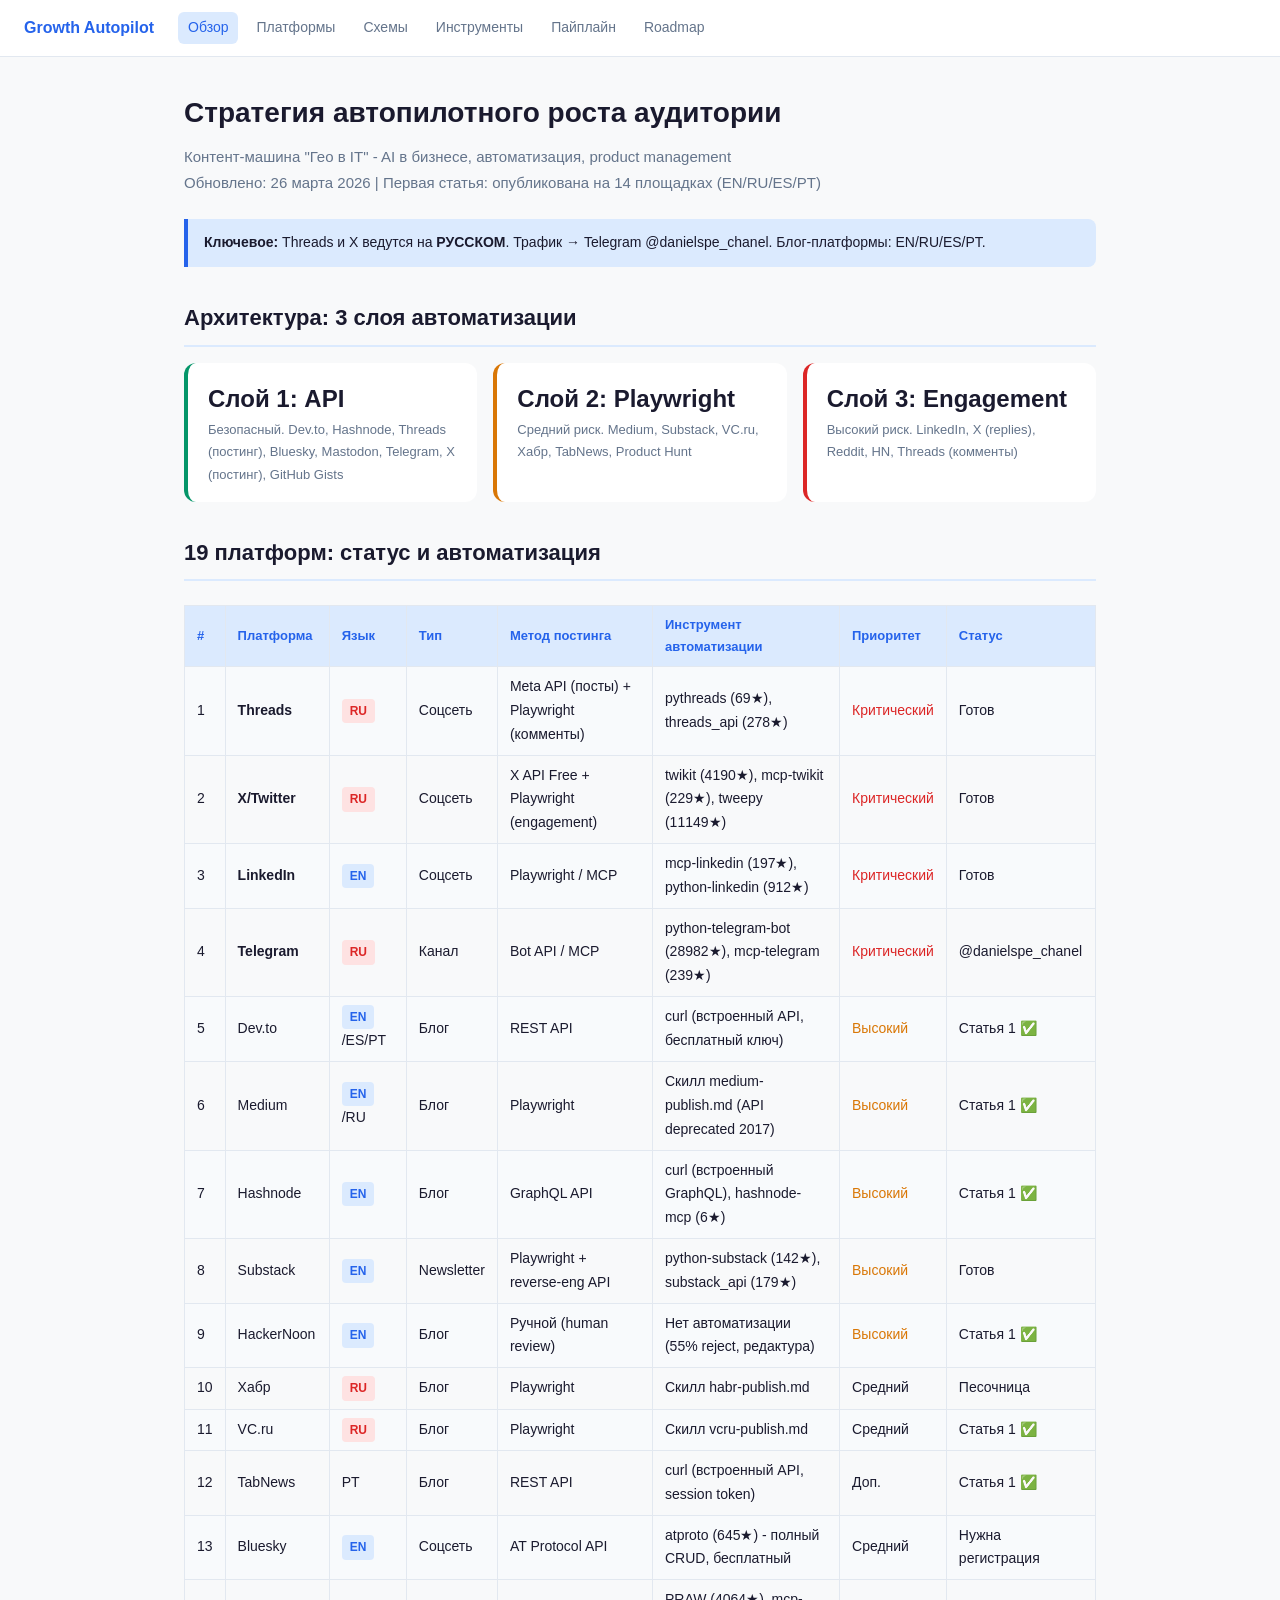
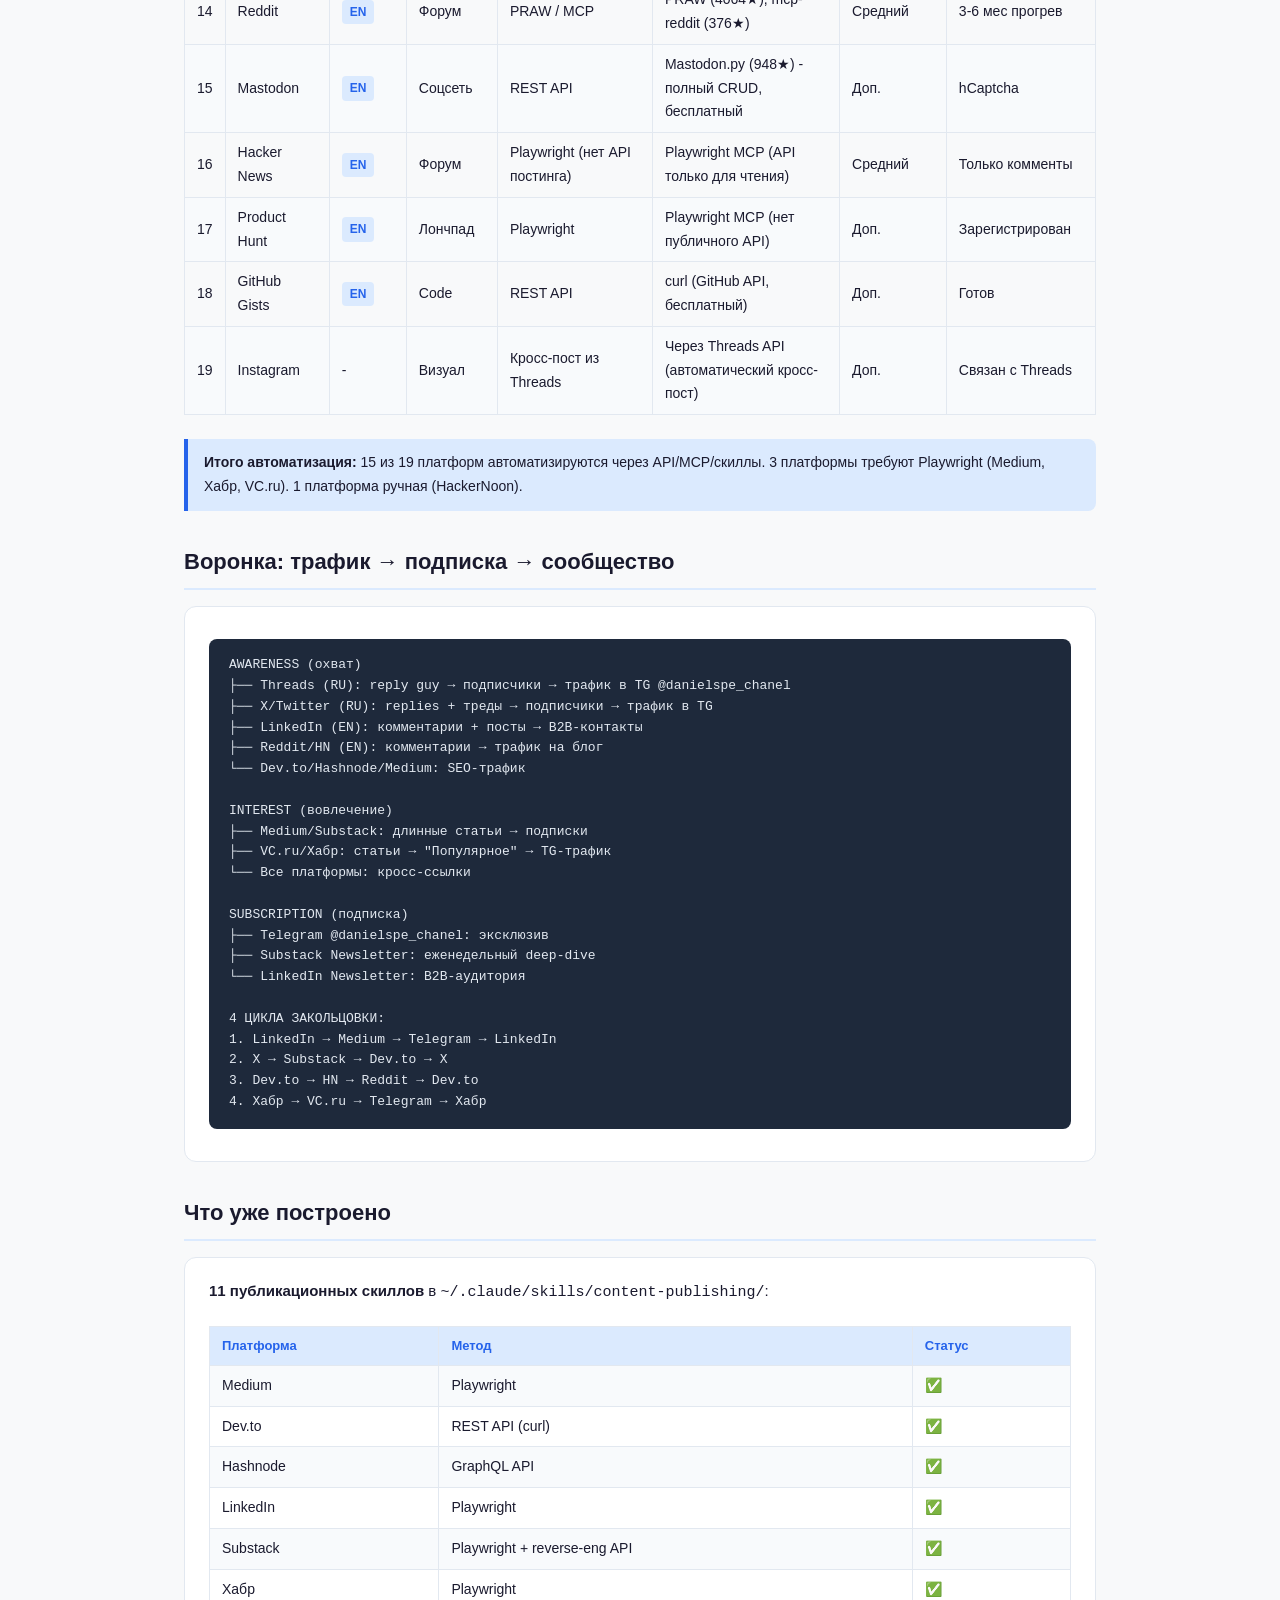
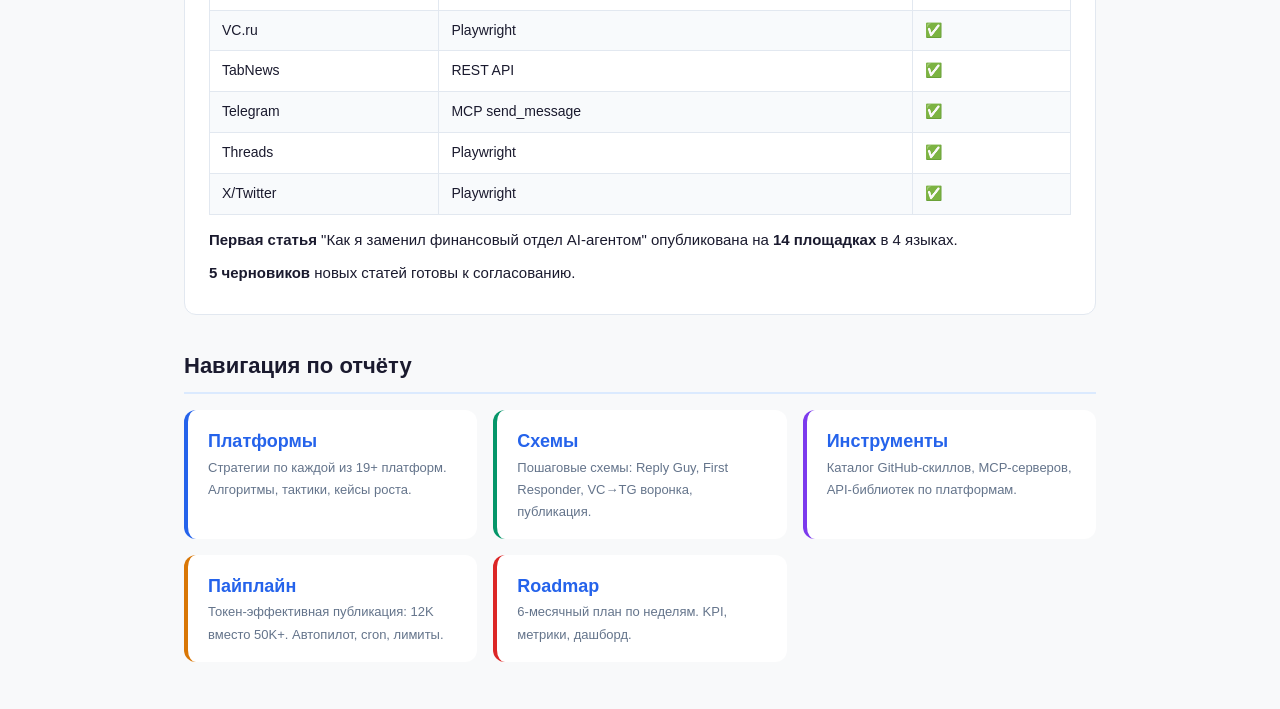
==== commit 11cc5de6: "fix: 19 платформ с полным маппингом инструментов, правильные языки - Заголовок и таблица: ровно 19 п" ====
--- a/index.html
+++ b/index.html
@@ -35,28 +35,34 @@
   </div>
 </div>
 
-<h2>19+ платформ: статус</h2>
+<h2>19 платформ: статус и автоматизация</h2>
 
 <div class="overflow-x">
 <table>
-<tr><th>#</th><th>Платформа</th><th>Язык</th><th>Тип</th><th>Метод</th><th>Приоритет</th><th>Статус</th></tr>
-<tr><td>1</td><td><strong>Threads</strong></td><td><span class="lang-ru">RU</span></td><td>Соцсеть</td><td>API (постинг) + Playwright (комменты)</td><td style="color:var(--red)">Критический</td><td>Готов</td></tr>
-<tr><td>2</td><td><strong>X/Twitter</strong></td><td><span class="lang-ru">RU</span></td><td>Соцсеть</td><td>API (постинг) + Playwright (engagement)</td><td style="color:var(--red)">Критический</td><td>Готов</td></tr>
-<tr><td>3</td><td><strong>LinkedIn</strong></td><td><span class="lang-en">EN</span></td><td>Соцсеть</td><td>Playwright</td><td style="color:var(--red)">Критический</td><td>Готов</td></tr>
-<tr><td>4</td><td><strong>Telegram</strong></td><td><span class="lang-ru">RU</span></td><td>Канал</td><td>Bot API / MCP</td><td style="color:var(--red)">Критический</td><td>@danielspe_chanel</td></tr>
-<tr><td>5</td><td>Dev.to</td><td><span class="lang-en">EN</span>/ES/PT</td><td>Блог</td><td>REST API</td><td style="color:var(--orange)">Высокий</td><td>Статья 1 ✅</td></tr>
-<tr><td>6</td><td>Medium</td><td><span class="lang-en">EN</span>/RU</td><td>Блог</td><td>Playwright</td><td style="color:var(--orange)">Высокий</td><td>Статья 1 ✅</td></tr>
-<tr><td>7</td><td>Hashnode</td><td><span class="lang-en">EN</span></td><td>Блог</td><td>GraphQL API</td><td style="color:var(--orange)">Высокий</td><td>Статья 1 ✅</td></tr>
-<tr><td>8</td><td>Substack</td><td><span class="lang-en">EN</span></td><td>Newsletter</td><td>Playwright + API</td><td style="color:var(--orange)">Высокий</td><td>Готов</td></tr>
-<tr><td>9</td><td>Хабр</td><td><span class="lang-ru">RU</span></td><td>Блог</td><td>Playwright</td><td>Средний</td><td>Песочница</td></tr>
-<tr><td>10</td><td>VC.ru</td><td><span class="lang-ru">RU</span></td><td>Блог</td><td>Playwright</td><td>Средний</td><td>Статья 1 ✅</td></tr>
-<tr><td>11</td><td>TabNews</td><td>PT</td><td>Блог</td><td>REST API</td><td>Доп.</td><td>Статья 1 ✅</td></tr>
-<tr><td>12</td><td>Bluesky</td><td><span class="lang-en">EN</span></td><td>Соцсеть</td><td>AT Protocol API</td><td>Средний</td><td>Нужна регистрация</td></tr>
-<tr><td>13</td><td>Reddit</td><td><span class="lang-en">EN</span></td><td>Форум</td><td>PRAW / Playwright</td><td>Средний</td><td>3-6 мес прогрев</td></tr>
-<tr><td>14</td><td>Mastodon</td><td><span class="lang-en">EN</span></td><td>Соцсеть</td><td>REST API</td><td>Доп.</td><td>hCaptcha</td></tr>
-<tr><td>15</td><td>Hacker News</td><td><span class="lang-en">EN</span></td><td>Форум</td><td>Playwright</td><td>Средний</td><td>Только комменты</td></tr>
+<tr><th>#</th><th>Платформа</th><th>Язык</th><th>Тип</th><th>Метод постинга</th><th>Инструмент автоматизации</th><th>Приоритет</th><th>Статус</th></tr>
+<tr><td>1</td><td><strong>Threads</strong></td><td><span class="lang-ru">RU</span></td><td>Соцсеть</td><td>Meta API (посты) + Playwright (комменты)</td><td>pythreads (69★), threads_api (278★)</td><td style="color:var(--red)">Критический</td><td>Готов</td></tr>
+<tr><td>2</td><td><strong>X/Twitter</strong></td><td><span class="lang-ru">RU</span></td><td>Соцсеть</td><td>X API Free + Playwright (engagement)</td><td>twikit (4190★), mcp-twikit (229★), tweepy (11149★)</td><td style="color:var(--red)">Критический</td><td>Готов</td></tr>
+<tr><td>3</td><td><strong>LinkedIn</strong></td><td><span class="lang-en">EN</span></td><td>Соцсеть</td><td>Playwright / MCP</td><td>mcp-linkedin (197★), python-linkedin (912★)</td><td style="color:var(--red)">Критический</td><td>Готов</td></tr>
+<tr><td>4</td><td><strong>Telegram</strong></td><td><span class="lang-ru">RU</span></td><td>Канал</td><td>Bot API / MCP</td><td>python-telegram-bot (28982★), mcp-telegram (239★)</td><td style="color:var(--red)">Критический</td><td>@danielspe_chanel</td></tr>
+<tr><td>5</td><td>Dev.to</td><td><span class="lang-en">EN</span>/ES/PT</td><td>Блог</td><td>REST API</td><td>curl (встроенный API, бесплатный ключ)</td><td style="color:var(--orange)">Высокий</td><td>Статья 1 ✅</td></tr>
+<tr><td>6</td><td>Medium</td><td><span class="lang-en">EN</span>/RU</td><td>Блог</td><td>Playwright</td><td>Скилл medium-publish.md (API deprecated 2017)</td><td style="color:var(--orange)">Высокий</td><td>Статья 1 ✅</td></tr>
+<tr><td>7</td><td>Hashnode</td><td><span class="lang-en">EN</span></td><td>Блог</td><td>GraphQL API</td><td>curl (встроенный GraphQL), hashnode-mcp (6★)</td><td style="color:var(--orange)">Высокий</td><td>Статья 1 ✅</td></tr>
+<tr><td>8</td><td>Substack</td><td><span class="lang-en">EN</span></td><td>Newsletter</td><td>Playwright + reverse-eng API</td><td>python-substack (142★), substack_api (179★)</td><td style="color:var(--orange)">Высокий</td><td>Готов</td></tr>
+<tr><td>9</td><td>HackerNoon</td><td><span class="lang-en">EN</span></td><td>Блог</td><td>Ручной (human review)</td><td>Нет автоматизации (55% reject, редактура)</td><td style="color:var(--orange)">Высокий</td><td>Статья 1 ✅</td></tr>
+<tr><td>10</td><td>Хабр</td><td><span class="lang-ru">RU</span></td><td>Блог</td><td>Playwright</td><td>Скилл habr-publish.md</td><td>Средний</td><td>Песочница</td></tr>
+<tr><td>11</td><td>VC.ru</td><td><span class="lang-ru">RU</span></td><td>Блог</td><td>Playwright</td><td>Скилл vcru-publish.md</td><td>Средний</td><td>Статья 1 ✅</td></tr>
+<tr><td>12</td><td>TabNews</td><td>PT</td><td>Блог</td><td>REST API</td><td>curl (встроенный API, session token)</td><td>Доп.</td><td>Статья 1 ✅</td></tr>
+<tr><td>13</td><td>Bluesky</td><td><span class="lang-en">EN</span></td><td>Соцсеть</td><td>AT Protocol API</td><td>atproto (645★) - полный CRUD, бесплатный</td><td>Средний</td><td>Нужна регистрация</td></tr>
+<tr><td>14</td><td>Reddit</td><td><span class="lang-en">EN</span></td><td>Форум</td><td>PRAW / MCP</td><td>PRAW (4064★), mcp-reddit (376★)</td><td>Средний</td><td>3-6 мес прогрев</td></tr>
+<tr><td>15</td><td>Mastodon</td><td><span class="lang-en">EN</span></td><td>Соцсеть</td><td>REST API</td><td>Mastodon.py (948★) - полный CRUD, бесплатный</td><td>Доп.</td><td>hCaptcha</td></tr>
+<tr><td>16</td><td>Hacker News</td><td><span class="lang-en">EN</span></td><td>Форум</td><td>Playwright (нет API постинга)</td><td>Playwright MCP (API только для чтения)</td><td>Средний</td><td>Только комменты</td></tr>
+<tr><td>17</td><td>Product Hunt</td><td><span class="lang-en">EN</span></td><td>Лончпад</td><td>Playwright</td><td>Playwright MCP (нет публичного API)</td><td>Доп.</td><td>Зарегистрирован</td></tr>
+<tr><td>18</td><td>GitHub Gists</td><td><span class="lang-en">EN</span></td><td>Code</td><td>REST API</td><td>curl (GitHub API, бесплатный)</td><td>Доп.</td><td>Готов</td></tr>
+<tr><td>19</td><td>Instagram</td><td>-</td><td>Визуал</td><td>Кросс-пост из Threads</td><td>Через Threads API (автоматический кросс-пост)</td><td>Доп.</td><td>Связан с Threads</td></tr>
 </table>
 </div>
+
+<div class="info"><strong>Итого автоматизация:</strong> 15 из 19 платформ автоматизируются через API/MCP/скиллы. 3 платформы требуют Playwright (Medium, Хабр, VC.ru). 1 платформа ручная (HackerNoon).</div>
 
 <h2>Воронка: трафик → подписка → сообщество</h2>
 
